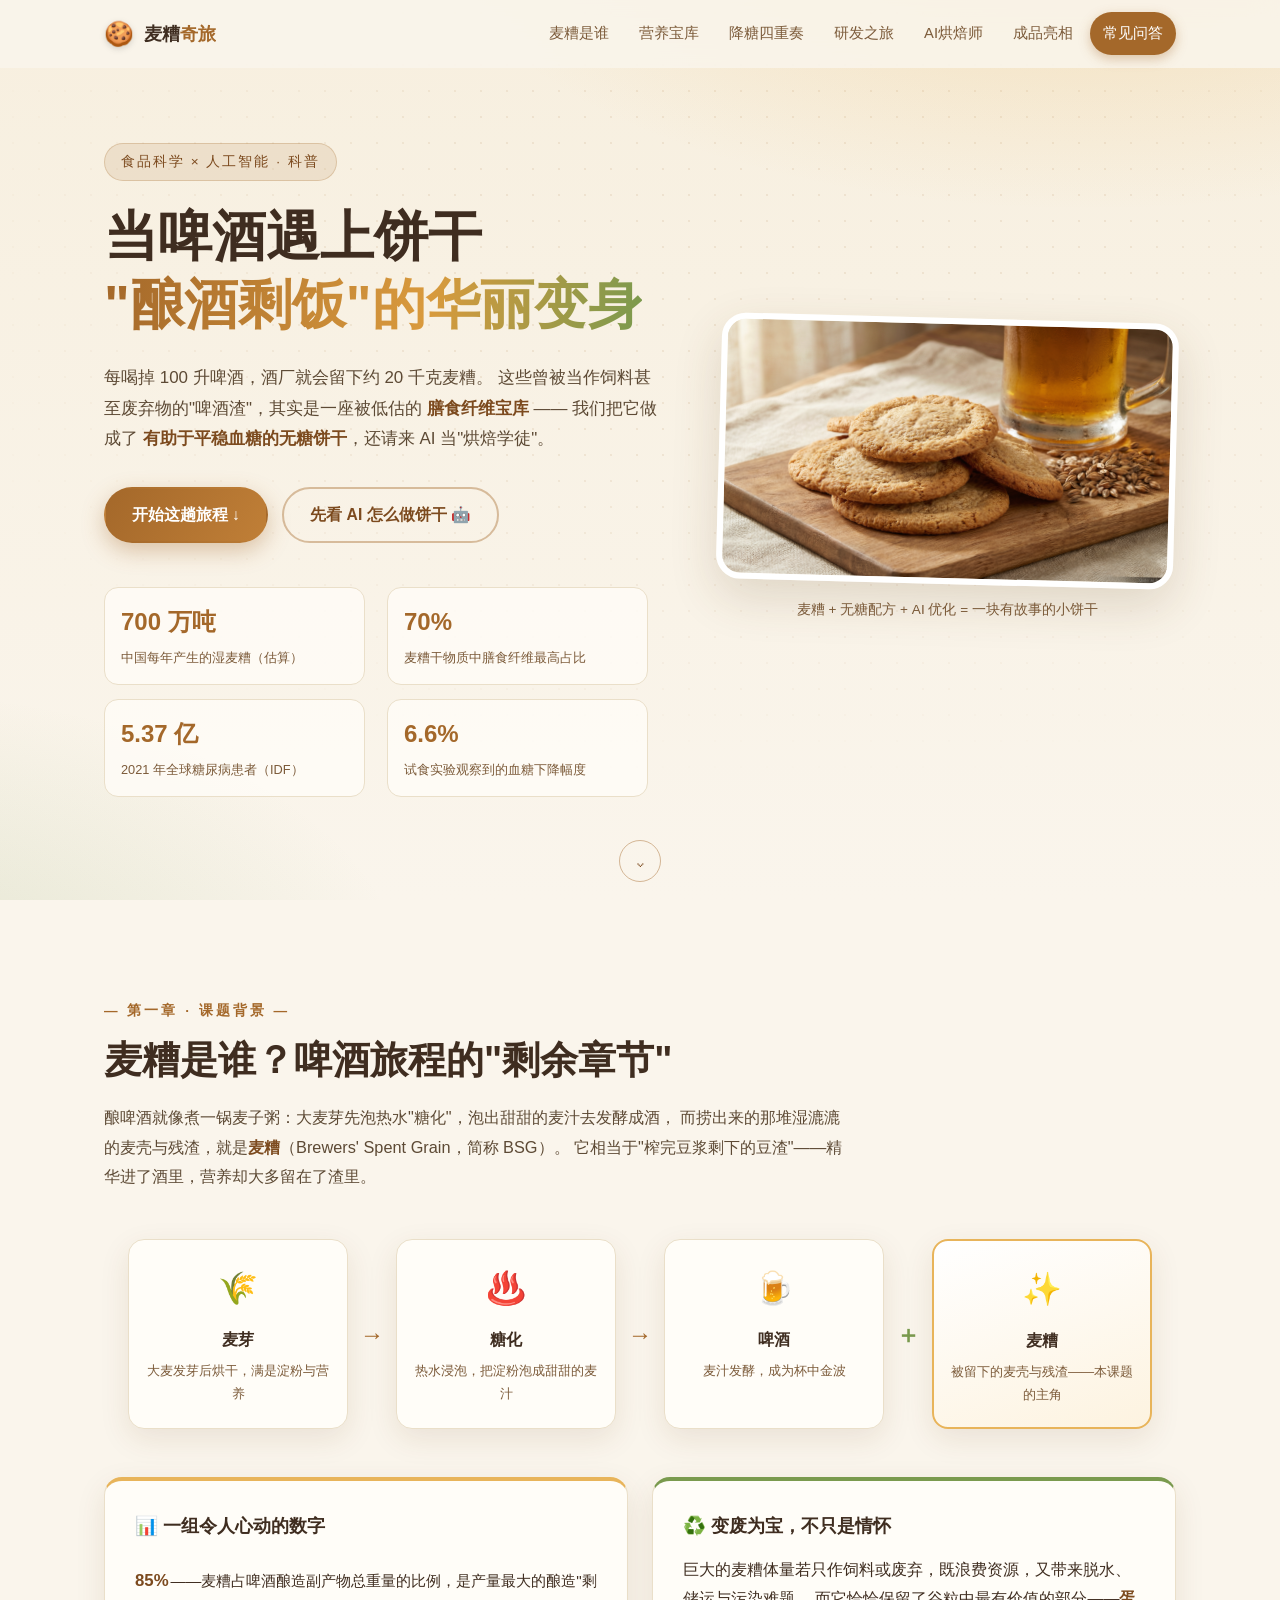
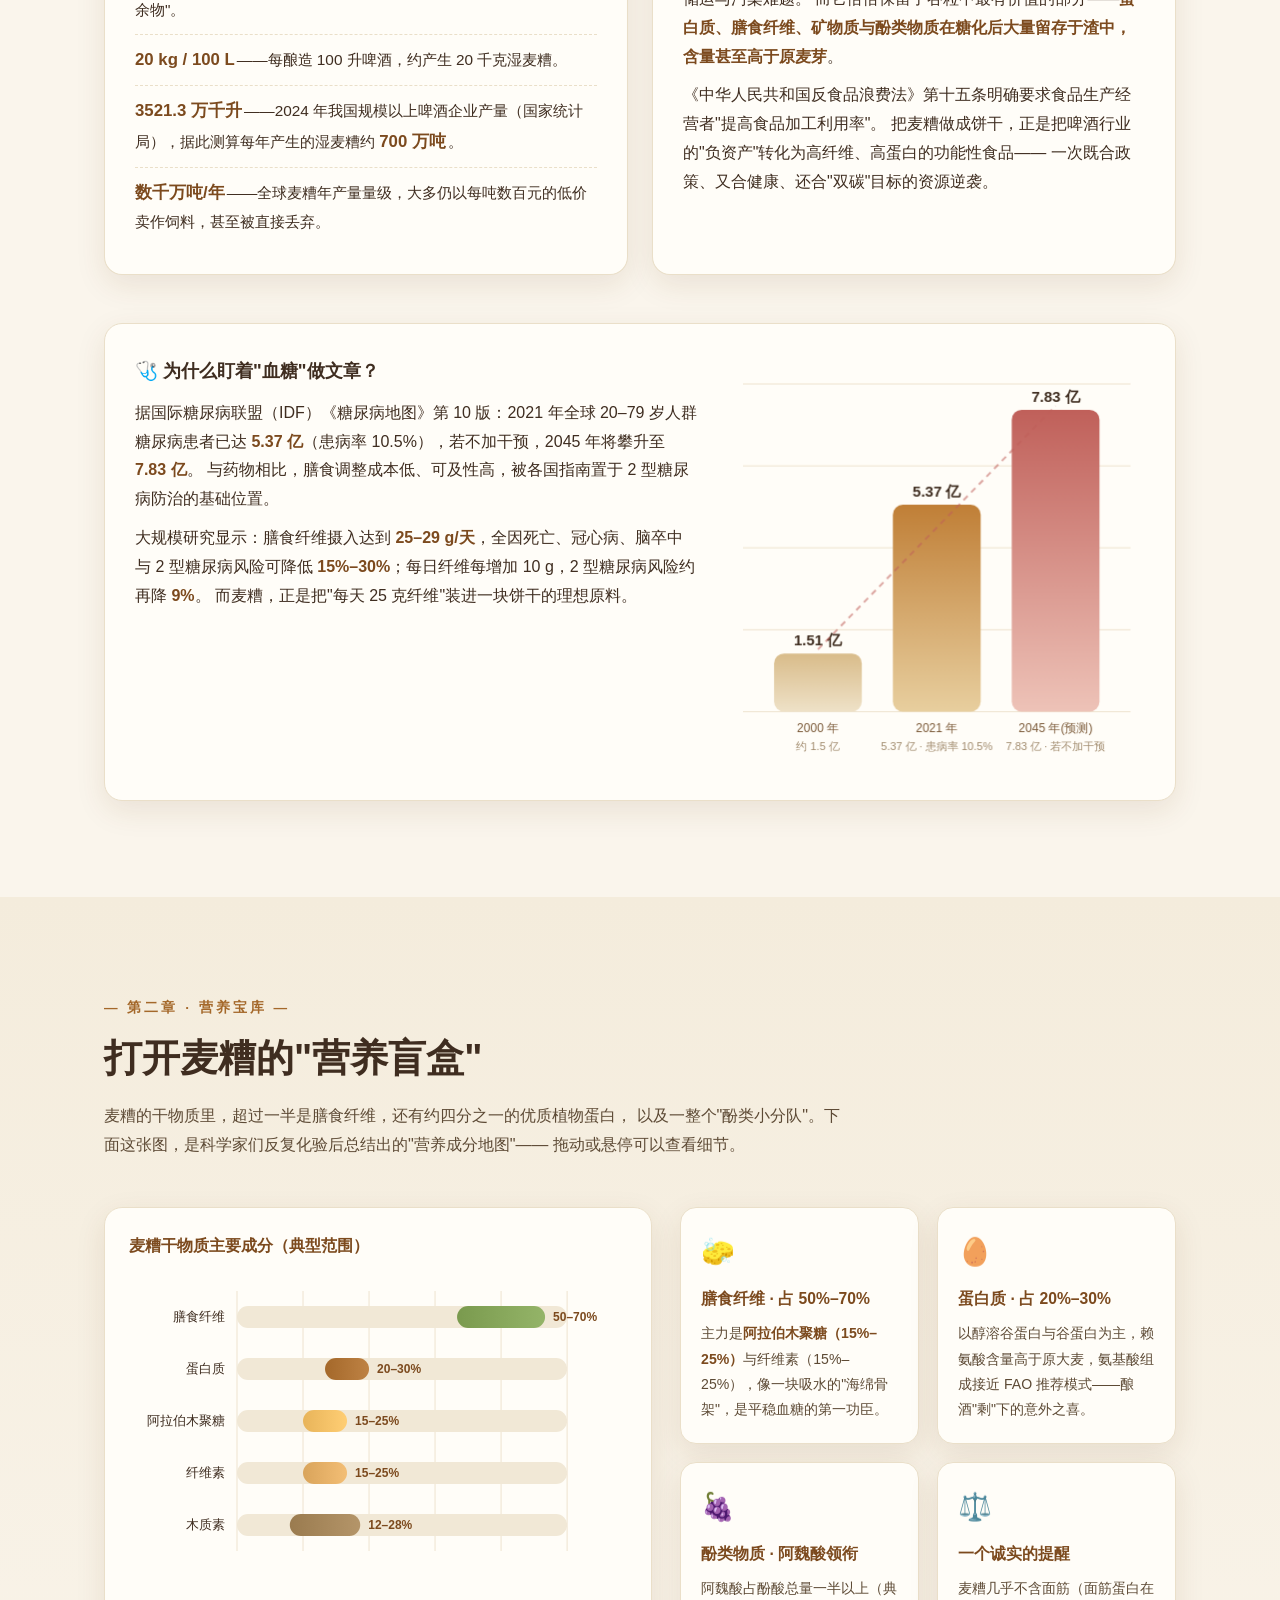
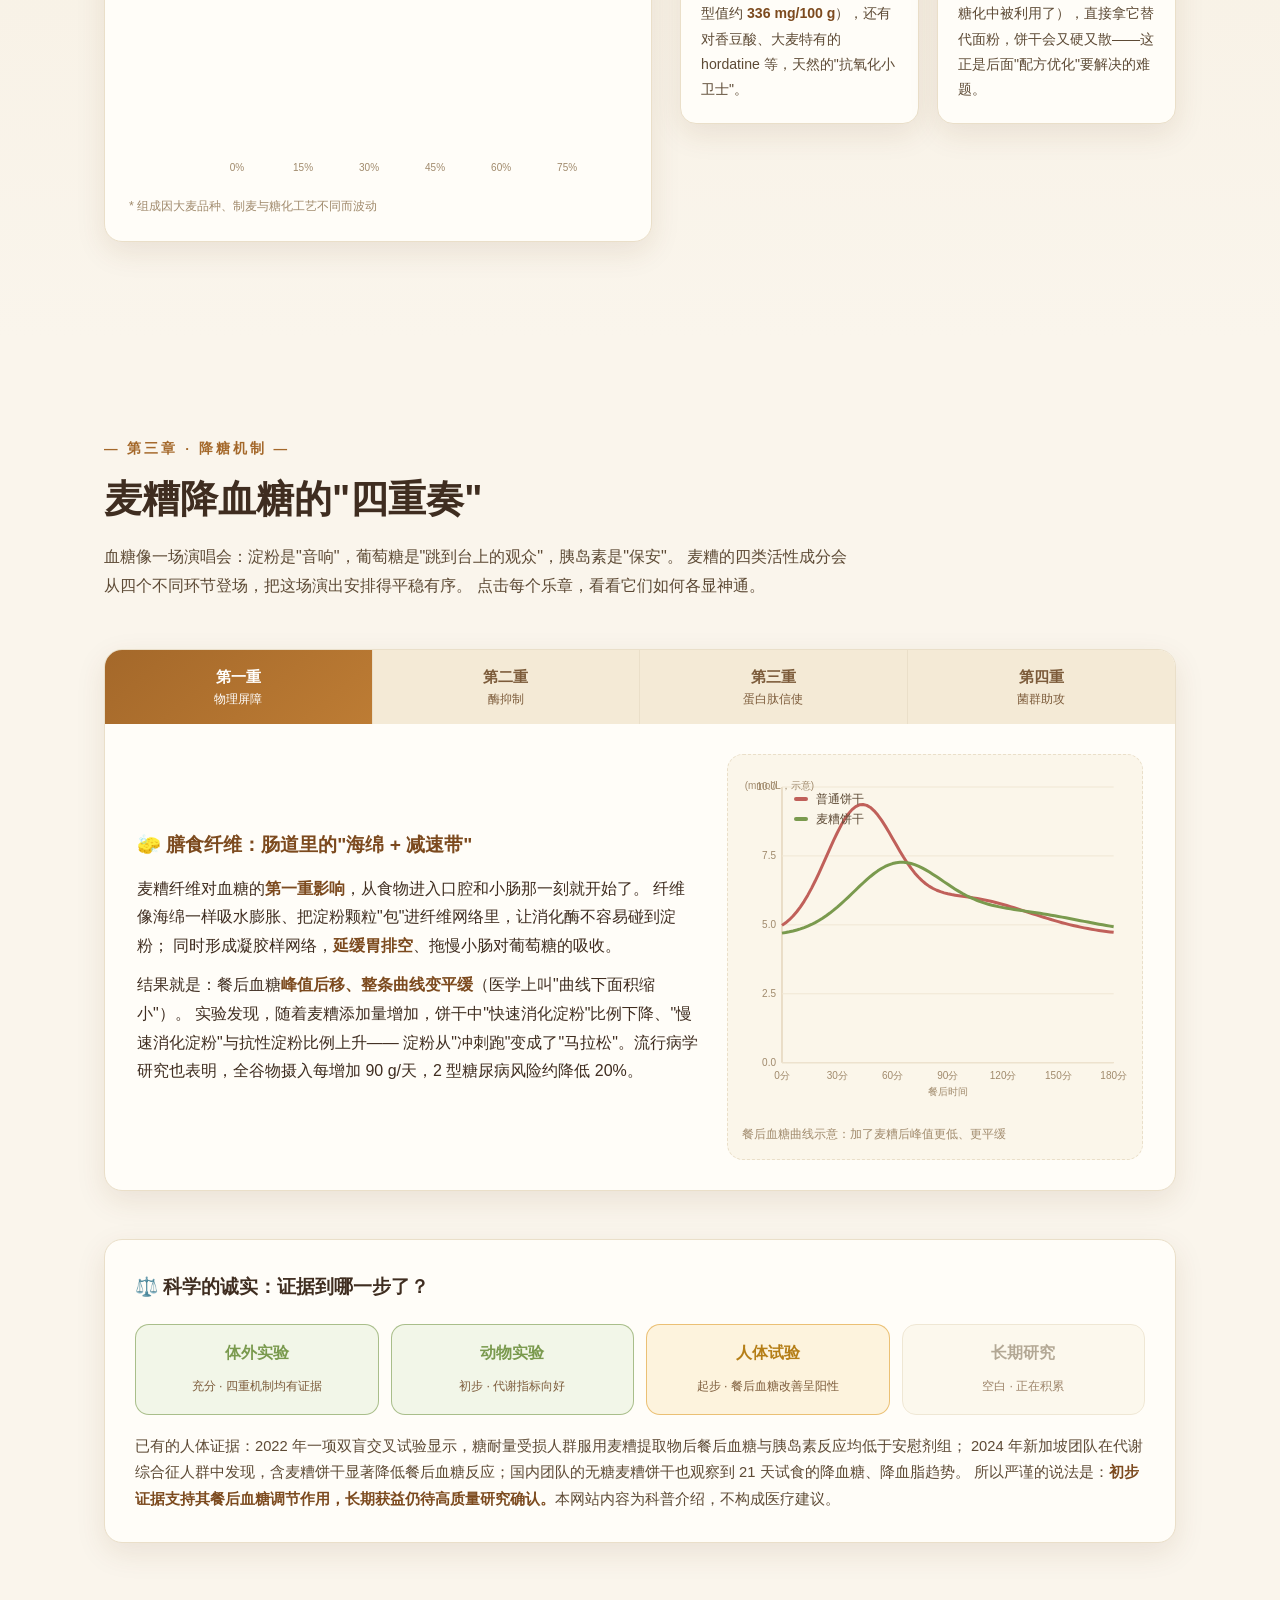
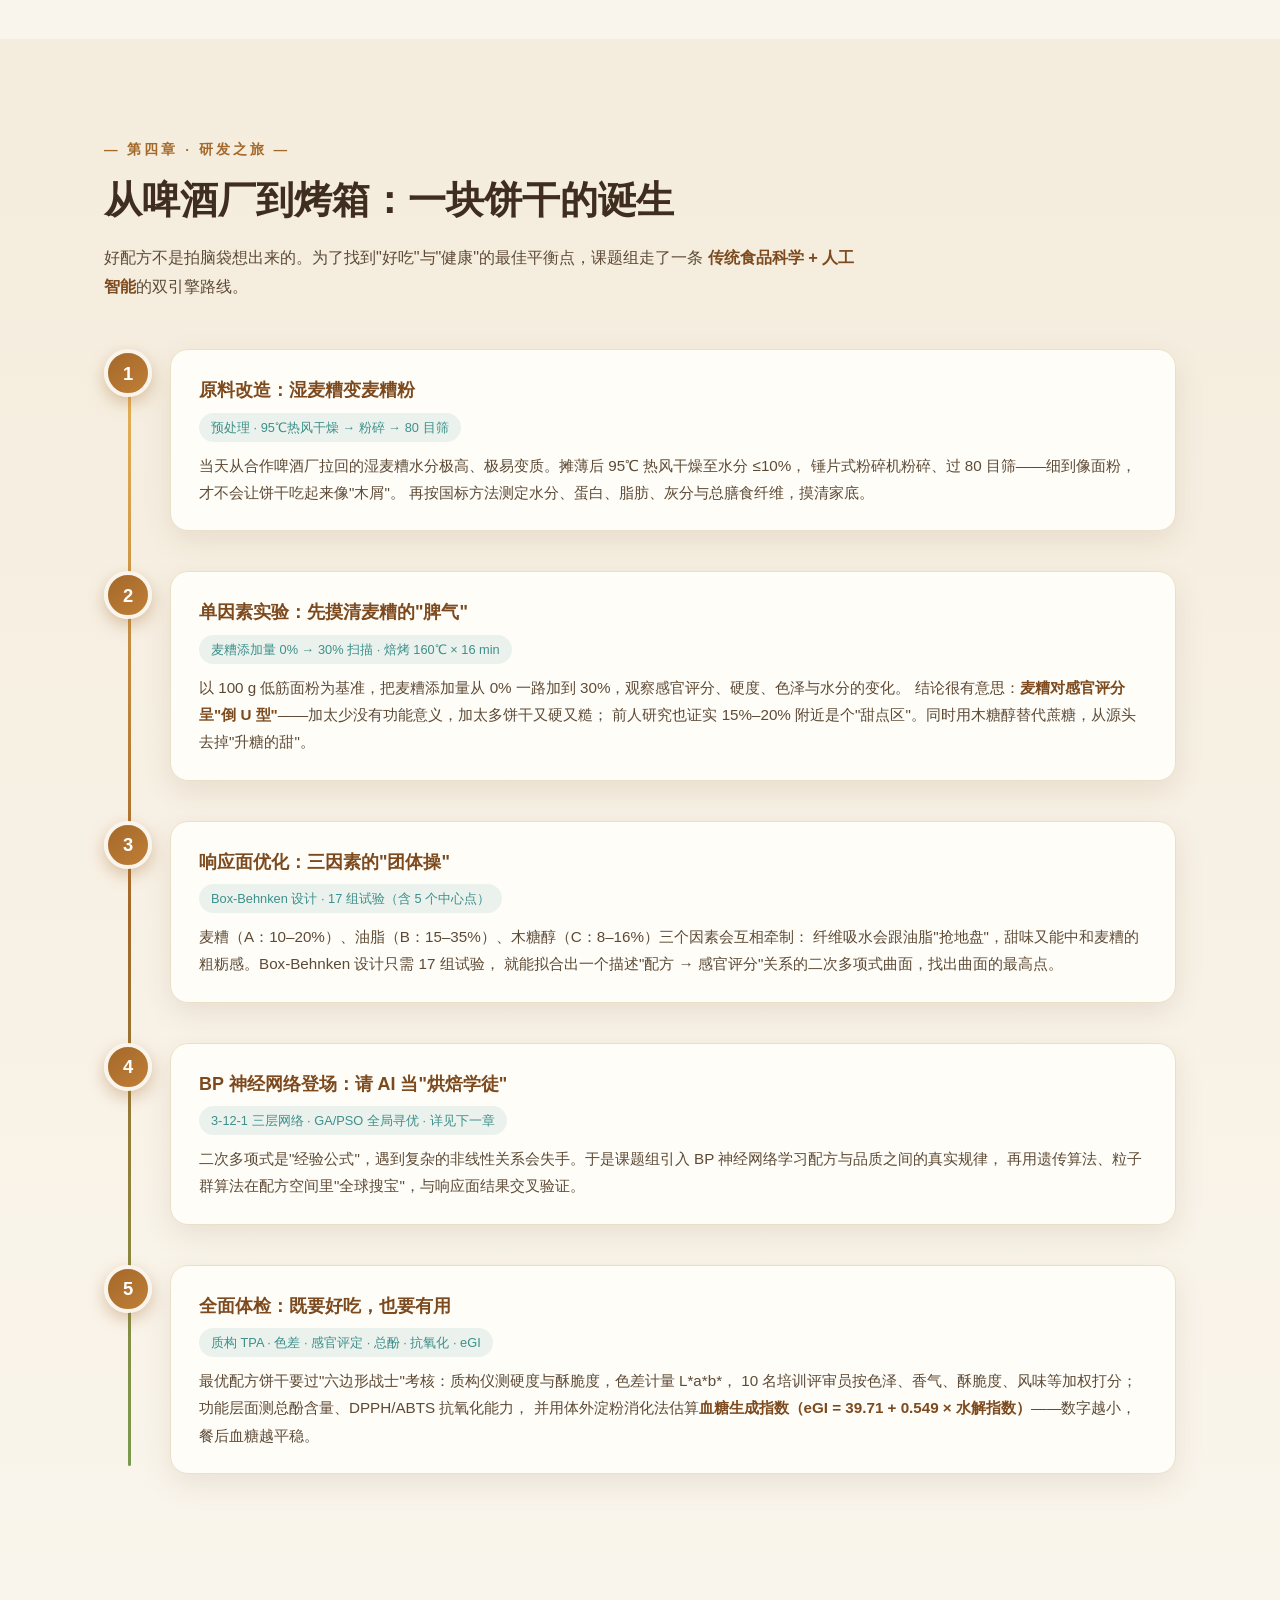
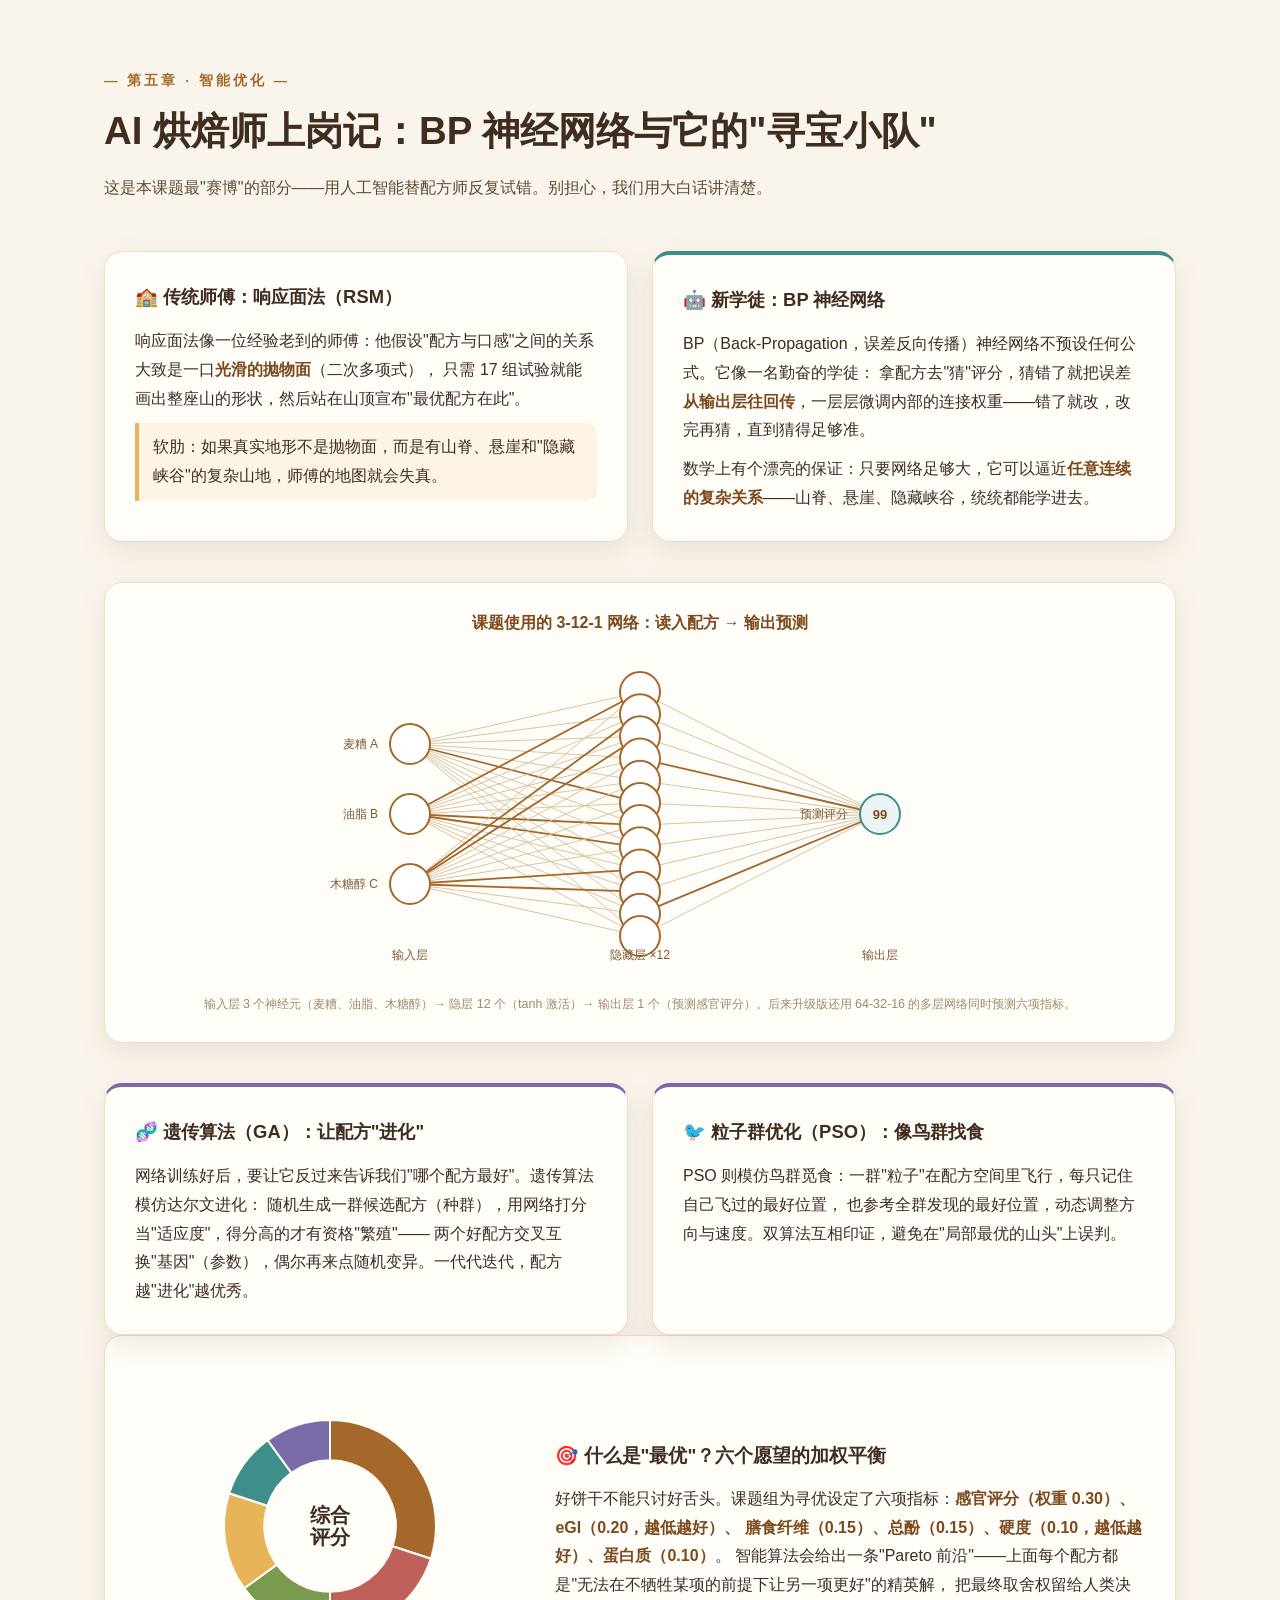
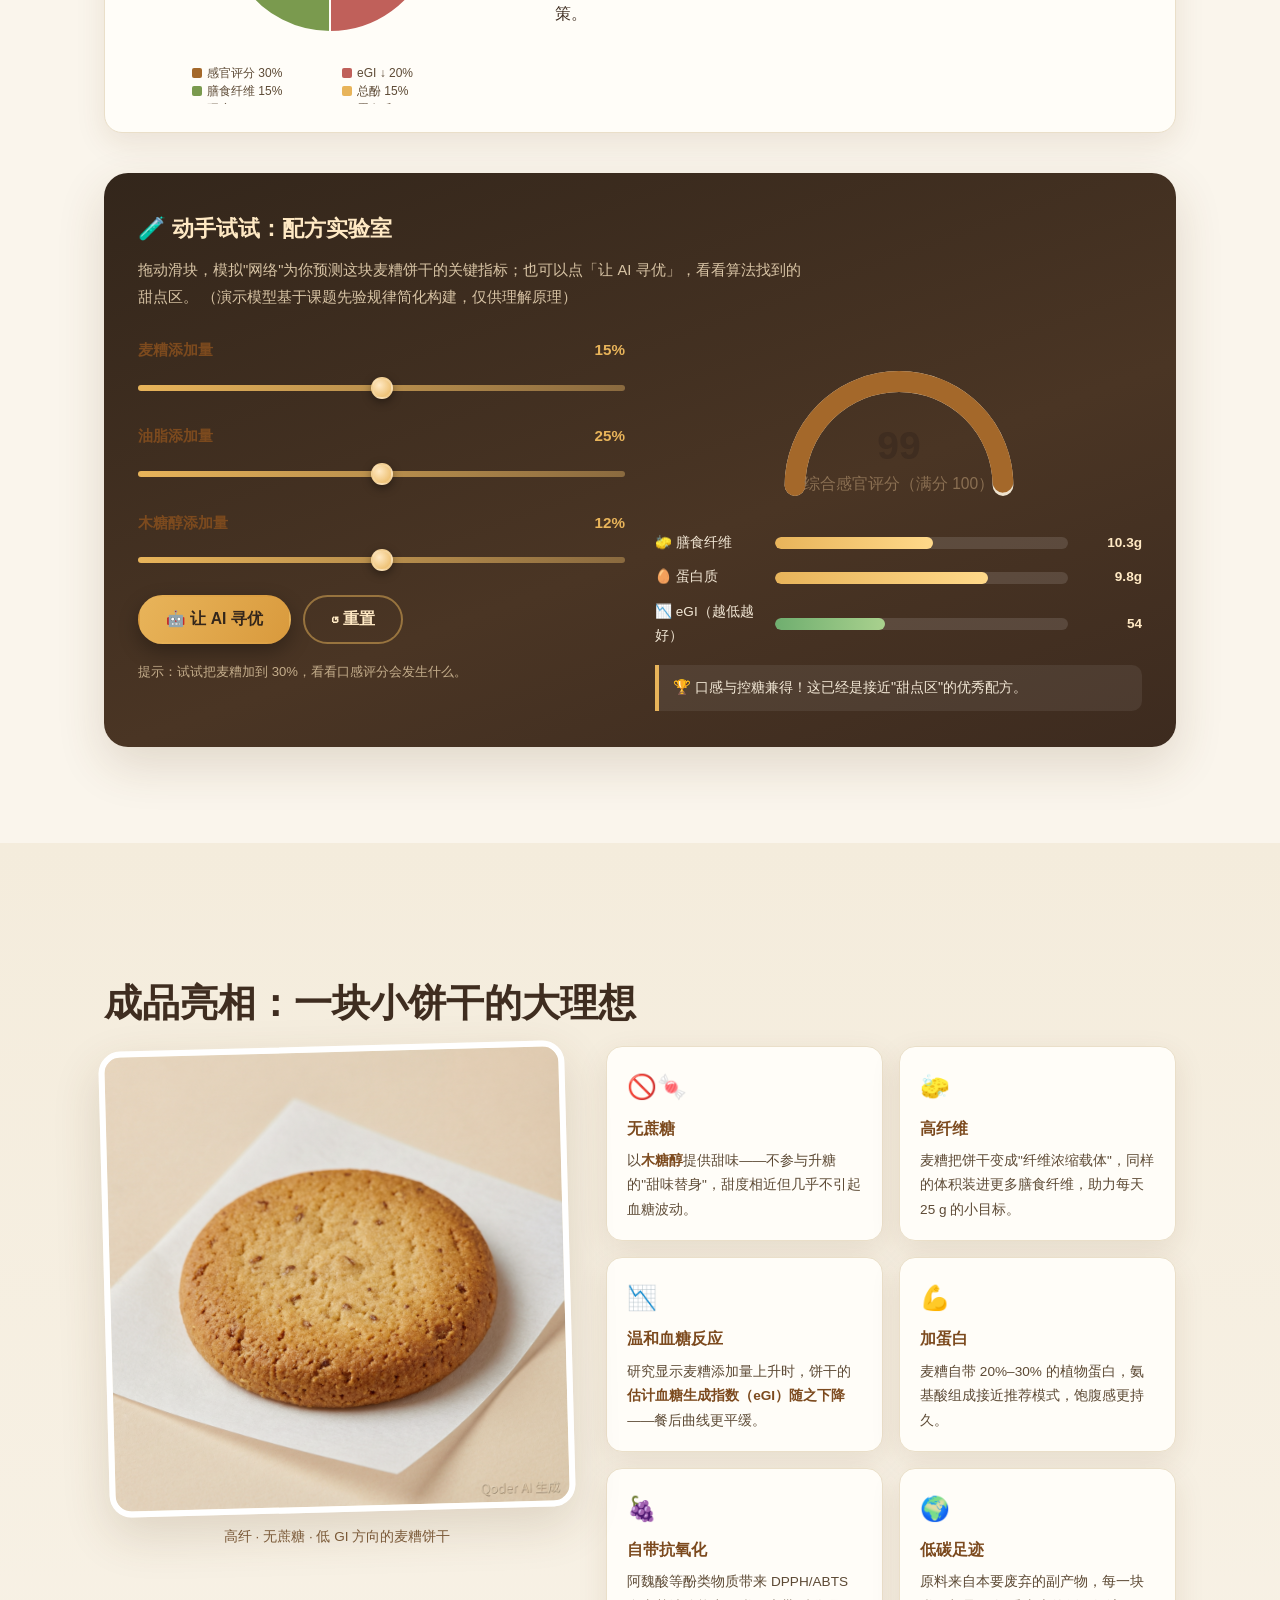
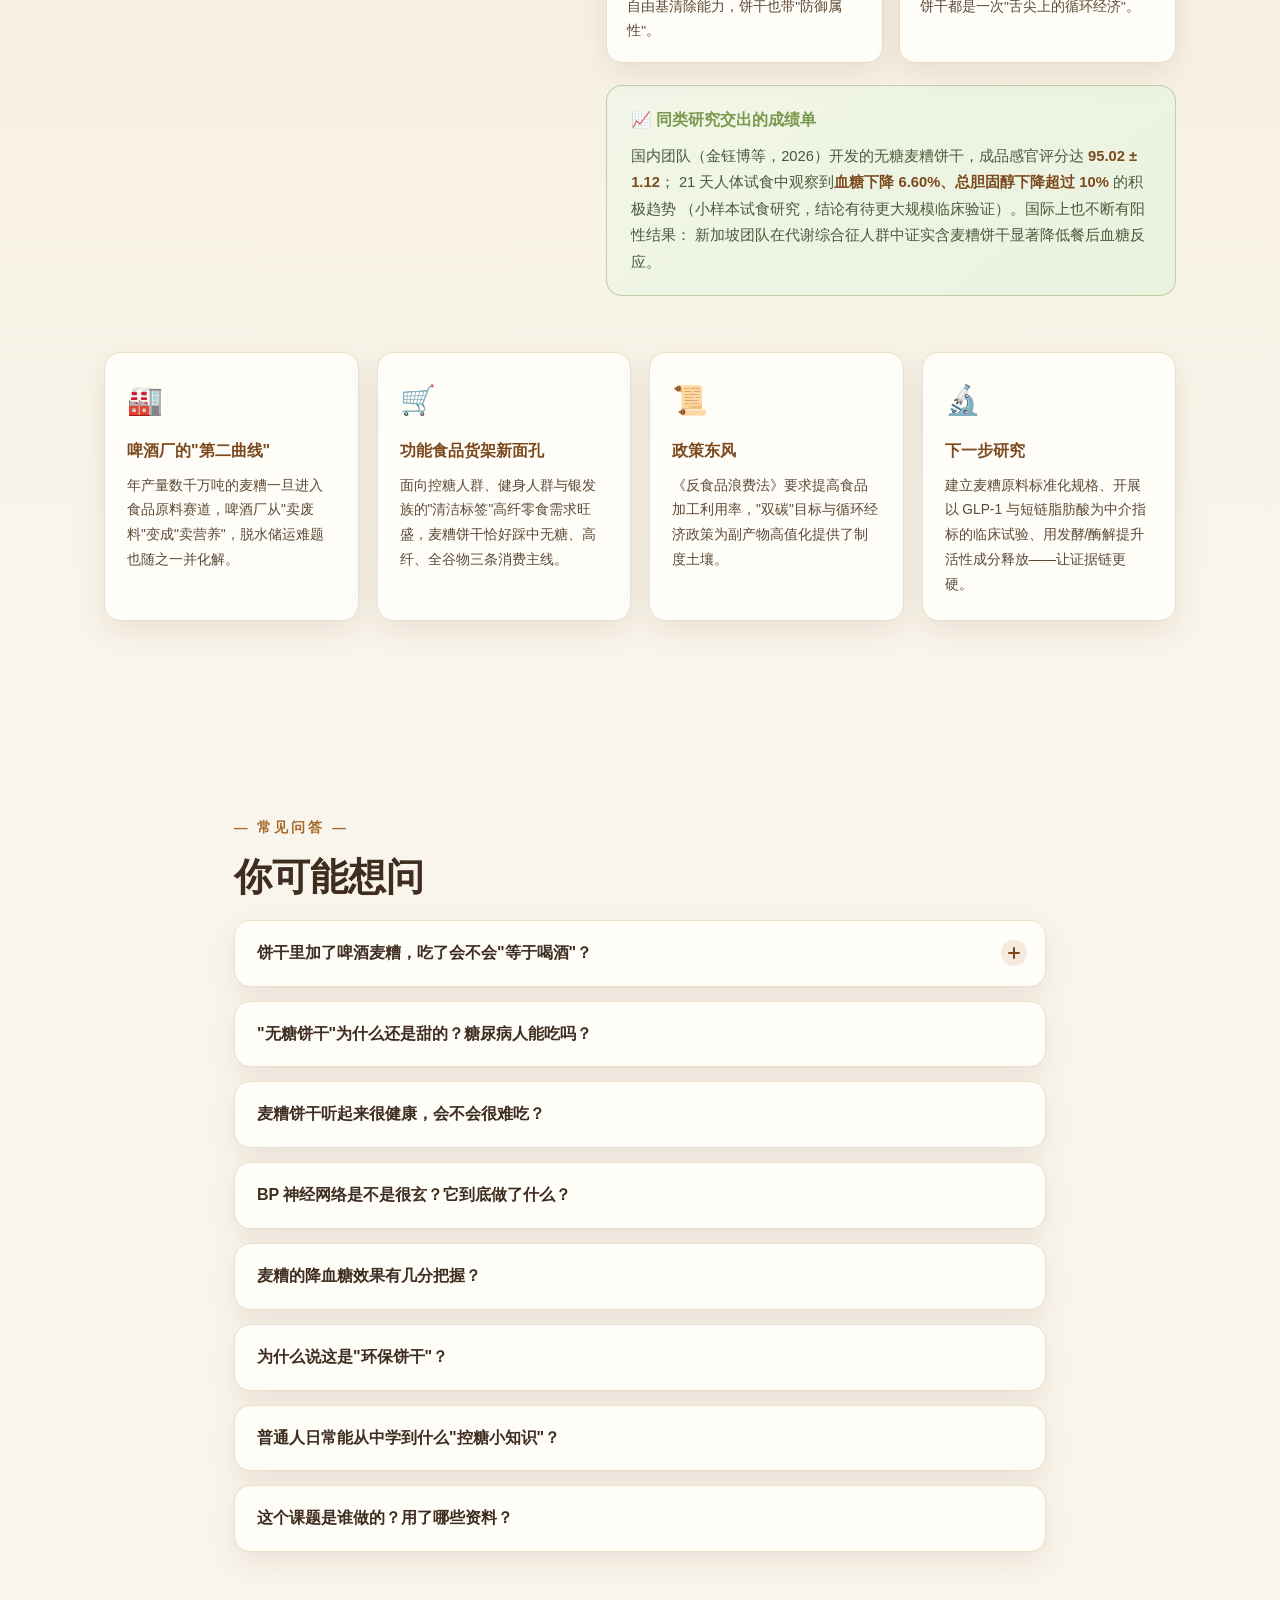
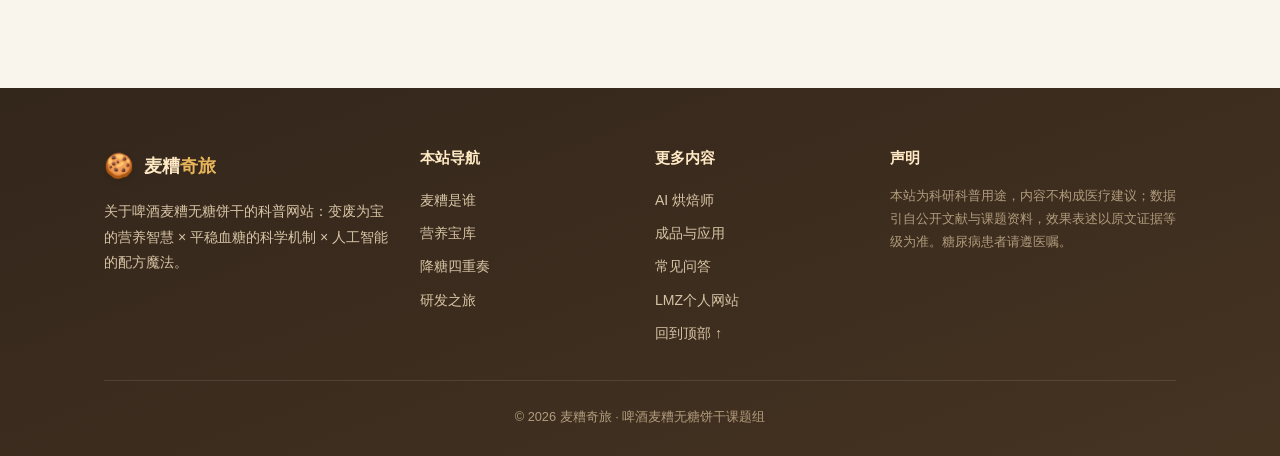
==== index.html @ 5a31febf "putup" ====
<!DOCTYPE html>
<html lang="zh-CN">
<head>
<meta charset="UTF-8">
<meta name="viewport" content="width=device-width, initial-scale=1.0, viewport-fit=cover">
<meta name="theme-color" content="#faf5ec">
<meta name="color-scheme" content="light">
<meta name="format-detection" content="telephone=no">
<title>麦糟奇旅 · 啤酒麦糟无糖饼干科普 | 变废为宝的健康密码</title>
<meta name="description" content="当啤酒遇上饼干：一部关于麦糟的科普故事。了解啤酒麦糟的营养价值、降血糖机制，以及人工智能如何帮我们烘焙出更健康的无糖饼干。">
<link rel="icon" href="data:image/svg+xml,<svg xmlns='http://www.w3.org/2000/svg' viewBox='0 0 100 100'><text y='.9em' font-size='90'>🍪</text></svg>">
<link rel="stylesheet" href="css/style.css">
</head>
<body>

<!-- ================= 顶部导航 ================= -->
<header class="navbar" id="navbar">
  <div class="nav-inner">
    <a class="brand" href="#hero">
      <span class="brand-icon" aria-hidden="true">🍪</span>
      <span class="brand-text">麦糟<em>奇旅</em></span>
    </a>
    <nav class="nav-links" id="navLinks" aria-label="主导航">
      <a href="#background" data-nav="background">麦糟是谁</a>
      <a href="#nutrition" data-nav="nutrition">营养宝库</a>
      <a href="#mechanism" data-nav="mechanism">降糖四重奏</a>
      <a href="#journey" data-nav="journey">研发之旅</a>
      <a href="#ai" data-nav="ai">AI烘焙师</a>
      <a href="#product" data-nav="product">成品亮相</a>
      <a href="#faq" data-nav="faq">常见问答</a>
    </nav>
    <button class="nav-toggle" id="navToggle" aria-label="打开菜单" aria-expanded="false">
      <span></span><span></span><span></span>
    </button>
  </div>
</header>

<!-- ================= 首屏 ================= -->
<section class="hero" id="hero">
  <div class="hero-bg" aria-hidden="true"></div>
  <div class="hero-inner">
    <div class="hero-copy">
      <p class="hero-eyebrow">食品科学 × 人工智能 · 科普</p>
      <h1 class="hero-title">
        当啤酒遇上饼干<br>
        <span class="hero-accent">"酿酒剩饭"的华丽变身</span>
      </h1>
      <p class="hero-sub">
        每喝掉 100 升啤酒，酒厂就会留下约 20 千克麦糟。
        这些曾被当作饲料甚至废弃物的"啤酒渣"，其实是一座被低估的
        <strong>膳食纤维宝库</strong> —— 我们把它做成了
        <strong>有助于平稳血糖的无糖饼干</strong>，还请来 AI 当"烘焙学徒"。
      </p>
      <div class="hero-actions">
        <a class="btn btn-primary" href="#background">开始这趟旅程 ↓</a>
        <a class="btn btn-ghost" href="#ai">先看 AI 怎么做饼干 🤖</a>
      </div>
      <ul class="hero-stats">
        <li><b data-count="700" data-suffix=" 万吨">0</b><span>中国每年产生的湿麦糟（估算）</span></li>
        <li><b data-count="70" data-suffix="%">0</b><span>麦糟干物质中膳食纤维最高占比</span></li>
        <li><b data-count="5.37" data-decimal="2" data-suffix=" 亿">0</b><span>2021 年全球糖尿病患者（IDF）</span></li>
        <li><b data-count="6.6" data-decimal="1" data-suffix="%">0</b><span>试食实验观察到的血糖下降幅度</span></li>
      </ul>
    </div>
    <figure class="hero-figure" data-reveal>
      <img src="assets/images/hero-biscuit.png" alt="木板上金黄的麦糟无糖饼干、啤酒与麦芽" loading="eager">
      <figcaption>麦糟 + 无糖配方 + AI 优化 = 一块有故事的小饼干</figcaption>
    </figure>
  </div>
  <a class="scroll-hint" href="#background" aria-label="向下滚动">⌄</a>
</section>

<main>
<!-- ================= 第一章：麦糟是谁 ================= -->
<section class="section" id="background">
  <div class="container">
    <p class="section-tag" data-reveal>第一章 · 课题背景</p>
    <h2 class="section-title" data-reveal>麦糟是谁？啤酒旅程的"剩余章节"</h2>
    <p class="section-lead" data-reveal>
      酿啤酒就像煮一锅麦子粥：大麦芽先泡热水"糖化"，泡出甜甜的麦汁去发酵成酒，
      而捞出来的那堆湿漉漉的麦壳与残渣，就是<b>麦糟</b>（Brewers' Spent Grain，简称 BSG）。
      它相当于"榨完豆浆剩下的豆渣"——精华进了酒里，营养却大多留在了渣里。
    </p>

    <!-- 啤酒酿造流程 -->
    <div class="brew-flow" data-reveal>
      <div class="flow-step">
        <span class="flow-emoji">🌾</span>
        <h4>麦芽</h4>
        <p>大麦发芽后烘干，满是淀粉与营养</p>
      </div>
      <div class="flow-arrow">→</div>
      <div class="flow-step">
        <span class="flow-emoji">♨️</span>
        <h4>糖化</h4>
        <p>热水浸泡，把淀粉泡成甜甜的麦汁</p>
      </div>
      <div class="flow-arrow">→</div>
      <div class="flow-step flow-step-yes">
        <span class="flow-emoji">🍺</span>
        <h4>啤酒</h4>
        <p>麦汁发酵，成为杯中金波</p>
      </div>
      <div class="flow-arrow flow-arrow-split">＋</div>
      <div class="flow-step flow-step-star">
        <span class="flow-emoji">✨</span>
        <h4>麦糟</h4>
        <p>被留下的麦壳与残渣——本课题的主角</p>
      </div>
    </div>

    <div class="grid-2">
      <!-- 数据卡片 -->
      <div class="card card-warm" data-reveal>
        <h3 class="card-title">📊 一组令人心动的数字</h3>
        <ul class="fact-list">
          <li><b>85%</b>——麦糟占啤酒酿造副产物总重量的比例，是产量最大的酿造"剩余物"。</li>
          <li><b>20 kg / 100 L</b>——每酿造 100 升啤酒，约产生 20 千克湿麦糟。</li>
          <li><b>3521.3 万千升</b>——2024 年我国规模以上啤酒企业产量（国家统计局），据此测算每年产生的湿麦糟约 <b>700 万吨</b>。</li>
          <li><b>数千万吨/年</b>——全球麦糟年产量量级，大多仍以每吨数百元的低价卖作饲料，甚至被直接丢弃。</li>
        </ul>
      </div>
      <!-- 变废为宝 -->
      <div class="card card-green" data-reveal>
        <h3 class="card-title">♻️ 变废为宝，不只是情怀</h3>
        <p>
          巨大的麦糟体量若只作饲料或废弃，既浪费资源，又带来脱水、储运与污染难题。
          而它恰恰保留了谷粒中最有价值的部分——<b>蛋白质、膳食纤维、矿物质与酚类物质在糖化后大量留存于渣中，含量甚至高于原麦芽</b>。
        </p>
        <p>
          《中华人民共和国反食品浪费法》第十五条明确要求食品生产经营者"提高食品加工利用率"。
          把麦糟做成饼干，正是把啤酒行业的"负资产"转化为高纤维、高蛋白的功能性食品——
          一次既合政策、又合健康、还合"双碳"目标的资源逆袭。
        </p>
      </div>
    </div>

    <!-- 糖尿病背景 -->
    <div class="split-band" data-reveal>
      <div class="split-band-text">
        <h3>🩺 为什么盯着"血糖"做文章？</h3>
        <p>
          据国际糖尿病联盟（IDF）《糖尿病地图》第 10 版：2021 年全球 20–79 岁人群糖尿病患者已达
          <b>5.37 亿</b>（患病率 10.5%），若不加干预，2045 年将攀升至 <b>7.83 亿</b>。
          与药物相比，膳食调整成本低、可及性高，被各国指南置于 2 型糖尿病防治的基础位置。
        </p>
        <p>
          大规模研究显示：膳食纤维摄入达到 <b>25–29 g/天</b>，全因死亡、冠心病、脑卒中与 2 型糖尿病风险可降低
          <b>15%–30%</b>；每日纤维每增加 10 g，2 型糖尿病风险约再降 <b>9%</b>。
          而麦糟，正是把"每天 25 克纤维"装进一块饼干的理想原料。
        </p>
      </div>
      <div class="split-band-chart">
        <canvas id="diabetesChart" aria-label="全球糖尿病患者人数增长趋势图" role="img"></canvas>
      </div>
    </div>
  </div>
</section>

<!-- ================= 第二章：营养宝库 ================= -->
<section class="section section-alt" id="nutrition">
  <div class="container">
    <p class="section-tag" data-reveal>第二章 · 营养宝库</p>
    <h2 class="section-title" data-reveal>打开麦糟的"营养盲盒"</h2>
    <p class="section-lead" data-reveal>
      麦糟的干物质里，超过一半是膳食纤维，还有约四分之一的优质植物蛋白，
      以及一整个"酚类小分队"。下面这张图，是科学家们反复化验后总结出的"营养成分地图"——
      拖动或悬停可以查看细节。
    </p>

    <div class="nutrition-layout">
      <div class="chart-box" data-reveal>
        <h4 class="chart-title">麦糟干物质主要成分（典型范围）</h4>
        <canvas id="nutritionChart" aria-label="麦糟成分条形图" role="img"></canvas>
        <p class="chart-note">* 组成因大麦品种、制麦与糖化工艺不同而波动</p>
      </div>
      <div class="nutrition-cards">
        <article class="mini-card" data-reveal>
          <span class="mini-emoji">🧽</span>
          <h4>膳食纤维 · 占 50%–70%</h4>
          <p>主力是<b>阿拉伯木聚糖（15%–25%）</b>与纤维素（15%–25%），像一块吸水的"海绵骨架"，是平稳血糖的第一功臣。</p>
        </article>
        <article class="mini-card" data-reveal>
          <span class="mini-emoji">🥚</span>
          <h4>蛋白质 · 占 20%–30%</h4>
          <p>以醇溶谷蛋白与谷蛋白为主，赖氨酸含量高于原大麦，氨基酸组成接近 FAO 推荐模式——酿酒"剩"下的意外之喜。</p>
        </article>
        <article class="mini-card" data-reveal>
          <span class="mini-emoji">🍇</span>
          <h4>酚类物质 · 阿魏酸领衔</h4>
          <p>阿魏酸占酚酸总量一半以上（典型值约 <b>336 mg/100 g</b>），还有对香豆酸、大麦特有的 hordatine 等，天然的"抗氧化小卫士"。</p>
        </article>
        <article class="mini-card" data-reveal>
          <span class="mini-emoji">⚖️</span>
          <h4>一个诚实的提醒</h4>
          <p>麦糟几乎不含面筋（面筋蛋白在糖化中被利用了），直接拿它替代面粉，饼干会又硬又散——这正是后面"配方优化"要解决的难题。</p>
        </article>
      </div>
    </div>
  </div>
</section>

<!-- ================= 第三章：降糖机制 ================= -->
<section class="section" id="mechanism">
  <div class="container">
    <p class="section-tag" data-reveal>第三章 · 降糖机制</p>
    <h2 class="section-title" data-reveal>麦糟降血糖的"四重奏"</h2>
    <p class="section-lead" data-reveal>
      血糖像一场演唱会：淀粉是"音响"，葡萄糖是"跳到台上的观众"，胰岛素是"保安"。
      麦糟的四类活性成分会从四个不同环节登场，把这场演出安排得平稳有序。
      点击每个乐章，看看它们如何各显神通。
    </p>

    <div class="mech-tabs" data-reveal>
      <div class="mech-tab-list" role="tablist" aria-label="降糖机制四重奏">
        <button class="mech-tab is-active" role="tab" aria-selected="true" data-mech="1">第一重<br><small>物理屏障</small></button>
        <button class="mech-tab" role="tab" aria-selected="false" data-mech="2">第二重<br><small>酶抑制</small></button>
        <button class="mech-tab" role="tab" aria-selected="false" data-mech="3">第三重<br><small>蛋白肽信使</small></button>
        <button class="mech-tab" role="tab" aria-selected="false" data-mech="4">第四重<br><small>菌群助攻</small></button>
      </div>

      <div class="mech-panel is-active" data-mech-panel="1" role="tabpanel">
        <div class="mech-panel-grid">
          <div>
            <h3>🧽 膳食纤维：肠道里的"海绵 + 减速带"</h3>
            <p>
              麦糟纤维对血糖的<b>第一重影响</b>，从食物进入口腔和小肠那一刻就开始了。
              纤维像海绵一样吸水膨胀、把淀粉颗粒"包"进纤维网络里，让消化酶不容易碰到淀粉；
              同时形成凝胶样网络，<b>延缓胃排空</b>、拖慢小肠对葡萄糖的吸收。
            </p>
            <p>
              结果就是：餐后血糖<b>峰值后移、整条曲线变平缓</b>（医学上叫"曲线下面积缩小"）。
              实验发现，随着麦糟添加量增加，饼干中"快速消化淀粉"比例下降、"慢速消化淀粉"与抗性淀粉比例上升——
              淀粉从"冲刺跑"变成了"马拉松"。流行病学研究也表明，全谷物摄入每增加 90 g/天，2 型糖尿病风险约降低 20%。
            </p>
          </div>
          <div class="mech-visual">
            <canvas id="mechChart1" aria-label="普通饼干与麦糟饼干餐后血糖曲线对比示意" role="img"></canvas>
            <p class="chart-note">餐后血糖曲线示意：加了麦糟后峰值更低、更平缓</p>
          </div>
        </div>
      </div>

      <div class="mech-panel" data-mech-panel="2" role="tabpanel" hidden>
        <div class="mech-panel-grid">
          <div>
            <h3>🛑 酚类物质：给消化酶"踩刹车"</h3>
            <p>
              淀粉变成葡萄糖，需要"剪刀手"酶来剪：α-淀粉酶先把大淀粉剪成小段，α-葡萄糖苷酶再把小段剪成葡萄糖。
              一些降糖药（如阿卡波糖）的原理，正是抢在酶前面"占住剪刀"。
            </p>
            <p>
              麦糟中的酚类物质——<b>阿魏酸、对香豆酸，以及大麦特有的 hordatine</b>——天然就有"占剪刀"的本事：
              研究显示总酚含量越高的麦糟提取物，对两种消化酶的抑制越强；hordatine 还能抑制肝脏里负责"放糖入库"的糖原磷酸化酶，
              相当于同时管住了"肠道进糖"和"肝脏出糖"两道闸门。
            </p>
          </div>
          <div class="mech-visual mech-visual-svg">
            <svg viewBox="0 0 320 220" role="img" aria-label="酚类物质抑制消化酶示意图">
              <rect x="20" y="80" width="80" height="46" rx="10" fill="#e8b45a"/>
              <text x="60" y="108" text-anchor="middle" font-size="15">淀粉 🍞</text>
              <path d="M105 103 h40" stroke="#8a5a24" stroke-width="4" stroke-dasharray="6 5"/>
              <rect x="150" y="80" width="90" height="46" rx="23" fill="#c0605a"/>
              <text x="195" y="108" text-anchor="middle" font-size="13" fill="#fff">消化酶 ✂️</text>
              <path d="M195 60 q0 -26 40 -18" stroke="#7a9a4e" stroke-width="3" fill="none"/>
              <circle cx="240" cy="40" r="16" fill="#7a9a4e"/>
              <text x="240" y="45" text-anchor="middle" font-size="14">🛑</text>
              <text x="240" y="20" text-anchor="middle" font-size="11" fill="#5b7439">阿魏酸等酚类</text>
              <path d="M105 130 h40" stroke="#bbb" stroke-width="3"/>
              <text x="195" y="135" text-anchor="middle" font-size="11" fill="#a4682a">葡萄糖释放 ⇒ 变慢</text>
              <text x="160" y="180" text-anchor="middle" font-size="12" fill="#7c5b3a">剪刀被"占住"，淀粉变成葡萄糖的速度放缓</text>
              <text x="160" y="200" text-anchor="middle" font-size="12" fill="#7c5b3a">餐后血糖不再一飞冲天</text>
            </svg>
          </div>
        </div>
      </div>

      <div class="mech-panel" data-mech-panel="3" role="tabpanel" hidden>
        <div class="mech-panel-grid">
          <div>
            <h3>📮 蛋白肽：穿越肠道送信的"小信使"</h3>
            <p>
              麦糟蛋白被酶解后会产生一些小片段——<b>生物活性肽</b>。它们有两手绝活：
            </p>
            <p>
              其一，抑制 <b>DPP-IV</b> 酶。我们肠子里有种天然降糖激素 GLP-1（"饱腹信号兵"），可惜刚出场就会被 DPP-IV 降解；
              抑制 DPP-IV 就能让 GLP-1 多工作一会儿，帮身体分泌胰岛素——这正是很多降糖药的思路。
            </p>
            <p>
              其二，2025 年的研究在肠道模型里证实，麦糟蛋白水解物中的 <b>IPVP、LPIA 两个肽段</b>能穿过肠上皮屏障，
              直接刺激胰岛 β 细胞分泌胰岛素。相当于从肠道到胰腺发了一封"请分泌胰岛素"的加急信。
            </p>
          </div>
          <div class="mech-visual mech-visual-svg">
            <svg viewBox="0 0 320 220" role="img" aria-label="麦糟肽段跨肠上皮刺激胰岛素分泌示意图">
              <rect x="15" y="60" width="70" height="40" rx="10" fill="#e8b45a"/>
              <text x="50" y="85" text-anchor="middle" font-size="13">麦糟肽</text>
              <path d="M88 80 h30" stroke="#8a5a24" stroke-width="4" stroke-dasharray="5 4"/>
              <rect x="120" y="35" width="60" height="110" rx="8" fill="#f3e2c0" stroke="#d9bc8a"/>
              <text x="150" y="70" text-anchor="middle" font-size="12">肠道</text>
              <text x="150" y="90" text-anchor="middle" font-size="12">屏障</text>
              <path d="M182 80 h30" stroke="#8a5a24" stroke-width="4" stroke-dasharray="5 4"/>
              <circle cx="245" cy="80" r="26" fill="#c0605a"/>
              <text x="245" y="76" text-anchor="middle" font-size="11" fill="#fff">胰岛 β</text>
              <text x="245" y="92" text-anchor="middle" font-size="11" fill="#fff">细胞</text>
              <path d="M245 54 q0 -18 0 -26" stroke="#c0605a" stroke-width="3" marker-end="url(#arrowR)"/>
              <text x="245" y="22" text-anchor="middle" font-size="12" fill="#c0605a">胰岛素 ↑</text>
              <text x="160" y="185" text-anchor="middle" font-size="12" fill="#7c5b3a">小肽穿过肠道、直达胰岛，"点名"分泌胰岛素</text>
            </svg>
          </div>
        </div>
      </div>

      <div class="mech-panel" data-mech-panel="4" role="tabpanel" hidden>
        <div class="mech-panel-grid">
          <div>
            <h3>🌱 肠道菌群：住在结肠里的"助攻军团"</h3>
            <p>
              小肠没消化的麦糟纤维来到结肠，被这里的数万亿细菌"开饭"。有益菌（如双歧杆菌）吃完纤维，
              会生产<b>短链脂肪酸（SCFA）</b>——这是它们的"代谢礼物"。
            </p>
            <p>
              SCFA 能激活肠道 L 细胞上的感受器，促进 <b>GLP-1</b> 分泌，进而改善胰岛素敏感性、延缓胃排空、带来饱腹感。
              标志性的临床研究显示：高纤维饮食干预后糖尿病患者的糖化血红蛋白显著下降，且改善程度与产 SCFA 菌群的丰度正相关——
              把菌群移植给无菌小鼠，健康收益也能跟着"打包转让"。
            </p>
            <p>
              更妙的是，麦糟中结合在细胞壁上的酚酸，也会在发酵中被菌群逐步"解锁"释放。
              这种<b>"纤维 + 酚类"双重释放</b>的特性，让麦糟区别于普通纤维补充剂。
            </p>
          </div>
          <div class="mech-visual mech-visual-svg">
            <svg viewBox="0 0 320 220" role="img" aria-label="麦糟纤维经菌群发酵产生短链脂肪酸促进GLP-1分泌示意图">
              <rect x="18" y="70" width="90" height="44" rx="10" fill="#e8b45a"/>
              <text x="63" y="97" text-anchor="middle" font-size="13">麦糟纤维 🧵</text>
              <path d="M112 92 h26" stroke="#8a5a24" stroke-width="4" stroke-dasharray="5 4"/>
              <circle cx="185" cy="92" r="34" fill="#7a9a4e" opacity="0.92"/>
              <text x="185" y="88" text-anchor="middle" font-size="12" fill="#fff">肠道菌群</text>
              <text x="185" y="104" text-anchor="middle" font-size="11" fill="#fff">🦠🦠🦠</text>
              <path d="M221 92 h24" stroke="#5b7439" stroke-width="4" stroke-dasharray="5 4"/>
              <rect x="246" y="72" width="60" height="40" rx="8" fill="#3e8f8a"/>
              <text x="276" y="97" text-anchor="middle" font-size="11" fill="#fff">SCFA</text>
              <text x="160" y="40" text-anchor="middle" font-size="12" fill="#3e8f8a">↓ 促进 GLP-1 分泌 → 胰岛素敏感性 ↑</text>
              <text x="160" y="165" text-anchor="middle" font-size="12" fill="#7c5b3a">纤维喂饱好菌，好菌产出 SCFA，</text>
              <text x="160" y="185" text-anchor="middle" font-size="12" fill="#7c5b3a">SCFA 再替你跟身体"谈血糖"</text>
            </svg>
          </div>
        </div>
      </div>
    </div>

    <!-- 证据天平 -->
    <div class="evidence-band" data-reveal>
      <h3>⚖️ 科学的诚实：证据到哪一步了？</h3>
      <div class="evidence-track">
        <div class="evidence-step done"><b>体外实验</b><span>充分 · 四重机制均有证据</span></div>
        <div class="evidence-step done"><b>动物实验</b><span>初步 · 代谢指标向好</span></div>
        <div class="evidence-step doing"><b>人体试验</b><span>起步 · 餐后血糖改善呈阳性</span></div>
        <div class="evidence-step todo"><b>长期研究</b><span>空白 · 正在积累</span></div>
      </div>
      <p class="evidence-note">
        已有的人体证据：2022 年一项双盲交叉试验显示，糖耐量受损人群服用麦糟提取物后餐后血糖与胰岛素反应均低于安慰剂组；
        2024 年新加坡团队在代谢综合征人群中发现，含麦糟饼干显著降低餐后血糖反应；国内团队的无糖麦糟饼干也观察到 21 天试食的降血糖、降血脂趋势。
        所以严谨的说法是：<b>初步证据支持其餐后血糖调节作用，长期获益仍待高质量研究确认。</b>本网站内容为科普介绍，不构成医疗建议。
      </p>
    </div>
  </div>
</section>

<!-- ================= 第四章：研发之旅 ================= -->
<section class="section section-alt" id="journey">
  <div class="container">
    <p class="section-tag" data-reveal>第四章 · 研发之旅</p>
    <h2 class="section-title" data-reveal>从啤酒厂到烤箱：一块饼干的诞生</h2>
    <p class="section-lead" data-reveal>
      好配方不是拍脑袋想出来的。为了找到"好吃"与"健康"的最佳平衡点，课题组走了一条
      <b>传统食品科学 + 人工智能</b>的双引擎路线。
    </p>

    <ol class="timeline">
      <li class="tl-item" data-reveal>
        <div class="tl-marker">1</div>
        <div class="tl-body">
          <h3>原料改造：湿麦糟变麦糟粉</h3>
          <span class="tl-meta">预处理 · 95℃热风干燥 → 粉碎 → 80 目筛</span>
          <p>
            当天从合作啤酒厂拉回的湿麦糟水分极高、极易变质。摊薄后 95℃ 热风干燥至水分 ≤10%，
            锤片式粉碎机粉碎、过 80 目筛——细到像面粉，才不会让饼干吃起来像"木屑"。
            再按国标方法测定水分、蛋白、脂肪、灰分与总膳食纤维，摸清家底。
          </p>
        </div>
      </li>
      <li class="tl-item" data-reveal>
        <div class="tl-marker">2</div>
        <div class="tl-body">
          <h3>单因素实验：先摸清麦糟的"脾气"</h3>
          <span class="tl-meta">麦糟添加量 0% → 30% 扫描 · 焙烤 160℃ × 16 min</span>
          <p>
            以 100 g 低筋面粉为基准，把麦糟添加量从 0% 一路加到 30%，观察感官评分、硬度、色泽与水分的变化。
            结论很有意思：<b>麦糟对感官评分呈"倒 U 型"</b>——加太少没有功能意义，加太多饼干又硬又糙；
            前人研究也证实 15%–20% 附近是个"甜点区"。同时用木糖醇替代蔗糖，从源头去掉"升糖的甜"。
          </p>
        </div>
      </li>
      <li class="tl-item" data-reveal>
        <div class="tl-marker">3</div>
        <div class="tl-body">
          <h3>响应面优化：三因素的"团体操"</h3>
          <span class="tl-meta">Box-Behnken 设计 · 17 组试验（含 5 个中心点）</span>
          <p>
            麦糟（A：10–20%）、油脂（B：15–35%）、木糖醇（C：8–16%）三个因素会互相牵制：
            纤维吸水会跟油脂"抢地盘"，甜味又能中和麦糟的粗粝感。Box-Behnken 设计只需 17 组试验，
            就能拟合出一个描述"配方 → 感官评分"关系的二次多项式曲面，找出曲面的最高点。
          </p>
        </div>
      </li>
      <li class="tl-item" data-reveal>
        <div class="tl-marker">4</div>
        <div class="tl-body">
          <h3>BP 神经网络登场：请 AI 当"烘焙学徒"</h3>
          <span class="tl-meta">3-12-1 三层网络 · GA/PSO 全局寻优 · 详见下一章</span>
          <p>
            二次多项式是"经验公式"，遇到复杂的非线性关系会失手。于是课题组引入 BP 神经网络学习配方与品质之间的真实规律，
            再用遗传算法、粒子群算法在配方空间里"全球搜宝"，与响应面结果交叉验证。
          </p>
        </div>
      </li>
      <li class="tl-item" data-reveal>
        <div class="tl-marker">5</div>
        <div class="tl-body">
          <h3>全面体检：既要好吃，也要有用</h3>
          <span class="tl-meta">质构 TPA · 色差 · 感官评定 · 总酚 · 抗氧化 · eGI</span>
          <p>
            最优配方饼干要过"六边形战士"考核：质构仪测硬度与酥脆度，色差计量 L*a*b*，
            10 名培训评审员按色泽、香气、酥脆度、风味等加权打分；功能层面测总酚含量、DPPH/ABTS 抗氧化能力，
            并用体外淀粉消化法估算<b>血糖生成指数（eGI = 39.71 + 0.549 × 水解指数）</b>——数字越小，餐后血糖越平稳。
          </p>
        </div>
      </li>
    </ol>
  </div>
</section>

<!-- ================= 第五章：AI 烘焙师 ================= -->
<section class="section" id="ai">
  <div class="container">
    <p class="section-tag" data-reveal>第五章 · 智能优化</p>
    <h2 class="section-title" data-reveal>AI 烘焙师上岗记：BP 神经网络与它的"寻宝小队"</h2>
    <p class="section-lead" data-reveal>
      这是本课题最"赛博"的部分——用人工智能替配方师反复试错。别担心，我们用大白话讲清楚。
    </p>

    <div class="grid-2">
      <div class="card" data-reveal>
        <h3 class="card-title">🏫 传统师傅：响应面法（RSM）</h3>
        <p>
          响应面法像一位经验老到的师傅：他假设"配方与口感"之间的关系大致是一口<b>光滑的抛物面</b>（二次多项式），
          只需 17 组试验就能画出整座山的形状，然后站在山顶宣布"最优配方在此"。
        </p>
        <p class="card-punch">软肋：如果真实地形不是抛物面，而是有山脊、悬崖和"隐藏峡谷"的复杂山地，师傅的地图就会失真。</p>
      </div>
      <div class="card card-teal" data-reveal>
        <h3 class="card-title">🤖 新学徒：BP 神经网络</h3>
        <p>
          BP（Back-Propagation，误差反向传播）神经网络不预设任何公式。它像一名勤奋的学徒：
          拿配方去"猜"评分，猜错了就把误差<b>从输出层往回传</b>，一层层微调内部的连接权重——错了就改，改完再猜，直到猜得足够准。
        </p>
        <p>
          数学上有个漂亮的保证：只要网络足够大，它可以逼近<b>任意连续的复杂关系</b>——山脊、悬崖、隐藏峡谷，统统都能学进去。
        </p>
      </div>
    </div>

    <!-- 网络结构可视化 -->
    <div class="ai-net-wrap" data-reveal>
      <h4 class="chart-title">课题使用的 3-12-1 网络：读入配方 → 输出预测</h4>
      <svg id="bpNetSvg" viewBox="0 0 640 320" role="img" aria-label="BP神经网络结构示意图：输入层3个神经元，隐藏层12个神经元，输出层1个神经元">
        <g id="bpNetEdges"></g>
        <g id="bpNetNodes"></g>
      </svg>
      <p class="chart-note">输入层 3 个神经元（麦糟、油脂、木糖醇）→ 隐层 12 个（tanh 激活）→ 输出层 1 个（预测感官评分）。后来升级版还用 64-32-16 的多层网络同时预测六项指标。</p>
    </div>

    <!-- GA / PSO -->
    <div class="grid-2">
      <div class="card card-purple" data-reveal>
        <h3 class="card-title">🧬 遗传算法（GA）：让配方"进化"</h3>
        <p>
          网络训练好后，要让它反过来告诉我们"哪个配方最好"。遗传算法模仿达尔文进化：
          随机生成一群候选配方（种群），用网络打分当"适应度"，得分高的才有资格"繁殖"——
          两个好配方交叉互换"基因"（参数），偶尔再来点随机变异。一代代迭代，配方越"进化"越优秀。
        </p>
      </div>
      <div class="card card-purple" data-reveal>
        <h3 class="card-title">🐦 粒子群优化（PSO）：像鸟群找食</h3>
        <p>
          PSO 则模仿鸟群觅食：一群"粒子"在配方空间里飞行，每只记住自己飞过的最好位置，
          也参考全群发现的最好位置，动态调整方向与速度。双算法互相印证，避免在"局部最优的山头"上误判。
        </p>
      </div>
    </div>

    <!-- 六指标权重 -->
    <div class="score-band" data-reveal>
      <div class="score-band-chart">
        <canvas id="weightChart" aria-label="六项指标综合评分权重环形图" role="img"></canvas>
      </div>
      <div class="score-band-text">
        <h3>🎯 什么是"最优"？六个愿望的加权平衡</h3>
        <p>
          好饼干不能只讨好舌头。课题组为寻优设定了六项指标：<b>感官评分（权重 0.30）、eGI（0.20，越低越好）、
          膳食纤维（0.15）、总酚（0.15）、硬度（0.10，越低越好）、蛋白质（0.10）</b>。
          智能算法会给出一条"Pareto 前沿"——上面每个配方都是"无法在不牺牲某项的前提下让另一项更好"的精英解，
          把最终取舍权留给人类决策。
        </p>
      </div>
    </div>

    <!-- 交互式配方实验室 -->
    <div class="lab" id="lab" data-reveal>
      <h3 class="lab-title">🧪 动手试试：配方实验室</h3>
      <p class="lab-sub">
        拖动滑块，模拟"网络"为你预测这块麦糟饼干的关键指标；也可以点「让 AI 寻优」，看看算法找到的甜点区。
        （演示模型基于课题先验规律简化构建，仅供理解原理）
      </p>
      <div class="lab-grid">
        <div class="lab-controls">
          <label class="lab-slider">
            <span class="lab-slider-head"><b>麦糟添加量</b><output id="labAOut">15%</output></span>
            <input type="range" id="labA" min="0" max="30" step="1" value="15">
          </label>
          <label class="lab-slider">
            <span class="lab-slider-head"><b>油脂添加量</b><output id="labBOut">25%</output></span>
            <input type="range" id="labB" min="15" max="35" step="1" value="25">
          </label>
          <label class="lab-slider">
            <span class="lab-slider-head"><b>木糖醇添加量</b><output id="labCOut">12%</output></span>
            <input type="range" id="labC" min="8" max="16" step="0.5" value="12">
          </label>
          <div class="lab-buttons">
            <button class="btn btn-primary" id="labOptimize">🤖 让 AI 寻优</button>
            <button class="btn btn-ghost" id="labReset">↺ 重置</button>
          </div>
          <p class="lab-hint" id="labHint">提示：试试把麦糟加到 30%，看看口感评分会发生什么。</p>
        </div>
        <div class="lab-results">
          <div class="lab-gauge">
            <svg viewBox="0 0 200 130" role="img" aria-label="综合感官评分仪表盘">
              <path d="M20 115 A 80 80 0 0 1 180 115" fill="none" stroke="#eee3cf" stroke-width="16" stroke-linecap="round"/>
              <path id="gaugeArc" d="M20 115 A 80 80 0 0 1 180 115" fill="none" stroke="#a4682a" stroke-width="16" stroke-linecap="round" stroke-dasharray="251" stroke-dashoffset="251"/>
              <text id="gaugeNum" x="100" y="95" text-anchor="middle" font-size="30" font-weight="700" fill="#3f2d20">0</text>
              <text class="gauge-caption" x="100" y="118" text-anchor="middle" font-size="12" fill="#8a6f52">综合感官评分（满分 100）</text>
            </svg>
          </div>
          <div class="lab-bars">
            <div class="lab-bar-row">
              <span>🧽 膳食纤维</span>
              <div class="lab-bar"><i id="barFiber"></i></div>
              <output id="outFiber">–</output>
            </div>
            <div class="lab-bar-row">
              <span>🥚 蛋白质</span>
              <div class="lab-bar"><i id="barProtein"></i></div>
              <output id="outProtein">–</output>
            </div>
            <div class="lab-bar-row lab-bar-rev">
              <span>📉 eGI（越低越好）</span>
              <div class="lab-bar"><i id="barEgi"></i></div>
              <output id="outEgi">–</output>
            </div>
          </div>
          <p class="lab-verdict" id="labVerdict"></p>
        </div>
      </div>
    </div>
  </div>
</section>

<!-- ================= 第六章：成品亮相 ================= -->
<section class="section section-alt" id="product">
  <div class="container">
    <p class="section-tag" data-reveal>第六章 · 产品与应用</p>
    <h2 class="section-title" data-reveal>成品亮相：一块小饼干的大理想</h2>

    <div class="product-layout">
      <figure class="product-figure" data-reveal>
        <img src="assets/images/product-biscuit.png" alt="一块金黄酥脆的麦糟无糖饼干特写" loading="lazy">
        <figcaption>高纤 · 无蔗糖 · 低 GI 方向的麦糟饼干</figcaption>
      </figure>
      <div class="product-info">
        <div class="feature-grid">
          <div class="feature" data-reveal><span>🚫🍬</span><h4>无蔗糖</h4><p>以<b>木糖醇</b>提供甜味——不参与升糖的"甜味替身"，甜度相近但几乎不引起血糖波动。</p></div>
          <div class="feature" data-reveal><span>🧽</span><h4>高纤维</h4><p>麦糟把饼干变成"纤维浓缩载体"，同样的体积装进更多膳食纤维，助力每天 25 g 的小目标。</p></div>
          <div class="feature" data-reveal><span>📉</span><h4>温和血糖反应</h4><p>研究显示麦糟添加量上升时，饼干的<b>估计血糖生成指数（eGI）随之下降</b>——餐后曲线更平缓。</p></div>
          <div class="feature" data-reveal><span>💪</span><h4>加蛋白</h4><p>麦糟自带 20%–30% 的植物蛋白，氨基酸组成接近推荐模式，饱腹感更持久。</p></div>
          <div class="feature" data-reveal><span>🍇</span><h4>自带抗氧化</h4><p>阿魏酸等酚类物质带来 DPPH/ABTS 自由基清除能力，饼干也带"防御属性"。</p></div>
          <div class="feature" data-reveal><span>🌍</span><h4>低碳足迹</h4><p>原料来自本要废弃的副产物，每一块饼干都是一次"舌尖上的循环经济"。</p></div>
        </div>
        <div class="result-band" data-reveal>
          <h4>📈 同类研究交出的成绩单</h4>
          <p>
            国内团队（金钰博等，2026）开发的无糖麦糟饼干，成品感官评分达 <b>95.02 ± 1.12</b>；
            21 天人体试食中观察到<b>血糖下降 6.60%、总胆固醇下降超过 10%</b> 的积极趋势
            （小样本试食研究，结论有待更大规模临床验证）。国际上也不断有阳性结果：
            新加坡团队在代谢综合征人群中证实含麦糟饼干显著降低餐后血糖反应。
          </p>
        </div>
      </div>
    </div>

    <!-- 前景 -->
    <div class="future-grid">
      <article class="future-card" data-reveal>
        <span class="future-emoji">🏭</span>
        <h4>啤酒厂的"第二曲线"</h4>
        <p>年产量数千万吨的麦糟一旦进入食品原料赛道，啤酒厂从"卖废料"变成"卖营养"，脱水储运难题也随之一并化解。</p>
      </article>
      <article class="future-card" data-reveal>
        <span class="future-emoji">🛒</span>
        <h4>功能食品货架新面孔</h4>
        <p>面向控糖人群、健身人群与银发族的"清洁标签"高纤零食需求旺盛，麦糟饼干恰好踩中无糖、高纤、全谷物三条消费主线。</p>
      </article>
      <article class="future-card" data-reveal>
        <span class="future-emoji">📜</span>
        <h4>政策东风</h4>
        <p>《反食品浪费法》要求提高食品加工利用率，"双碳"目标与循环经济政策为副产物高值化提供了制度土壤。</p>
      </article>
      <article class="future-card" data-reveal>
        <span class="future-emoji">🔬</span>
        <h4>下一步研究</h4>
        <p>建立麦糟原料标准化规格、开展以 GLP-1 与短链脂肪酸为中介指标的临床试验、用发酵/酶解提升活性成分释放——让证据链更硬。</p>
      </article>
    </div>
  </div>
</section>

<!-- ================= FAQ ================= -->
<section class="section" id="faq">
  <div class="container container-narrow">
    <p class="section-tag" data-reveal>常见问答</p>
    <h2 class="section-title" data-reveal>你可能想问</h2>

    <div class="faq-list" data-reveal>
      <details class="faq-item">
        <summary>饼干里加了啤酒麦糟，吃了会不会"等于喝酒"？<span class="faq-plus" aria-hidden="true"></span></summary>
        <div class="faq-body"><p>完全不会。麦糟是糖化过滤后剩下的<b>固体残渣</b>，酒精早已随麦汁走完发酵旅程，麦糟本身不含酒精。它更接近"煮麦子剩下的渣"，而不是"液体酒"。</p></div>
      </details>
      <details class="faq-item">
        <summary>"无糖饼干"为什么还是甜的？糖尿病人能吃吗？</summary>
        <div class="faq-body"><p>本产品的甜味来自<b>木糖醇</b>——一种几乎不升高血糖的甜味剂。需要强调：麦糟饼干属于<b>有助于平稳餐后血糖的功能性食品研究方向</b>，不能替代药物治疗；糖尿病患者食用任何食品前都建议咨询医生或营养师。</p></div>
      </details>
      <details class="faq-item">
        <summary>麦糟饼干听起来很健康，会不会很难吃？</summary>
        <div class="faq-body"><p>这正是课题花大力气做"配方优化"的原因。麦糟加太多确实又硬又糙，所以课题组用单因素实验 + 响应面 + BP 神经网络寻找平衡点：同类研究中成品感官评分可达 95 分以上，麦香浓郁、微甜酥脆，甚至比普通饼干多一层"谷物焦香"。</p></div>
      </details>
      <details class="faq-item">
        <summary>BP 神经网络是不是很玄？它到底做了什么？</summary>
        <div class="faq-body"><p>可以把它理解成一个<b>"猜评分—对答案—改参数"循环学习的学徒</b>：输入配方，输出对口感和健康指标的预测；预测错了就把误差往回传、微调内部权重。学会之后，再让遗传算法/粒子群算法拿着这个"电子舌头"在海量配方组合里快速筛选，代替人工成百上千次试烤。</p></div>
      </details>
      <details class="faq-item">
        <summary>麦糟的降血糖效果有几分把握？</summary>
        <div class="faq-body"><p>目前的证据格局是"体外充分、动物初步、临床起步"：四重机制在实验室层面证据扎实，已有多项人体试验显示餐后血糖改善；但长期、大样本的临床研究仍在积累。科学的表述是——<b>初步证据支持，长期获益待验证</b>。</p></div>
      </details>
      <details class="faq-item">
        <summary>为什么说这是"环保饼干"？</summary>
        <div class="faq-body"><p>每 100 L 啤酒产生约 20 kg 湿麦糟，中国一年约 700 万吨。把它们从"低价饲料/废弃物"升级为食品原料，既减少资源浪费和污染压力，也契合《反食品浪费法》与"双碳"目标——每吃一块，都是一次微型循环经济。</p></div>
      </details>
      <details class="faq-item">
        <summary>普通人日常能从中学到什么"控糖小知识"？</summary>
        <div class="faq-body"><p>三句话：① 膳食纤维是天然的"血糖稳定器"，全谷物、豆类、蔬果都值得多吃；② WHO 建议每天膳食纤维不低于 25 g，而多数人摄入不足；③ 关注食品的血糖生成指数（GI），低 GI 主食与零食有助于平缓餐后血糖。</p></div>
      </details>
      <details class="faq-item">
        <summary>这个课题是谁做的？用了哪些资料？</summary>
        <div class="faq-body"><p>本网站内容改编自本科生创新科研训练计划课题《啤酒麦糟饼干的工艺优化及其品质特性与体外功能评价——基于响应面与 BP 神经网络的协同优化》及其配套的《麦糟饼干配方 BP 神经网络优化实验验证方案》，并系统参考了麦糟降血糖作用机制的国内外研究综述。文中部分数据为课题模拟数据或文献报告值，仅供科普。</p></div>
      </details>
    </div>
  </div>
</section>
</main>

<!-- ================= 页脚 ================= -->
<footer class="footer">
  <div class="container">
    <div class="footer-grid">
      <div class="footer-brand">
        <div class="brand"><span class="brand-icon">🍪</span><span class="brand-text">麦糟<em>奇旅</em></span></div>
        <p>关于啤酒麦糟无糖饼干的科普网站：变废为宝的营养智慧 × 平稳血糖的科学机制 × 人工智能的配方魔法。</p>
      </div>
      <div class="footer-col">
        <h5>本站导航</h5>
        <a href="#background">麦糟是谁</a>
        <a href="#nutrition">营养宝库</a>
        <a href="#mechanism">降糖四重奏</a>
        <a href="#journey">研发之旅</a>
      </div>
      <div class="footer-col">
        <h5>更多内容</h5>
        <a href="#ai">AI 烘焙师</a>
        <a href="#product">成品与应用</a>
        <a href="#faq">常见问答</a>
		<a href="https://bio2025.site">LMZ个人网站</a>
        <a href="#hero">回到顶部 ↑</a>
      </div>
      <div class="footer-col footer-disclaimer">
        <h5>声明</h5>
        <p>本站为科研科普用途，内容不构成医疗建议；数据引自公开文献与课题资料，效果表述以原文证据等级为准。糖尿病患者请遵医嘱。</p>
      </div>
    </div>
    <p class="footer-copy">© 2026 麦糟奇旅 · 啤酒麦糟无糖饼干课题组</p>
  </div>
</footer>

<button class="back-top" id="backTop" aria-label="返回顶部">↑</button>

<script src="js/main.js"></script>
</body>
</html>
---- css/style.css ----
/* ============================================================
   麦糟奇旅 · 啤酒麦糟无糖饼干科普网站
   主题：健康烘焙 · 琥珀焦糖暖色调
   ============================================================ */

:root {
  --primary: #a4682a;        /* 焦糖棕 */
  --primary-dark: #7c4a1e;
  --primary-light: #e8b45a;  /* 麦芽金 */
  --brown: #3f2d20;          /* 深棕文字 */
  --brown-soft: #7c5b3a;
  --cream: #faf5ec;          /* 米色背景 */
  --card: #fffdf8;
  --line: #eadfc9;
  --green: #7a9a4e;          /* 健康绿 */
  --teal: #3e8f8a;           /* 科学青 */
  --purple: #7a6ba8;         /* AI 紫 */
  --red: #c0605a;
  --radius: 18px;
  --shadow: 0 10px 30px rgba(94, 63, 22, 0.10);
  --shadow-lg: 0 18px 48px rgba(94, 63, 22, 0.16);
  --maxw: 1120px;
  --ease: cubic-bezier(.22, .8, .35, 1);
}

* { margin: 0; padding: 0; box-sizing: border-box; }

html { scroll-behavior: smooth; scroll-padding-top: 84px; }

body {
  /* 跨平台字体栈：macOS/iOS、Windows、Android、Linux 各得其所 */
  font-family: -apple-system, BlinkMacSystemFont, "Segoe UI", Roboto,
    "PingFang SC", "Hiragino Sans GB", "Microsoft YaHei", "Source Han Sans SC",
    "Noto Sans SC", "Helvetica Neue", Arial, sans-serif;
  background: var(--cream);
  color: var(--brown);
  line-height: 1.8;
  overflow-x: hidden;
  overflow-wrap: break-word;
  -webkit-text-size-adjust: 100%;
  text-size-adjust: 100%;
  -webkit-tap-highlight-color: transparent;
  -webkit-font-smoothing: antialiased;
  -moz-osx-font-smoothing: grayscale;
}

img { max-width: 100%; height: auto; display: block; }
a { color: var(--primary); text-decoration: none; }
strong, b { color: var(--primary-dark); }

.container { max-width: var(--maxw); margin: 0 auto; padding: 0 24px; }
.container-narrow { max-width: 860px; }

/* ================= 滚动浮现动画 ================= */
[data-reveal] {
  opacity: 0;
  transform: translateY(28px);
  transition: opacity .7s var(--ease), transform .7s var(--ease);
}
[data-reveal].revealed { opacity: 1; transform: none; }
@media (prefers-reduced-motion: reduce) {
  html { scroll-behavior: auto; }
  [data-reveal] { opacity: 1; transform: none; transition: none; }
}

/* ================= 导航 ================= */
.navbar {
  position: fixed;
  top: 0; left: 0; right: 0;
  z-index: 100;
  background: rgba(250, 245, 236, 0.86);
  backdrop-filter: blur(14px);
  -webkit-backdrop-filter: blur(14px);
  border-bottom: 1px solid transparent;
  transition: box-shadow .3s, border-color .3s, background .3s;
}
.navbar.scrolled { border-color: var(--line); box-shadow: 0 6px 24px rgba(94, 63, 22, .08); }

/* 不支持 backdrop-filter 的浏览器（老版 Firefox/IE 等）：改用高不透明度背景 */
@supports not ((backdrop-filter: blur(1px)) or (-webkit-backdrop-filter: blur(1px))) {
  .navbar { background: rgba(250, 245, 236, 0.97); }
  .nav-links { background: rgba(250, 245, 236, 0.99); }
}
.nav-inner {
  max-width: var(--maxw); margin: 0 auto; padding: 12px 24px;
  padding-left: calc(24px + env(safe-area-inset-left, 0px));
  padding-right: calc(24px + env(safe-area-inset-right, 0px));
  display: flex; align-items: center; justify-content: space-between; gap: 16px;
}
.brand { display: flex; align-items: center; gap: 10px; font-weight: 700; font-size: 1.15rem; color: var(--brown); min-width: 0; }
.brand-icon { font-size: 1.5rem; filter: drop-shadow(0 2px 3px rgba(0,0,0,.15)); flex-shrink: 0; }
.brand-text { overflow: hidden; text-overflow: ellipsis; white-space: nowrap; }
.brand-text em { font-style: normal; color: var(--primary); }
.nav-links { display: flex; gap: 4px; flex-wrap: wrap; }
.nav-links a {
  padding: 8px 13px; border-radius: 999px; font-size: .92rem; color: var(--brown-soft);
  transition: color .25s, background .25s;
}
.nav-links a:hover { color: var(--primary-dark); background: rgba(164, 104, 42, .09); }
.nav-links a.active { color: #fff; background: var(--primary); box-shadow: 0 4px 12px rgba(164, 104, 42, .35); }

.nav-toggle {
  display: none; flex-direction: column; gap: 5px; flex-shrink: 0;
  background: none; border: 0; cursor: pointer; padding: 8px;
}
.nav-toggle span {
  width: 24px; height: 2.5px; background: var(--brown); border-radius: 2px;
  transition: transform .3s var(--ease), opacity .3s;
}
.nav-toggle.open span:nth-child(1) { transform: translateY(7.5px) rotate(45deg); }
.nav-toggle.open span:nth-child(2) { opacity: 0; }
.nav-toggle.open span:nth-child(3) { transform: translateY(-7.5px) rotate(-45deg); }

/* ================= 首屏 ================= */
.hero {
  position: relative;
  min-height: 100vh;
  display: flex; align-items: center;
  padding: 120px 0 80px;
  background:
    radial-gradient(1100px 500px at 85% -10%, rgba(232, 180, 90, .30), transparent 60%),
    radial-gradient(900px 500px at -10% 110%, rgba(122, 154, 78, .18), transparent 60%),
    linear-gradient(180deg, #f7efdf 0%, var(--cream) 100%);
  overflow: hidden;
}
/* iOS Safari 地址栏收起后 100vh 偏大，用 svh 修正 */
@supports (min-height: 100svh) {
  .hero { min-height: 100svh; }
}
.hero-bg {
  position: absolute; inset: 0; pointer-events: none;
  background-image:
    radial-gradient(rgba(164, 104, 42, .10) 1.5px, transparent 1.5px);
  background-size: 26px 26px;
  mask-image: radial-gradient(1200px 700px at 60% 30%, #000 30%, transparent 75%);
  -webkit-mask-image: radial-gradient(1200px 700px at 60% 30%, #000 30%, transparent 75%);
}
.hero-inner {
  position: relative; max-width: var(--maxw); margin: 0 auto; padding: 0 24px;
  display: grid; grid-template-columns: 1.1fr .9fr; gap: 56px; align-items: center;
}
.hero-eyebrow {
  display: inline-block; padding: 6px 16px; margin-bottom: 22px;
  background: rgba(164, 104, 42, .12); color: var(--primary-dark);
  border: 1px solid rgba(164, 104, 42, .25);
  border-radius: 999px; font-size: .85rem; letter-spacing: 2px;
}
.hero-title { font-size: clamp(2.1rem, 4.6vw, 3.4rem); line-height: 1.25; font-weight: 800; }
.hero-accent {
  background: linear-gradient(100deg, var(--primary), #d99a3d 60%, var(--green));
  -webkit-background-clip: text; background-clip: text; color: transparent;
}
.hero-sub { margin: 24px 0 32px; font-size: 1.06rem; color: #5d4a35; max-width: 34em; }
.hero-actions { display: flex; gap: 14px; flex-wrap: wrap; }

.btn {
  display: inline-block; padding: 12px 26px; border-radius: 999px;
  font-size: .98rem; font-weight: 600; cursor: pointer; border: 2px solid transparent;
  transition: transform .25s var(--ease), box-shadow .25s, background .25s, color .25s;
}
.btn-primary {
  background: linear-gradient(120deg, var(--primary), #c07f37);
  color: #fff; box-shadow: 0 8px 22px rgba(164, 104, 42, .35);
}
.btn-primary:hover { transform: translateY(-3px); box-shadow: 0 14px 30px rgba(164, 104, 42, .42); color: #fff; }
.btn-ghost { border-color: rgba(164, 104, 42, .4); color: var(--primary-dark); background: transparent; }
.btn-ghost:hover { background: rgba(164, 104, 42, .08); transform: translateY(-3px); }

.hero-stats {
  list-style: none; display: grid; grid-template-columns: repeat(2, 1fr);
  gap: 14px 22px; margin-top: 44px; max-width: 34em;
}
.hero-stats li {
  background: rgba(255, 253, 248, .8); border: 1px solid var(--line);
  border-radius: 14px; padding: 12px 16px;
}
.hero-stats b { display: block; font-size: 1.5rem; color: var(--primary); font-variant-numeric: tabular-nums; }
.hero-stats span { font-size: .8rem; color: var(--brown-soft); }

.hero-figure { position: relative; }
.hero-figure img {
  border-radius: 24px; box-shadow: var(--shadow-lg);
  border: 6px solid #fff; transform: rotate(1.5deg);
  transition: transform .5s var(--ease);
}
.hero-figure:hover img { transform: rotate(0deg) scale(1.015); }
.hero-figure figcaption {
  margin-top: 14px; text-align: center; font-size: .85rem; color: var(--brown-soft);
}

.scroll-hint {
  position: absolute; left: 50%; bottom: 18px; transform: translateX(-50%);
  width: 42px; height: 42px; border-radius: 50%;
  display: flex; align-items: center; justify-content: center;
  border: 1.5px solid rgba(164, 104, 42, .45); color: var(--primary-dark);
  font-size: 1.2rem; animation: bob 2s infinite;
}
@keyframes bob { 0%,100% { transform: translate(-50%, 0); } 50% { transform: translate(-50%, 8px); } }

/* ================= 章节通用 ================= */
.section { padding: 96px 0; }
.section-alt { background: linear-gradient(180deg, #f4ecdc, var(--cream)); }
.section-tag {
  display: inline-block; margin-bottom: 12px;
  color: var(--primary); font-weight: 700; letter-spacing: 3px; font-size: .85rem;
}
.section-tag::before { content: "— "; }
.section-tag::after { content: " —"; }
.section-title { font-size: clamp(1.7rem, 3.4vw, 2.4rem); font-weight: 800; line-height: 1.3; margin-bottom: 18px; }
.section-lead { max-width: 46em; font-size: 1.02rem; color: #5d4a35; margin-bottom: 48px; }

/* ================= 卡片 ================= */
.grid-2 { display: grid; grid-template-columns: 1fr 1fr; gap: 24px; }
.card {
  background: var(--card); border: 1px solid var(--line); border-radius: var(--radius);
  padding: 28px 30px; box-shadow: var(--shadow);
}
.card-title { font-size: 1.15rem; margin-bottom: 14px; }
.card p + p { margin-top: 10px; }
.card-punch {
  padding: 10px 14px; border-left: 4px solid var(--primary-light);
  background: rgba(232, 180, 90, .12); border-radius: 0 10px 10px 0;
}
.card-warm { border-top: 4px solid var(--primary-light); }
.card-green { border-top: 4px solid var(--green); }
.card-teal { border-top: 4px solid var(--teal); }
.card-purple { border-top: 4px solid var(--purple); }

.fact-list { list-style: none; }
.fact-list li { padding: 10px 0; border-bottom: 1px dashed var(--line); font-size: .96rem; }
.fact-list li:last-child { border-bottom: 0; }
.fact-list b { color: var(--primary-dark); font-size: 1.05rem; margin-right: 2px; }

/* ================= 酿造流程 ================= */
.brew-flow {
  display: flex; align-items: stretch; justify-content: center; gap: 10px;
  margin: 48px 0; flex-wrap: wrap;
}
.flow-step {
  flex: 1 1 150px; max-width: 220px; text-align: center;
  background: var(--card); border: 1px solid var(--line); border-radius: 16px;
  padding: 20px 14px; box-shadow: var(--shadow);
}
.flow-emoji { font-size: 2rem; display: block; margin-bottom: 8px; }
.flow-step h4 { font-size: 1rem; margin-bottom: 4px; }
.flow-step p { font-size: .82rem; color: var(--brown-soft); }
.flow-step-star {
  border: 2px solid var(--primary-light);
  background: linear-gradient(160deg, #fff, #fdf3e0);
  animation: glow 2.6s infinite;
}
@keyframes glow {
  0%,100% { box-shadow: 0 0 0 rgba(232, 180, 90, 0); }
  50% { box-shadow: 0 0 26px rgba(232, 180, 90, .55); }
}
.flow-arrow {
  align-self: center; font-size: 1.5rem; color: var(--primary);
  font-weight: 700; padding: 0 2px;
}
.flow-arrow-split { color: var(--green); }

/* ================= 双栏横带 ================= */
.split-band {
  display: grid; grid-template-columns: 1.15fr .85fr; gap: 30px;
  margin-top: 48px; background: var(--card); border: 1px solid var(--line);
  border-radius: var(--radius); padding: 30px; box-shadow: var(--shadow);
}
.split-band-text h3 { margin-bottom: 12px; font-size: 1.15rem; }
.split-band-text p + p { margin-top: 10px; }
.split-band-chart { display: flex; align-items: center; justify-content: center; min-height: 260px; }
.split-band-chart canvas { width: 100%; max-width: 420px; }

/* ================= 营养宝库 ================= */
.nutrition-layout { display: grid; grid-template-columns: 1.05fr .95fr; gap: 28px; align-items: start; }
.chart-box {
  background: var(--card); border: 1px solid var(--line); border-radius: var(--radius);
  padding: 24px; box-shadow: var(--shadow); position: sticky; top: 96px;
}
.chart-title { font-size: 1rem; margin-bottom: 16px; color: var(--primary-dark); }
.chart-note { font-size: .78rem; color: #a08a6c; margin-top: 10px; }
#nutritionChart { width: 100%; }
.nutrition-cards { display: grid; grid-template-columns: 1fr 1fr; gap: 18px; }
.mini-card {
  background: var(--card); border: 1px solid var(--line); border-radius: 16px;
  padding: 20px; box-shadow: var(--shadow); transition: transform .3s var(--ease), box-shadow .3s;
}
.mini-card:hover { transform: translateY(-5px); box-shadow: var(--shadow-lg); }
.mini-emoji { font-size: 1.7rem; display: inline-block; margin-bottom: 8px; }
.mini-card h4 { font-size: .98rem; margin-bottom: 8px; color: var(--primary-dark); }
.mini-card p { font-size: .88rem; color: #5d4a35; }

/* ================= 机制四重奏 ================= */
.mech-tabs { background: var(--card); border: 1px solid var(--line); border-radius: var(--radius); box-shadow: var(--shadow); overflow: hidden; }
.mech-tab-list { display: grid; grid-template-columns: repeat(4, 1fr); }
.mech-tab {
  padding: 16px 8px; background: #f4ead6; border: none; border-right: 1px solid var(--line);
  font-size: .95rem; font-weight: 700; color: var(--brown-soft); cursor: pointer;
  transition: background .25s, color .25s; line-height: 1.4;
}
.mech-tab:last-child { border-right: none; }
.mech-tab small { font-weight: 500; font-size: .8em; }
.mech-tab:hover { background: #efdfc2; }
.mech-tab.is-active { background: linear-gradient(140deg, var(--primary), #bd7c34); color: #fff; }
.mech-panel { display: none; padding: 30px 32px; animation: fadeIn .45s var(--ease); }
.mech-panel.is-active { display: block; }
@keyframes fadeIn { from { opacity: 0; transform: translateY(10px); } to { opacity: 1; transform: none; } }
.mech-panel-grid { display: grid; grid-template-columns: 1.15fr .85fr; gap: 28px; align-items: center; }
.mech-panel h3 { font-size: 1.2rem; margin-bottom: 12px; color: var(--primary-dark); }
.mech-panel p + p { margin-top: 10px; }
.mech-visual { background: #fbf6ea; border: 1px dashed var(--line); border-radius: 16px; padding: 14px; }
.mech-visual canvas { width: 100%; }
.mech-visual-svg svg { width: 100%; height: auto; }

/* 证据带 */
.evidence-band { margin-top: 48px; background: var(--card); border: 1px solid var(--line); border-radius: var(--radius); padding: 30px; box-shadow: var(--shadow); }
.evidence-band h3 { margin-bottom: 20px; }
.evidence-track { display: grid; grid-template-columns: repeat(4, 1fr); gap: 12px; margin-bottom: 18px; }
.evidence-step {
  border-radius: 14px; padding: 14px; text-align: center; border: 1.5px solid var(--line); background: #fbf6ea;
}
.evidence-step b { display: block; font-size: .98rem; margin-bottom: 4px; }
.evidence-step span { font-size: .78rem; color: var(--brown-soft); }
.evidence-step.done { border-color: rgba(122, 154, 78, .6); background: #f2f6e8; }
.evidence-step.done b { color: var(--green); }
.evidence-step.doing { border-color: rgba(232, 180, 90, .8); background: #fdf3dd; }
.evidence-step.doing b { color: #b57e17; }
.evidence-step.todo { opacity: .75; }
.evidence-step.todo b { color: #9a8b74; }
.evidence-note { font-size: .92rem; color: #5d4a35; }

/* ================= 时间线 ================= */
.timeline { list-style: none; position: relative; padding-left: 66px; }
.timeline::before {
  content: ""; position: absolute; left: 24px; top: 8px; bottom: 8px; width: 3px;
  background: linear-gradient(180deg, var(--primary-light), var(--primary), var(--green));
  border-radius: 3px;
}
.tl-item { position: relative; margin-bottom: 40px; }
.tl-item:last-child { margin-bottom: 0; }
.tl-marker {
  position: absolute; left: -66px; top: 0;
  width: 48px; height: 48px; border-radius: 50%;
  background: linear-gradient(140deg, var(--primary), #c07f37); color: #fff;
  display: flex; align-items: center; justify-content: center;
  font-weight: 800; font-size: 1.15rem;
  box-shadow: 0 6px 16px rgba(164, 104, 42, .35); border: 4px solid var(--cream);
}
.tl-body {
  background: var(--card); border: 1px solid var(--line); border-radius: var(--radius);
  padding: 24px 28px; box-shadow: var(--shadow);
  transition: transform .3s var(--ease);
}
.tl-body:hover { transform: translateX(6px); }
.tl-body h3 { font-size: 1.12rem; color: var(--primary-dark); margin-bottom: 6px; }
.tl-meta { display: inline-block; font-size: .8rem; color: var(--teal); background: rgba(62, 143, 138, .1); border-radius: 999px; padding: 3px 12px; margin-bottom: 10px; }
.tl-body p { font-size: .95rem; color: #5d4a35; }

/* ================= AI 章节 ================= */
.ai-net-wrap {
  margin: 40px 0; background: var(--card); border: 1px solid var(--line);
  border-radius: var(--radius); padding: 26px; box-shadow: var(--shadow);
  text-align: center;
}
#bpNetSvg { width: 100%; max-width: 640px; height: auto; }
#bpNetSvg .bp-edge { stroke: #d9c5a5; stroke-width: 1; }
#bpNetSvg .bp-edge.pulse { stroke: var(--primary); stroke-width: 1.8; animation: edgeGlow 1.4s infinite; }
@keyframes edgeGlow { 0%,100% { opacity: .35; } 50% { opacity: 1; } }
#bpNetSvg .bp-node { fill: #fff; stroke: var(--primary); stroke-width: 2; }
#bpNetSvg .bp-node-out { stroke: var(--teal); fill: #e9f4f3; }
#bpNetSvg .bp-label { font-size: 12px; fill: var(--brown-soft); }
#bpNetSvg .bp-val { font-size: 13px; font-weight: 700; fill: var(--primary-dark); }

.score-band {
  display: grid; grid-template-columns: .8fr 1.2fr; gap: 28px; align-items: center;
  background: var(--card); border: 1px solid var(--line); border-radius: var(--radius);
  padding: 28px; box-shadow: var(--shadow); margin-bottom: 40px;
}
.score-band-chart { display: flex; justify-content: center; }
.score-band-chart canvas { width: 100%; max-width: 300px; }
.score-band-text h3 { margin-bottom: 12px; }

/* ================= 配方实验室 ================= */
.lab {
  background: linear-gradient(160deg, #33261b, #4a3524 60%, #3d2b1f);
  border-radius: 24px; padding: 36px 34px; color: #f2e7d5;
  box-shadow: var(--shadow-lg);
}
.lab-title { font-size: 1.4rem; margin-bottom: 8px; color: #ffe9c4; }
.lab-sub { font-size: .92rem; color: #d8c4a5; margin-bottom: 26px; max-width: 46em; }
.lab-grid { display: grid; grid-template-columns: 1fr 1fr; gap: 30px; }
.lab-slider { display: block; margin-bottom: 22px; }
.lab-slider-head { display: flex; justify-content: space-between; margin-bottom: 8px; font-size: .95rem; }
.lab-slider-head output { color: var(--primary-light); font-weight: 700; font-variant-numeric: tabular-nums; }
.lab-slider input[type="range"] {
  width: 100%; height: 6px; appearance: none; -webkit-appearance: none;
  background: linear-gradient(90deg, var(--primary-light), #8a6a3f);
  border-radius: 6px; outline: none; cursor: pointer;
}
.lab-slider input[type="range"]::-webkit-slider-thumb {
  appearance: none; -webkit-appearance: none;
  width: 22px; height: 22px; border-radius: 50%;
  background: radial-gradient(circle at 35% 35%, #ffe9c4, var(--primary-light));
  border: 2px solid #fff3; box-shadow: 0 3px 10px rgba(0, 0, 0, .4);
  transition: transform .2s;
}
.lab-slider input[type="range"]::-webkit-slider-thumb:hover { transform: scale(1.15); }
.lab-slider input[type="range"]::-moz-range-thumb {
  width: 20px; height: 20px; border-radius: 50%;
  background: var(--primary-light); border: 2px solid #fff3; cursor: pointer;
}
.lab-buttons { display: flex; gap: 12px; flex-wrap: wrap; margin-top: 6px; }
.lab .btn-primary { background: linear-gradient(120deg, var(--primary-light), #d99a3d); color: #33261b; box-shadow: 0 8px 20px rgba(0, 0, 0, .3); }
.lab .btn-primary:hover { color: #33261b; }
.lab .btn-ghost { border-color: rgba(232, 180, 90, .5); color: #ffe9c4; }
.lab .btn-ghost:hover { background: rgba(232, 180, 90, .12); color: #ffe9c4; }
.lab-hint { margin-top: 16px; font-size: .82rem; color: #c4ad8b; }

.lab-results { display: flex; flex-direction: column; gap: 16px; }
.lab-gauge { align-self: center; width: 100%; max-width: 260px; }
.lab-gauge svg { width: 100%; height: auto; }
.lab-bars { display: flex; flex-direction: column; gap: 10px; }
.lab-bar-row {
  display: grid; grid-template-columns: 110px 1fr 64px; align-items: center; gap: 10px;
  font-size: .85rem;
}
.lab-bar { height: 12px; background: rgba(255, 255, 255, .12); border-radius: 8px; overflow: hidden; }
.lab-bar i {
  display: block; height: 100%; width: 0;
  background: linear-gradient(90deg, var(--primary-light), #ffd98a);
  border-radius: 8px; transition: width .5s var(--ease);
}
.lab-bar-rev .lab-bar i { background: linear-gradient(90deg, #6fae6f, #a9d18e); }
.lab-bar-row output { text-align: right; font-variant-numeric: tabular-nums; color: #ffe9c4; font-weight: 700; }
.lab-verdict {
  font-size: .9rem; color: #f2e7d5; background: rgba(255, 255, 255, .07);
  border-left: 4px solid var(--primary-light); border-radius: 0 10px 10px 0; padding: 10px 14px;
  min-height: 3.2em;
}

/* ================= 产品 ================= */
.product-layout { display: grid; grid-template-columns: .9fr 1.1fr; gap: 36px; align-items: start; margin-bottom: 56px; }
.product-figure { position: sticky; top: 96px; }
.product-figure img {
  border-radius: 22px; border: 6px solid #fff; box-shadow: var(--shadow-lg);
  transform: rotate(-1.5deg); transition: transform .5s var(--ease);
}
.product-figure:hover img { transform: rotate(0); }
.product-figure figcaption { margin-top: 12px; text-align: center; font-size: .85rem; color: var(--brown-soft); }
.feature-grid { display: grid; grid-template-columns: 1fr 1fr; gap: 16px; }
.feature {
  background: var(--card); border: 1px solid var(--line); border-radius: 16px;
  padding: 18px 20px; box-shadow: var(--shadow); transition: transform .3s var(--ease);
}
.feature:hover { transform: translateY(-4px); }
.feature span { font-size: 1.5rem; }
.feature h4 { font-size: .98rem; margin: 6px 0; color: var(--primary-dark); }
.feature p { font-size: .85rem; color: #5d4a35; }
.result-band {
  margin-top: 22px; background: linear-gradient(140deg, #f2f6e8, #eaf2df);
  border: 1px solid rgba(122, 154, 78, .4); border-radius: 16px; padding: 20px 24px;
}
.result-band h4 { color: var(--green); margin-bottom: 8px; }
.result-band p { font-size: .92rem; color: #4a5a3a; }

.future-grid { display: grid; grid-template-columns: repeat(4, 1fr); gap: 18px; }
.future-card {
  background: var(--card); border: 1px solid var(--line); border-radius: 16px;
  padding: 22px; box-shadow: var(--shadow); transition: transform .3s var(--ease);
}
.future-card:hover { transform: translateY(-6px); box-shadow: var(--shadow-lg); }
.future-emoji { font-size: 1.8rem; display: inline-block; margin-bottom: 10px; }
.future-card h4 { font-size: 1rem; margin-bottom: 8px; color: var(--primary-dark); }
.future-card p { font-size: .86rem; color: #5d4a35; }

/* ================= FAQ ================= */
.faq-list { display: flex; flex-direction: column; gap: 14px; }
.faq-item {
  background: var(--card); border: 1px solid var(--line); border-radius: 16px;
  box-shadow: var(--shadow); overflow: hidden; transition: border-color .3s;
}
.faq-item[open] { border-color: rgba(164, 104, 42, .45); }
.faq-item summary {
  list-style: none; cursor: pointer; padding: 18px 56px 18px 22px;
  font-weight: 700; font-size: 1rem; position: relative; user-select: none;
}
.faq-item summary::-webkit-details-marker { display: none; }
.faq-plus {
  position: absolute; right: 18px; top: 50%; transform: translateY(-50%);
  width: 26px; height: 26px; border-radius: 50%;
  background: rgba(164, 104, 42, .12); transition: transform .35s var(--ease), background .35s;
}
.faq-plus::before, .faq-plus::after {
  content: ""; position: absolute; left: 50%; top: 50%;
  width: 12px; height: 2px; background: var(--primary-dark);
  transform: translate(-50%, -50%); border-radius: 2px; transition: transform .35s var(--ease);
}
.faq-plus::after { transform: translate(-50%, -50%) rotate(90deg); }
.faq-item[open] .faq-plus { background: var(--primary); }
.faq-item[open] .faq-plus::before,
.faq-item[open] .faq-plus::after { background: #fff; }
.faq-item[open] .faq-plus::after { transform: translate(-50%, -50%) rotate(0deg); }
.faq-body { padding: 0 22px 20px; animation: fadeIn .4s var(--ease); }
.faq-body p { font-size: .94rem; color: #5d4a35; }

/* ================= 页脚 ================= */
.footer {
  background: linear-gradient(160deg, #33261b, #453322);
  color: #d8c4a5; padding: 56px 0 28px; margin-top: 40px;
}
.footer-grid { display: grid; grid-template-columns: 1.4fr 1fr 1fr 1.4fr; gap: 30px; padding-bottom: 30px; border-bottom: 1px solid rgba(255, 255, 255, .1); }
.footer .brand { color: #ffe9c4; margin-bottom: 12px; }
.footer .brand-text em { color: var(--primary-light); }
.footer-brand p { font-size: .88rem; }
.footer-col h5 { color: #ffe9c4; margin-bottom: 12px; font-size: .95rem; }
.footer-col a { display: block; color: #d8c4a5; font-size: .88rem; padding: 4px 0; transition: color .25s, transform .25s; }
.footer-col a:hover { color: #ffd98a; transform: translateX(4px); }
.footer-disclaimer p { font-size: .8rem; color: #b09b7c; }
.footer-copy { text-align: center; font-size: .8rem; color: #b09b7c; padding-top: 24px; }

/* ================= 返回顶部 ================= */
.back-top {
  position: fixed; right: 26px; bottom: 30px; z-index: 90;
  right: calc(26px + env(safe-area-inset-right, 0px));
  bottom: calc(30px + env(safe-area-inset-bottom, 0px));
  width: 46px; height: 46px; border-radius: 50%; border: none;
  background: linear-gradient(140deg, var(--primary), #c07f37); color: #fff;
  font-size: 1.2rem; cursor: pointer; box-shadow: 0 8px 22px rgba(164, 104, 42, .4);
  opacity: 0; visibility: hidden; transform: translateY(16px);
  transition: opacity .35s, transform .35s, visibility .35s;
}
.back-top.show { opacity: 1; visibility: visible; transform: none; }
.back-top:hover { transform: translateY(-4px); }

/* ================= 响应式 ================= */
@media (max-width: 980px) {
  .hero-inner { grid-template-columns: 1fr; gap: 40px; }
  .hero-figure { max-width: 560px; }
  .hero { padding-top: 110px; }
  .grid-2, .nutrition-layout, .mech-panel-grid, .split-band,
  .score-band, .lab-grid, .product-layout { grid-template-columns: 1fr; }
  .chart-box { position: static; }
  .product-figure { position: static; max-width: 480px; margin: 0 auto; }
  .future-grid { grid-template-columns: 1fr 1fr; }
  .footer-grid { grid-template-columns: 1fr 1fr; }
  .evidence-track { grid-template-columns: 1fr 1fr; }
}

@media (max-width: 760px) {
  .nav-toggle { display: flex; }
  .nav-links {
    position: fixed; top: 62px; left: 0; right: 0;
    flex-direction: column; gap: 0;
    background: rgba(250, 245, 236, .98); backdrop-filter: blur(10px);
    border-bottom: 1px solid var(--line);
    max-height: 0; overflow: hidden; transition: max-height .4s var(--ease);
  }
  .nav-links.open { max-height: 480px; box-shadow: 0 20px 40px rgba(94, 63, 22, .15); }
  .nav-links a { padding: 14px 24px; border-radius: 0; border-bottom: 1px solid rgba(234, 223, 201, .6); }
  .mech-tab-list { grid-template-columns: 1fr 1fr; }
  .mech-tab { border-bottom: 1px solid var(--line); }
  .mech-panel { padding: 22px 18px; }
  .nutrition-cards { grid-template-columns: 1fr; }
  .feature-grid { grid-template-columns: 1fr; }
  .timeline { padding-left: 54px; }
  .timeline::before { left: 18px; }
  .tl-marker { left: -54px; width: 40px; height: 40px; font-size: 1rem; }
  .section { padding: 64px 0; }
  .hero-stats { grid-template-columns: 1fr 1fr; gap: 10px 12px; }
  .lab { padding: 24px 18px; }
  .lab-bar-row { grid-template-columns: 96px 1fr 58px; }
  .split-band, .card, .evidence-band, .score-band { padding: 22px 18px; }
  .flow-step { flex: 1 1 130px; }
}

@media (max-width: 480px) {
  .future-grid, .evidence-track, .footer-grid { grid-template-columns: 1fr; }
  .hero-stats { grid-template-columns: 1fr; }
  .hero-actions .btn { width: 100%; text-align: center; }
}

/* ================= 仪表盘标注自适应 ================= */
@media (max-width: 520px) {
  .gauge-caption { font-size: 10px; }
}

/* ================= 超宽屏与大桌面 ================= */
@media (min-width: 1600px) { :root { --maxw: 1240px; } }
@media (min-width: 2000px) { :root { --maxw: 1400px; } }

/* ================= 平板竖屏（761–1024px） ================= */
@media (min-width: 761px) and (max-width: 1024px) {
  .section { padding: 80px 0; }
  .nutrition-layout { grid-template-columns: 1fr; }
  .nutrition-cards { grid-template-columns: 1fr 1fr; }
  .future-grid { grid-template-columns: 1fr 1fr; }
  .product-layout { grid-template-columns: 1fr; }
  .product-figure { position: static; max-width: 520px; margin: 0 auto; }
}

/* ================= 手机横屏 / 矮窗口 ================= */
@media (max-width: 1024px) and (max-height: 560px) and (orientation: landscape) {
  .hero { min-height: auto; padding: 96px 0 48px; }
  .hero-inner { grid-template-columns: 1.1fr .9fr; gap: 32px; }
  .hero-stats { grid-template-columns: repeat(4, 1fr); margin-top: 26px; max-width: none; }
  .hero-stats b { font-size: 1.15rem; }
  .hero-stats span { font-size: .72rem; }
  .scroll-hint { display: none; }
  .section { padding: 56px 0; }
  .section-lead { margin-bottom: 32px; }
}

/* ================= 触屏设备（无悬停） ================= */
@media (hover: none) {
  .btn { min-height: 48px; display: inline-flex; align-items: center; justify-content: center; }
  .nav-links a { padding: 12px 14px; }
  .mech-tab { min-height: 56px; }
  .faq-item summary { min-height: 56px; display: flex; align-items: center; padding-right: 58px; }
  .faq-plus { right: 16px; }
  .mini-card:hover, .feature:hover, .future-card:hover,
  .tl-body:hover, .hero-figure:hover img, .product-figure:hover img { transform: none; }
  .back-top { width: 52px; height: 52px; }
  .lab-slider input[type="range"] { height: 10px; }
  .lab-slider input[type="range"]::-webkit-slider-thumb { width: 28px; height: 28px; }
  .lab-slider input[type="range"]::-moz-range-thumb { width: 26px; height: 26px; }
}

/* ================= 小屏手机（≤400px，iPhone SE / 安卓小屏） ================= */
@media (max-width: 400px) {
  .container { padding: 0 16px; }
  .nav-inner { padding-top: 10px; padding-bottom: 10px; }
  .brand-text { font-size: 1.05rem; }
  .hero { padding: 92px 0 60px; }
  .hero-title { font-size: 1.75rem; }
  .hero-stats b { font-size: 1.25rem; }
  .section { padding: 56px 0; }
  .section-title { font-size: 1.5rem; }
  .section-lead { font-size: .95rem; margin-bottom: 32px; }
  .card { padding: 20px 18px; }
  .split-band, .evidence-band, .score-band { padding: 20px 16px; }
  .mech-panel { padding: 20px 16px; }
  .mech-panel-grid { gap: 18px; }
  .mech-tab { font-size: .84rem; }
  .tl-body { padding: 18px 16px; }
  .lab { padding: 20px 14px; border-radius: 18px; }
  .lab-bar-row { grid-template-columns: 84px 1fr 52px; font-size: .78rem; }
  .lab-slider-head { font-size: .88rem; }
  .footer-grid { gap: 22px; }
  .flow-arrow { display: none; }
  .flow-step { flex: 1 1 100%; max-width: none; }
}

/* ================= 打印友好 ================= */
@media print {
  .navbar, .back-top, .scroll-hint, .lab { display: none; }
  body { background: #fff; }
}
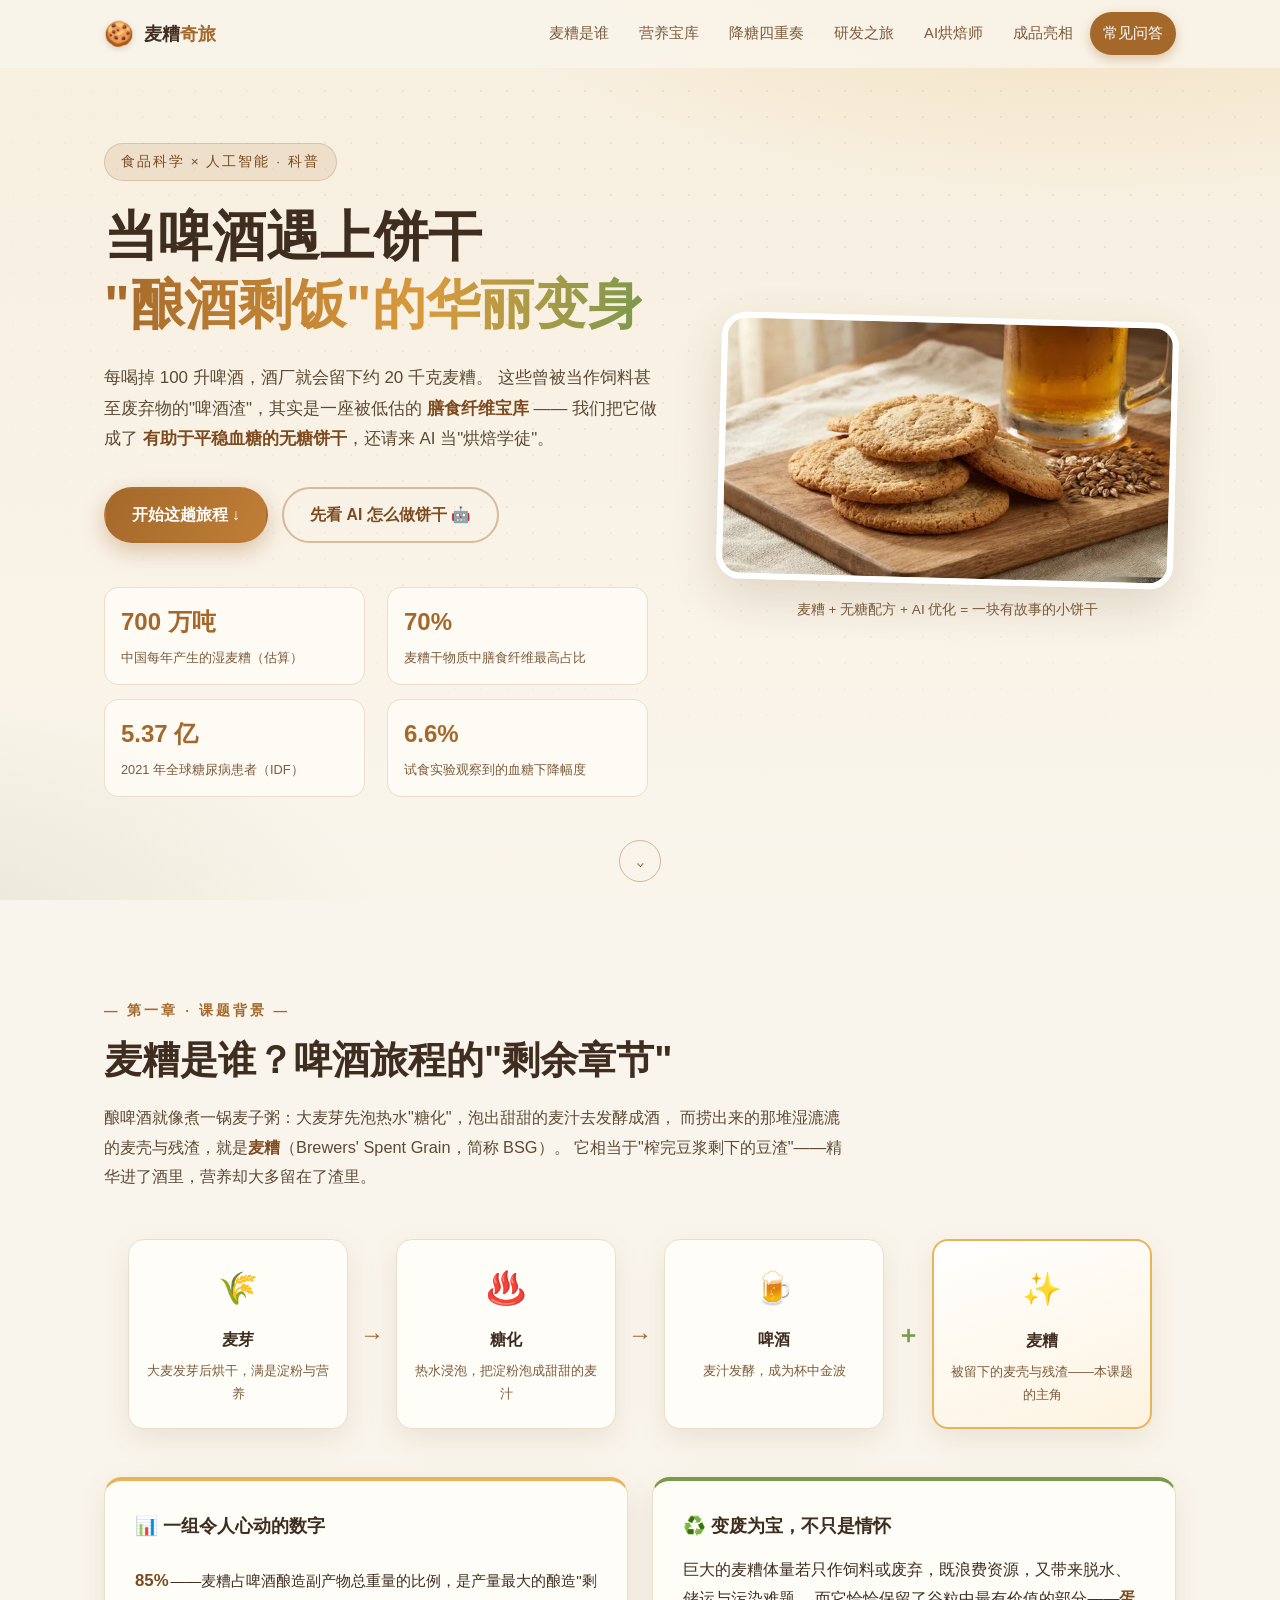
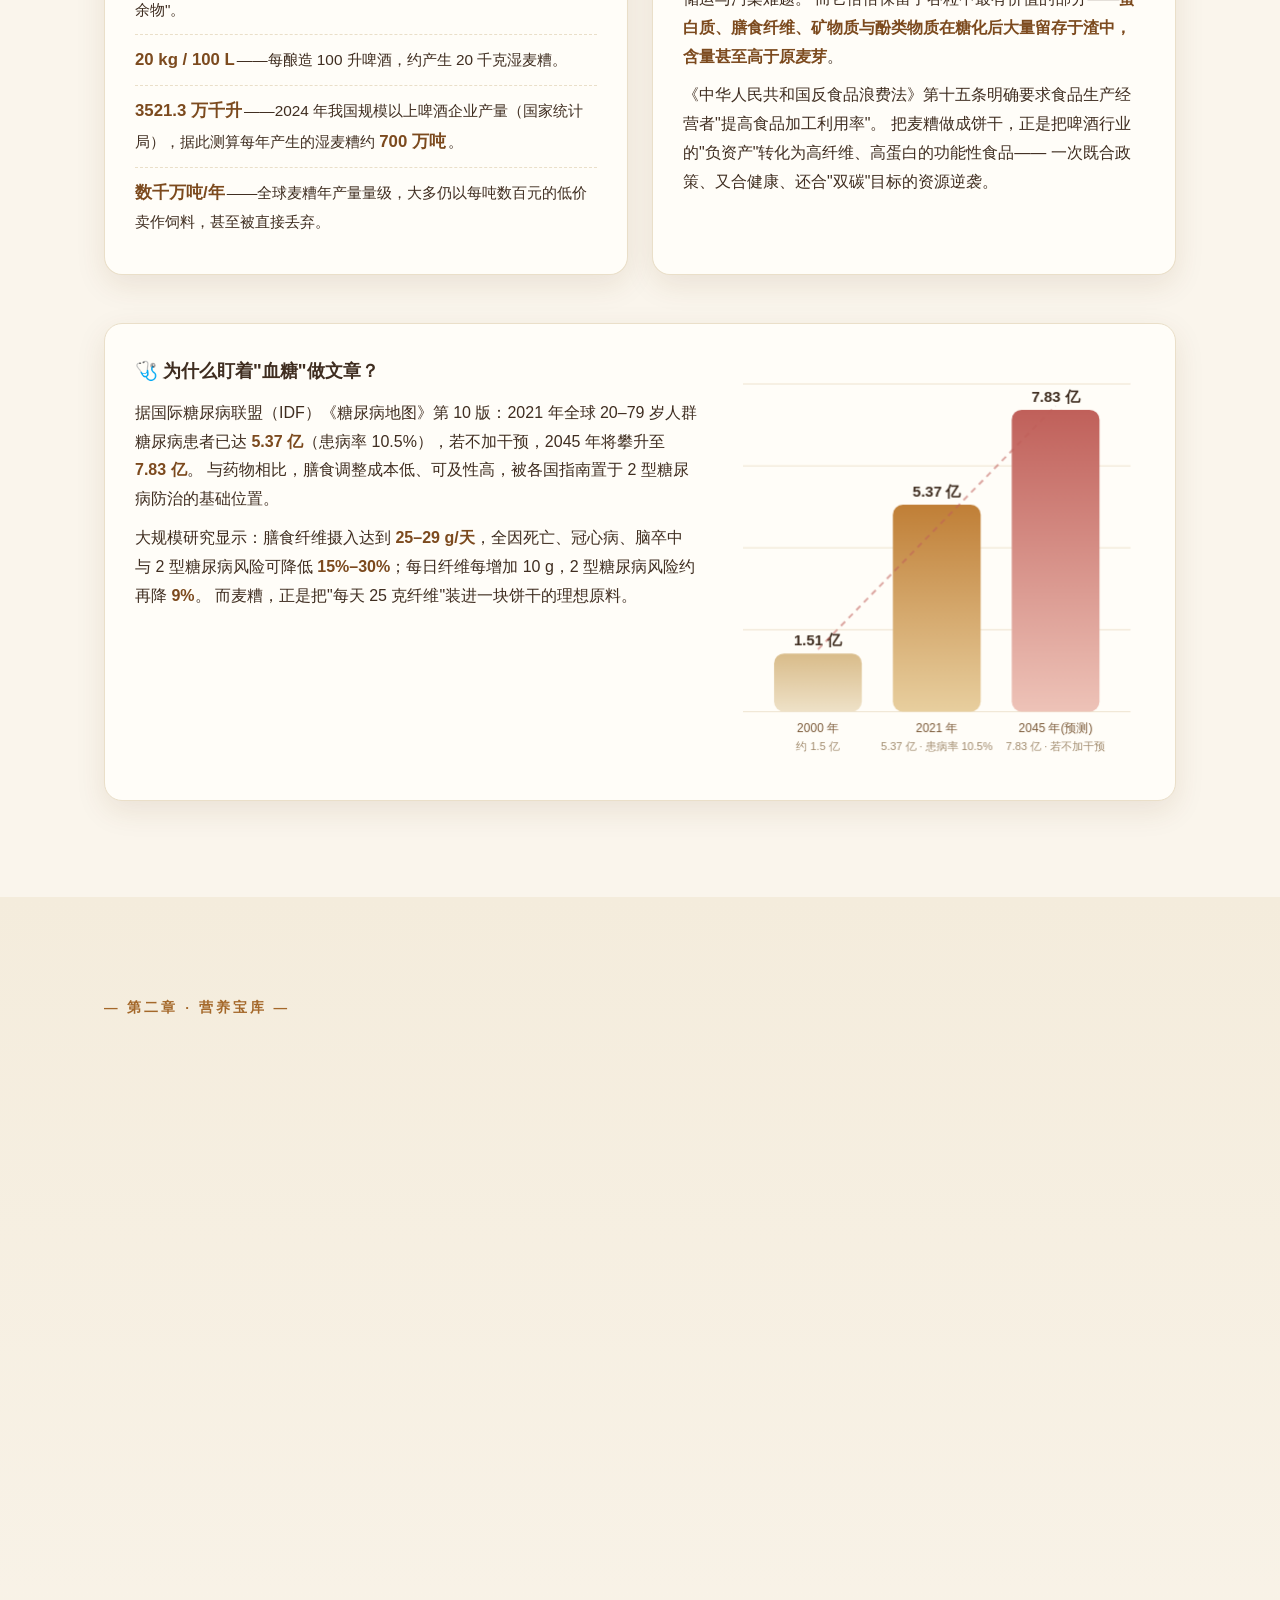
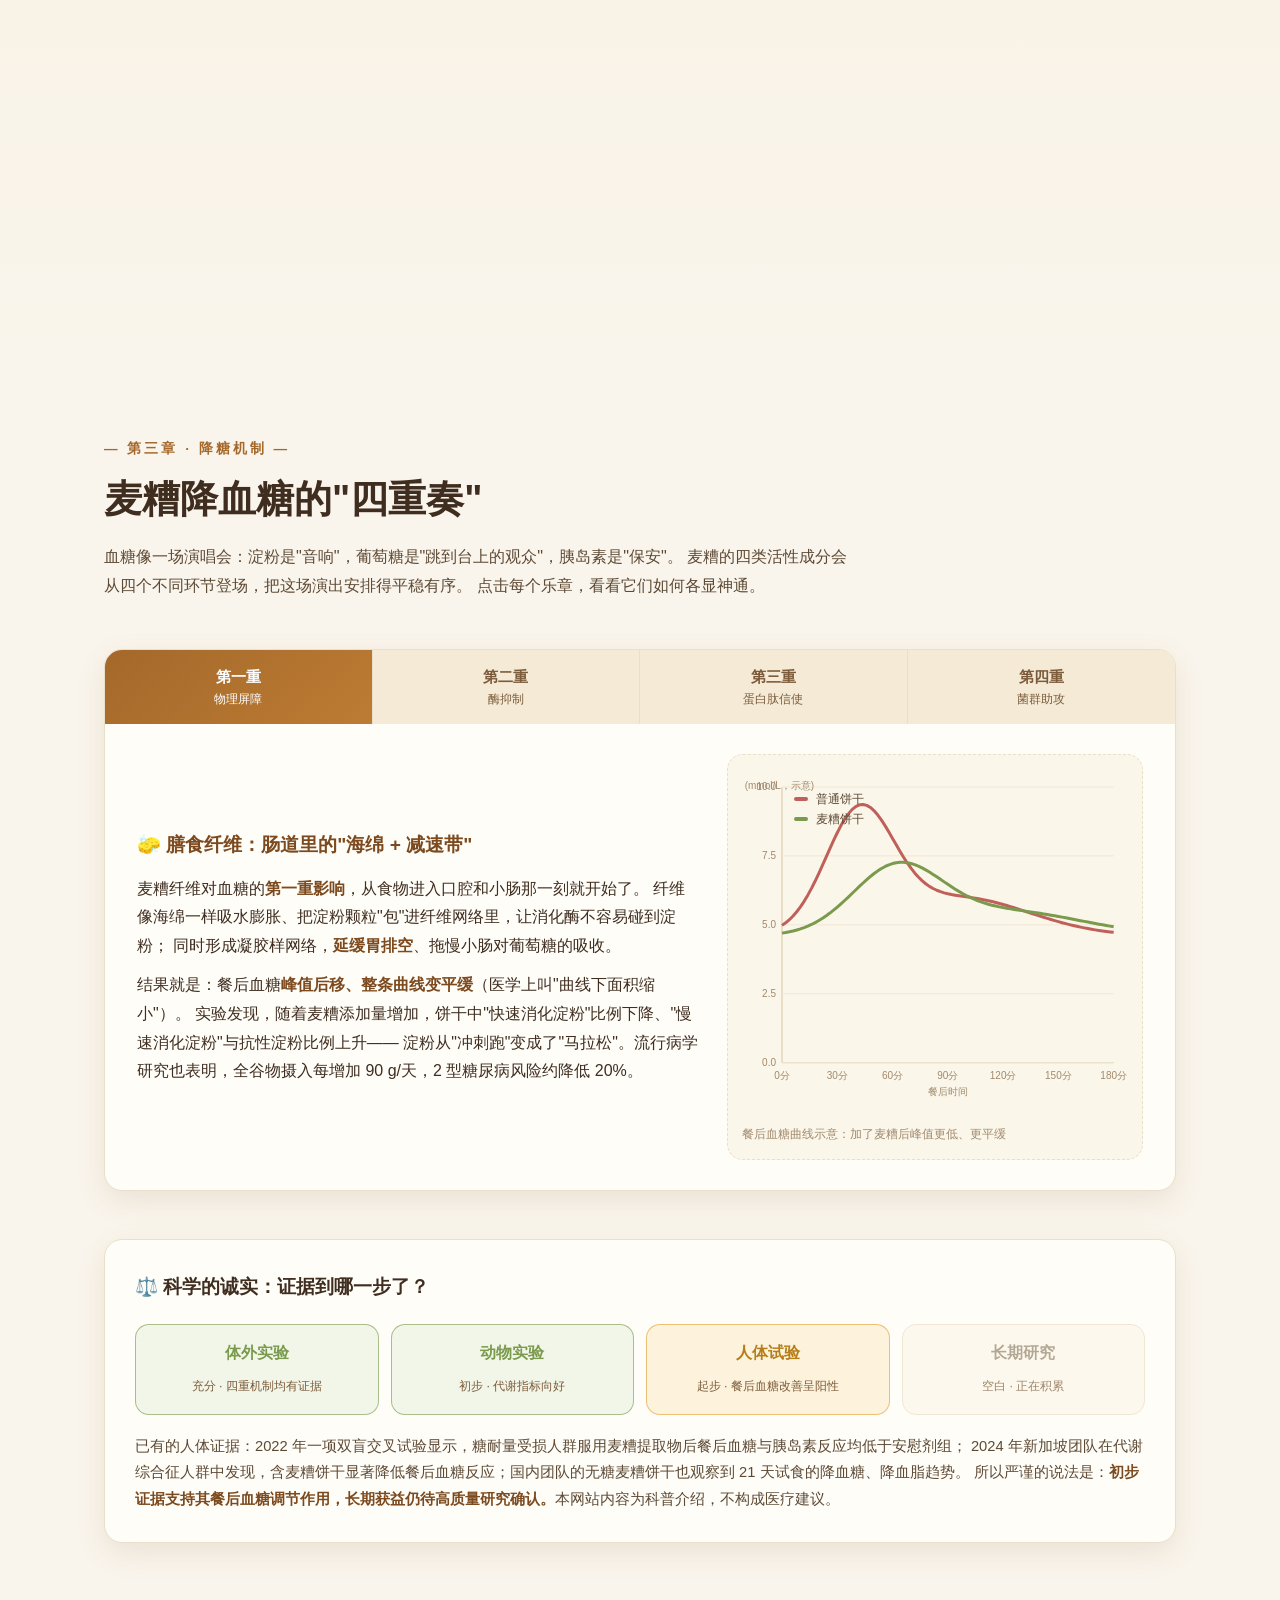
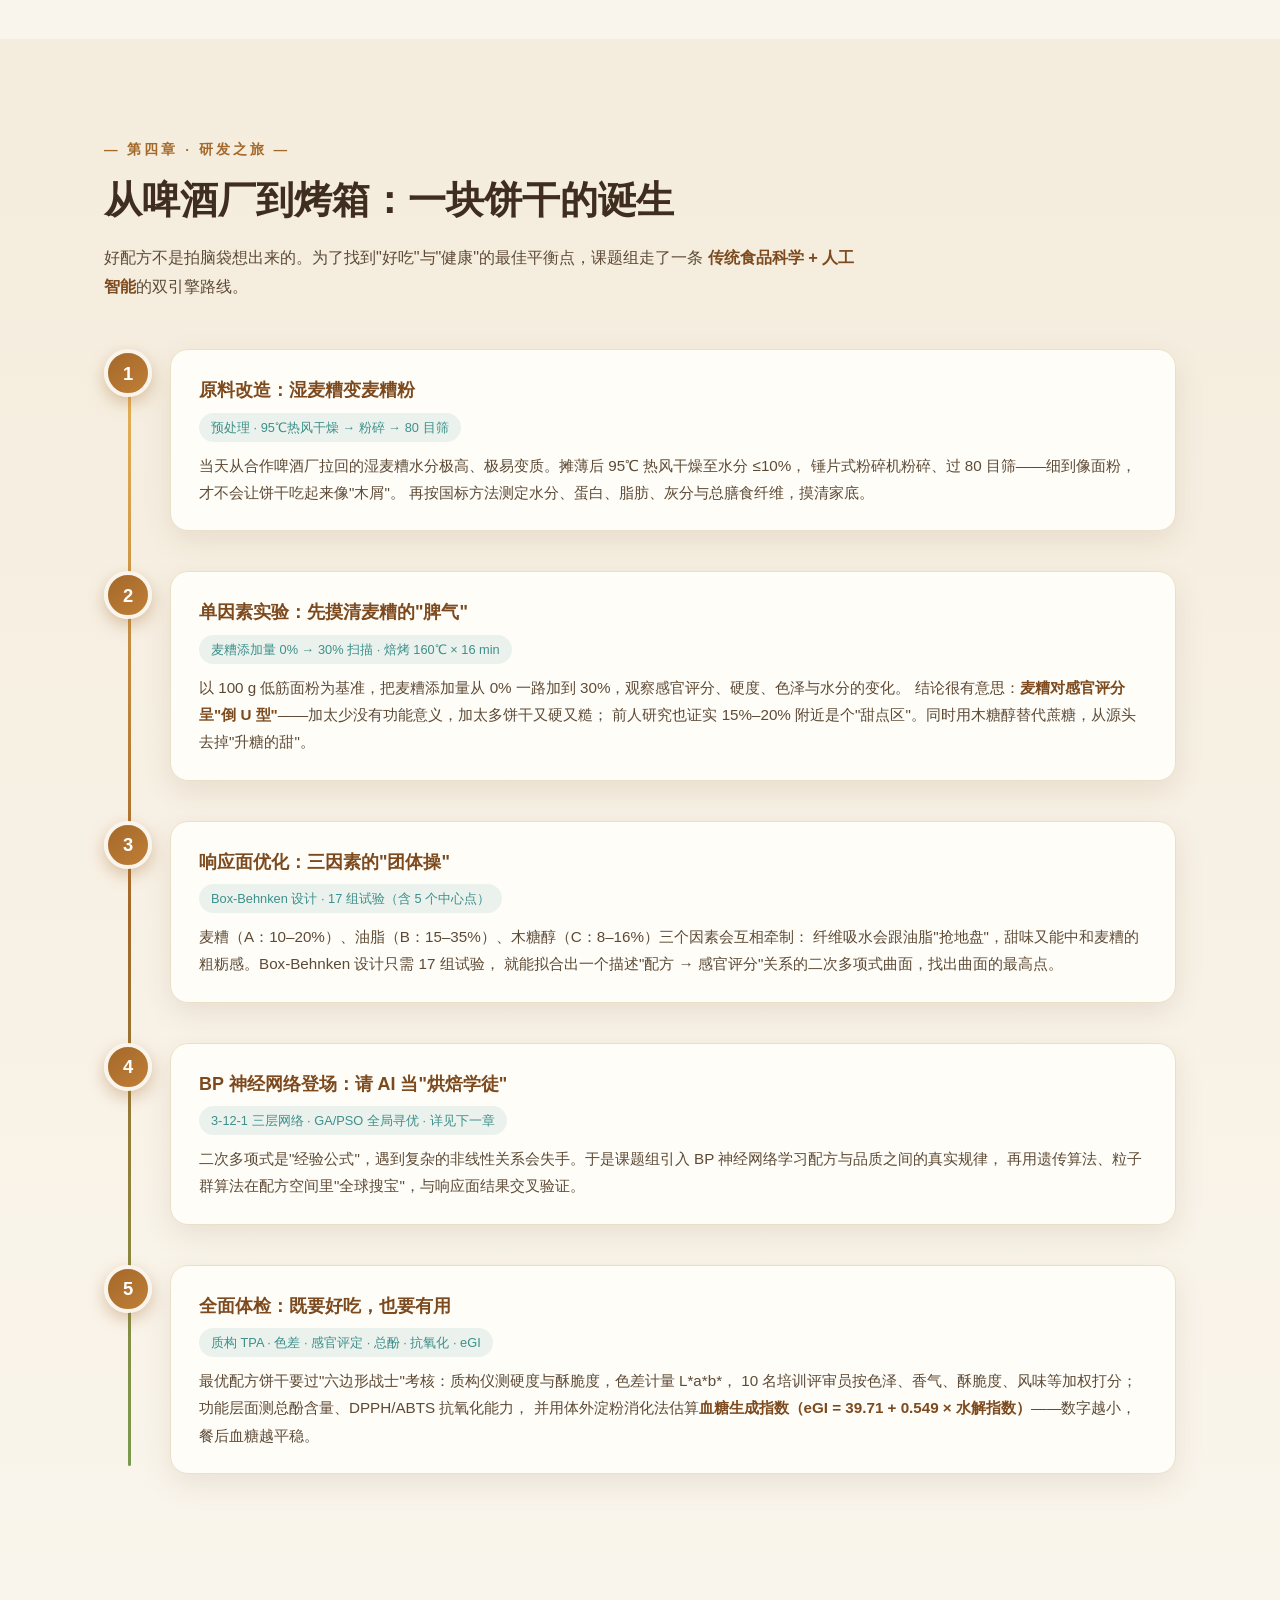
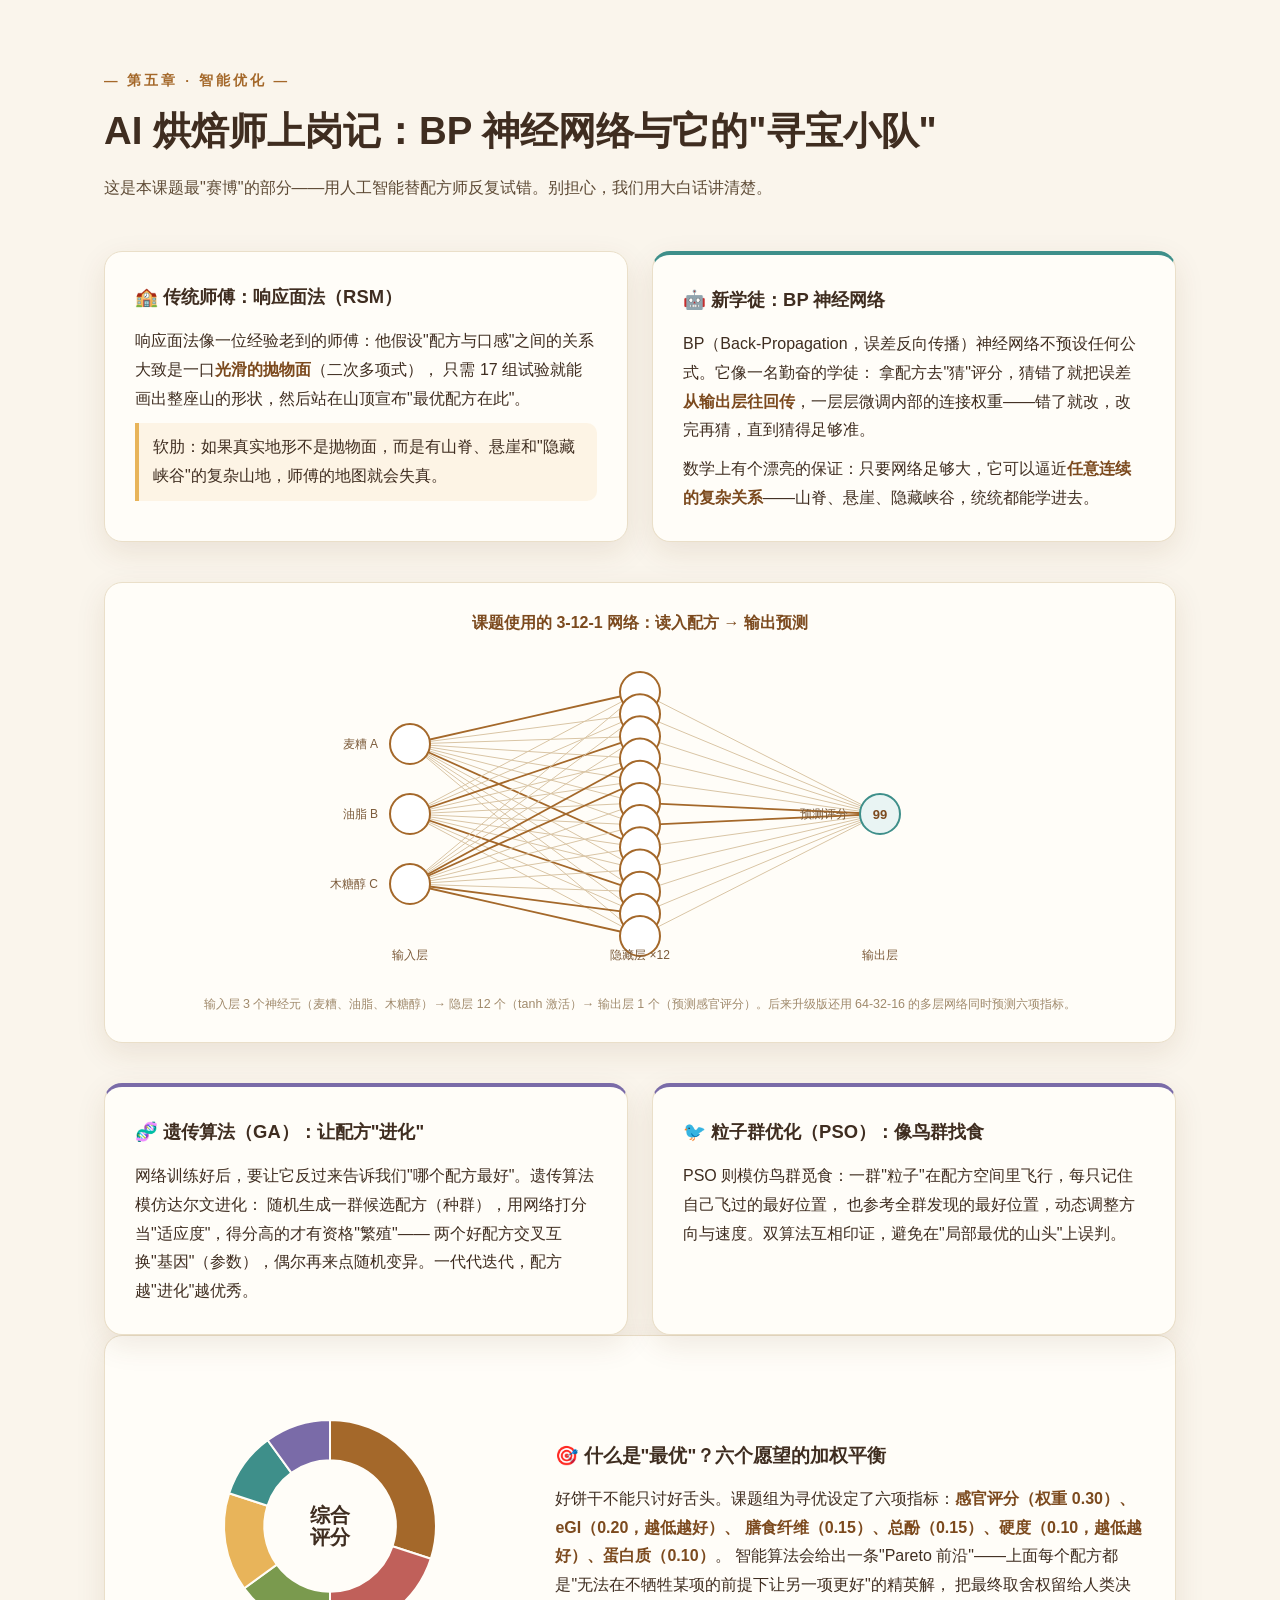
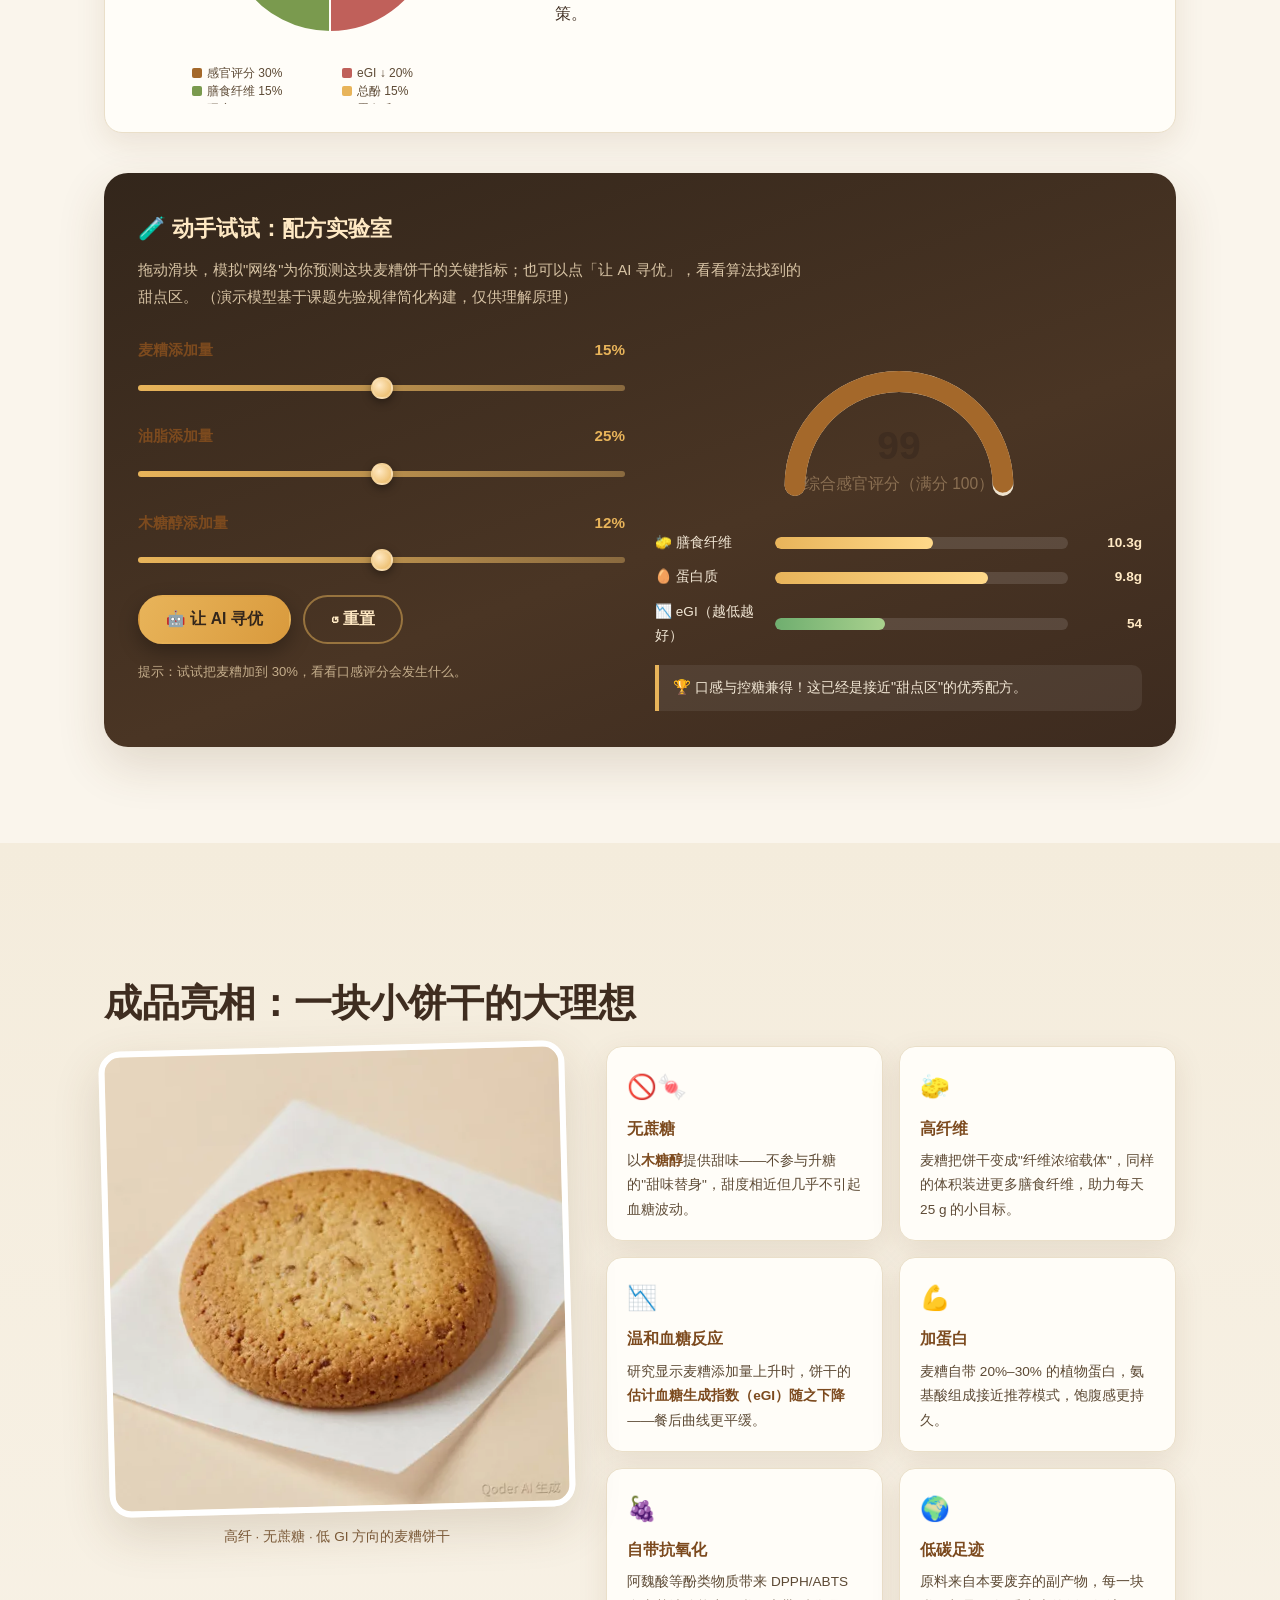
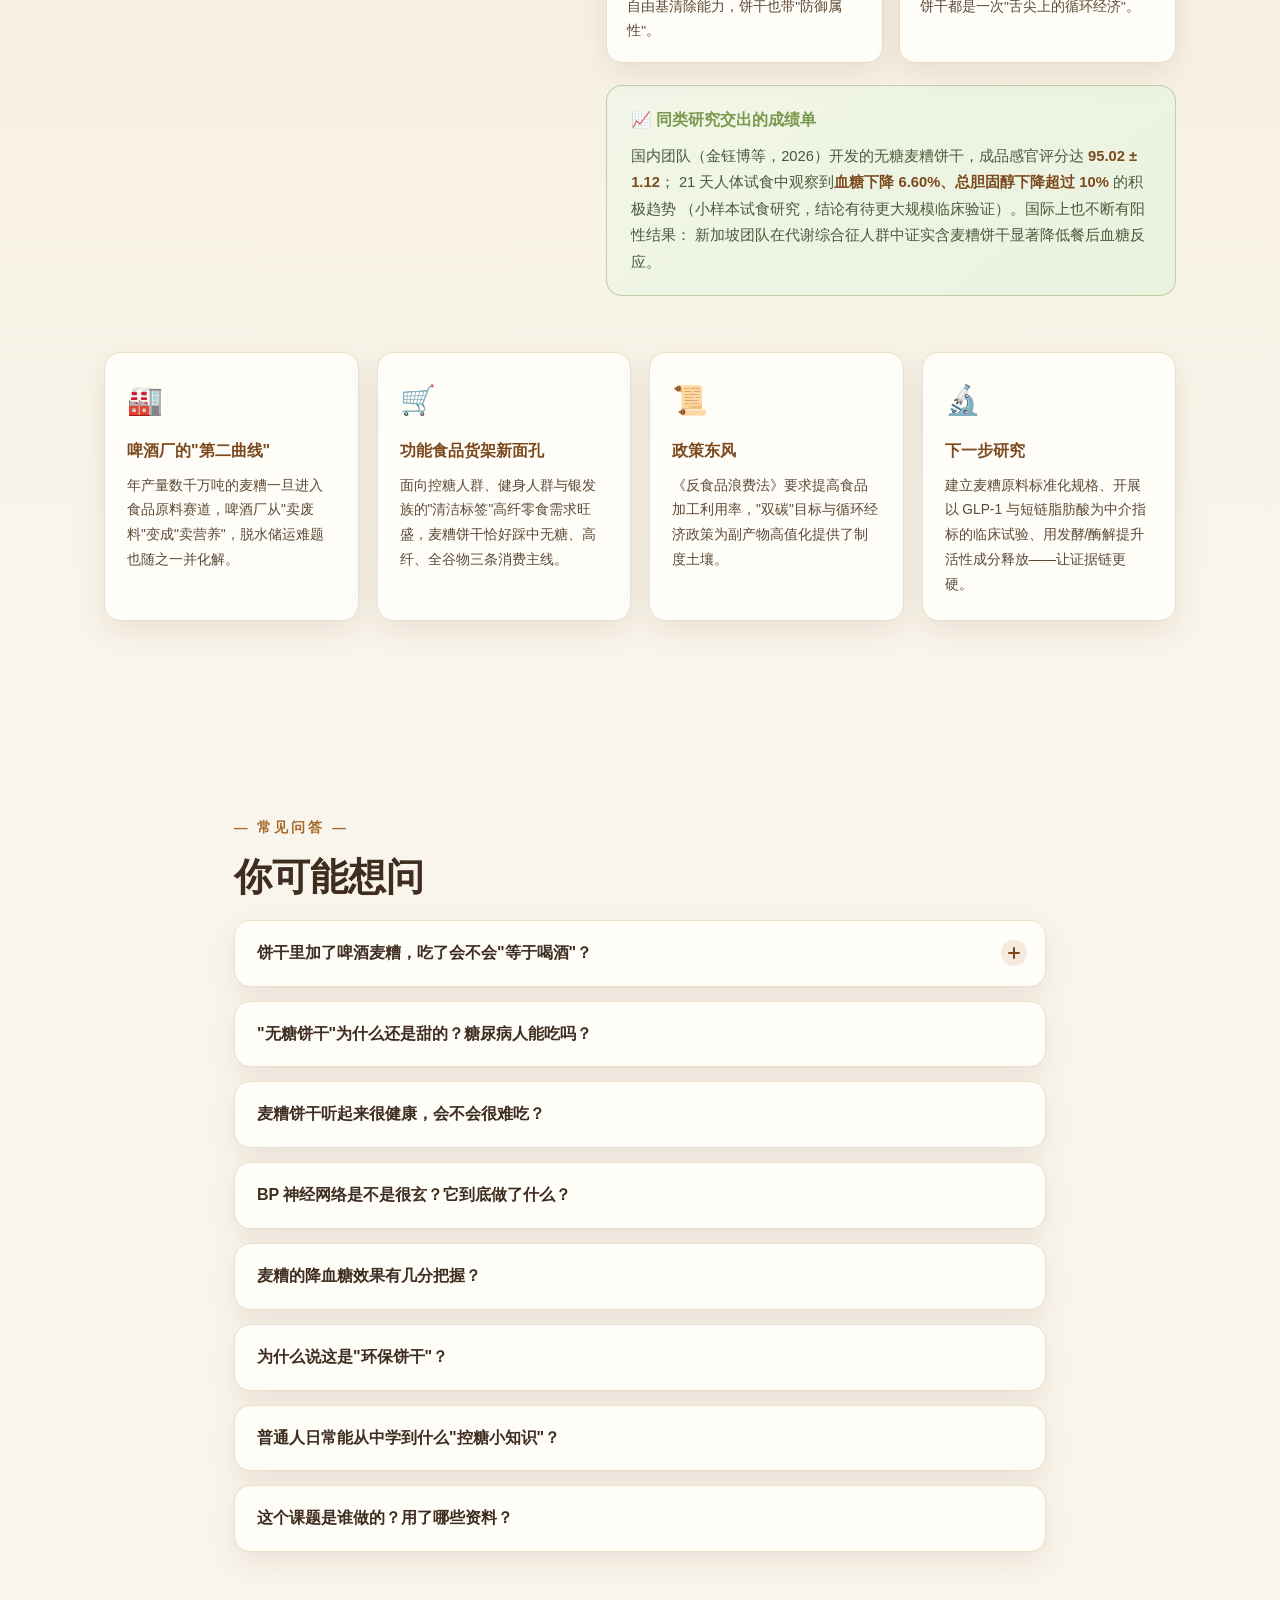
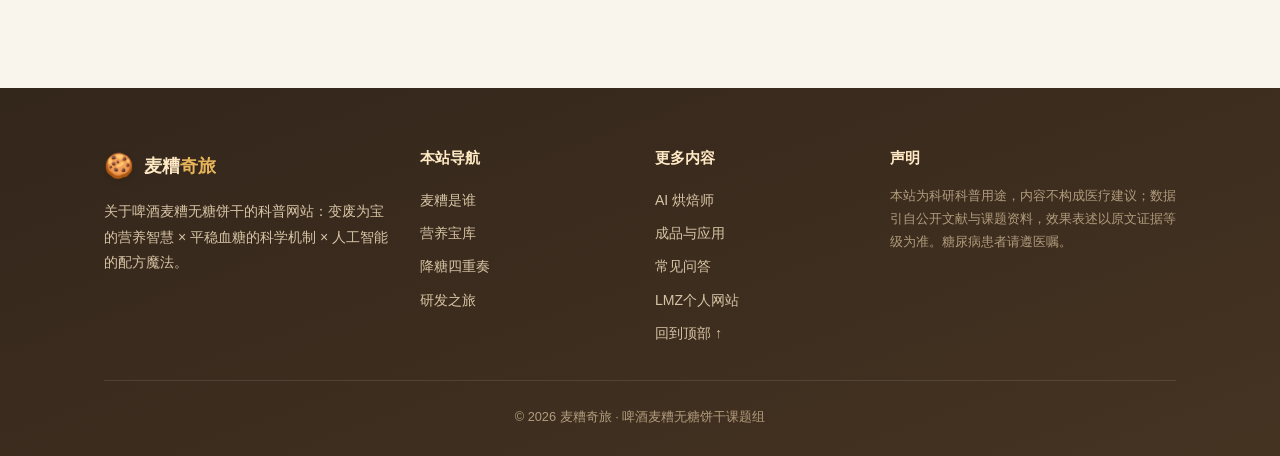
==== commit 74a45163: "fix picture bug" ====
--- a/index.html
+++ b/index.html
@@ -9,6 +9,7 @@
 <title>麦糟奇旅 · 啤酒麦糟无糖饼干科普 | 变废为宝的健康密码</title>
 <meta name="description" content="当啤酒遇上饼干：一部关于麦糟的科普故事。了解啤酒麦糟的营养价值、降血糖机制，以及人工智能如何帮我们烘焙出更健康的无糖饼干。">
 <link rel="icon" href="data:image/svg+xml,<svg xmlns='http://www.w3.org/2000/svg' viewBox='0 0 100 100'><text y='.9em' font-size='90'>🍪</text></svg>">
+<link rel="preload" as="image" imagesrcset="assets/images/hero-640.webp 640w, assets/images/hero-1024.webp 1024w, assets/images/hero-1440.webp 1440w" imagesizes="(max-width: 980px) 100vw, 530px" href="assets/images/hero-640.webp">
 <link rel="stylesheet" href="css/style.css">
 </head>
 <body>
@@ -63,7 +64,10 @@
       </ul>
     </div>
     <figure class="hero-figure" data-reveal>
-      <img src="assets/images/hero-biscuit.png" alt="木板上金黄的麦糟无糖饼干、啤酒与麦芽" loading="eager">
+      <picture>
+        <source type="image/webp" srcset="assets/images/hero-640.webp 640w, assets/images/hero-1024.webp 1024w, assets/images/hero-1440.webp 1440w" sizes="(max-width: 980px) 100vw, 530px">
+        <img src="assets/images/hero-1024.jpg" alt="木板上金黄的麦糟无糖饼干、啤酒与麦芽" width="1792" height="1024" loading="eager" fetchpriority="high" decoding="async">
+      </picture>
       <figcaption>麦糟 + 无糖配方 + AI 优化 = 一块有故事的小饼干</figcaption>
     </figure>
   </div>
@@ -584,7 +588,10 @@
 
     <div class="product-layout">
       <figure class="product-figure" data-reveal>
-        <img src="assets/images/product-biscuit.png" alt="一块金黄酥脆的麦糟无糖饼干特写" loading="lazy">
+        <picture>
+          <source type="image/webp" srcset="assets/images/product-480.webp 480w, assets/images/product-800.webp 800w, assets/images/product-1024.webp 1024w" sizes="(max-width: 980px) 100vw, 470px">
+          <img src="assets/images/product-800.jpg" alt="一块金黄酥脆的麦糟无糖饼干特写" width="1024" height="1024" loading="lazy" decoding="async">
+        </picture>
         <figcaption>高纤 · 无蔗糖 · 低 GI 方向的麦糟饼干</figcaption>
       </figure>
       <div class="product-info">
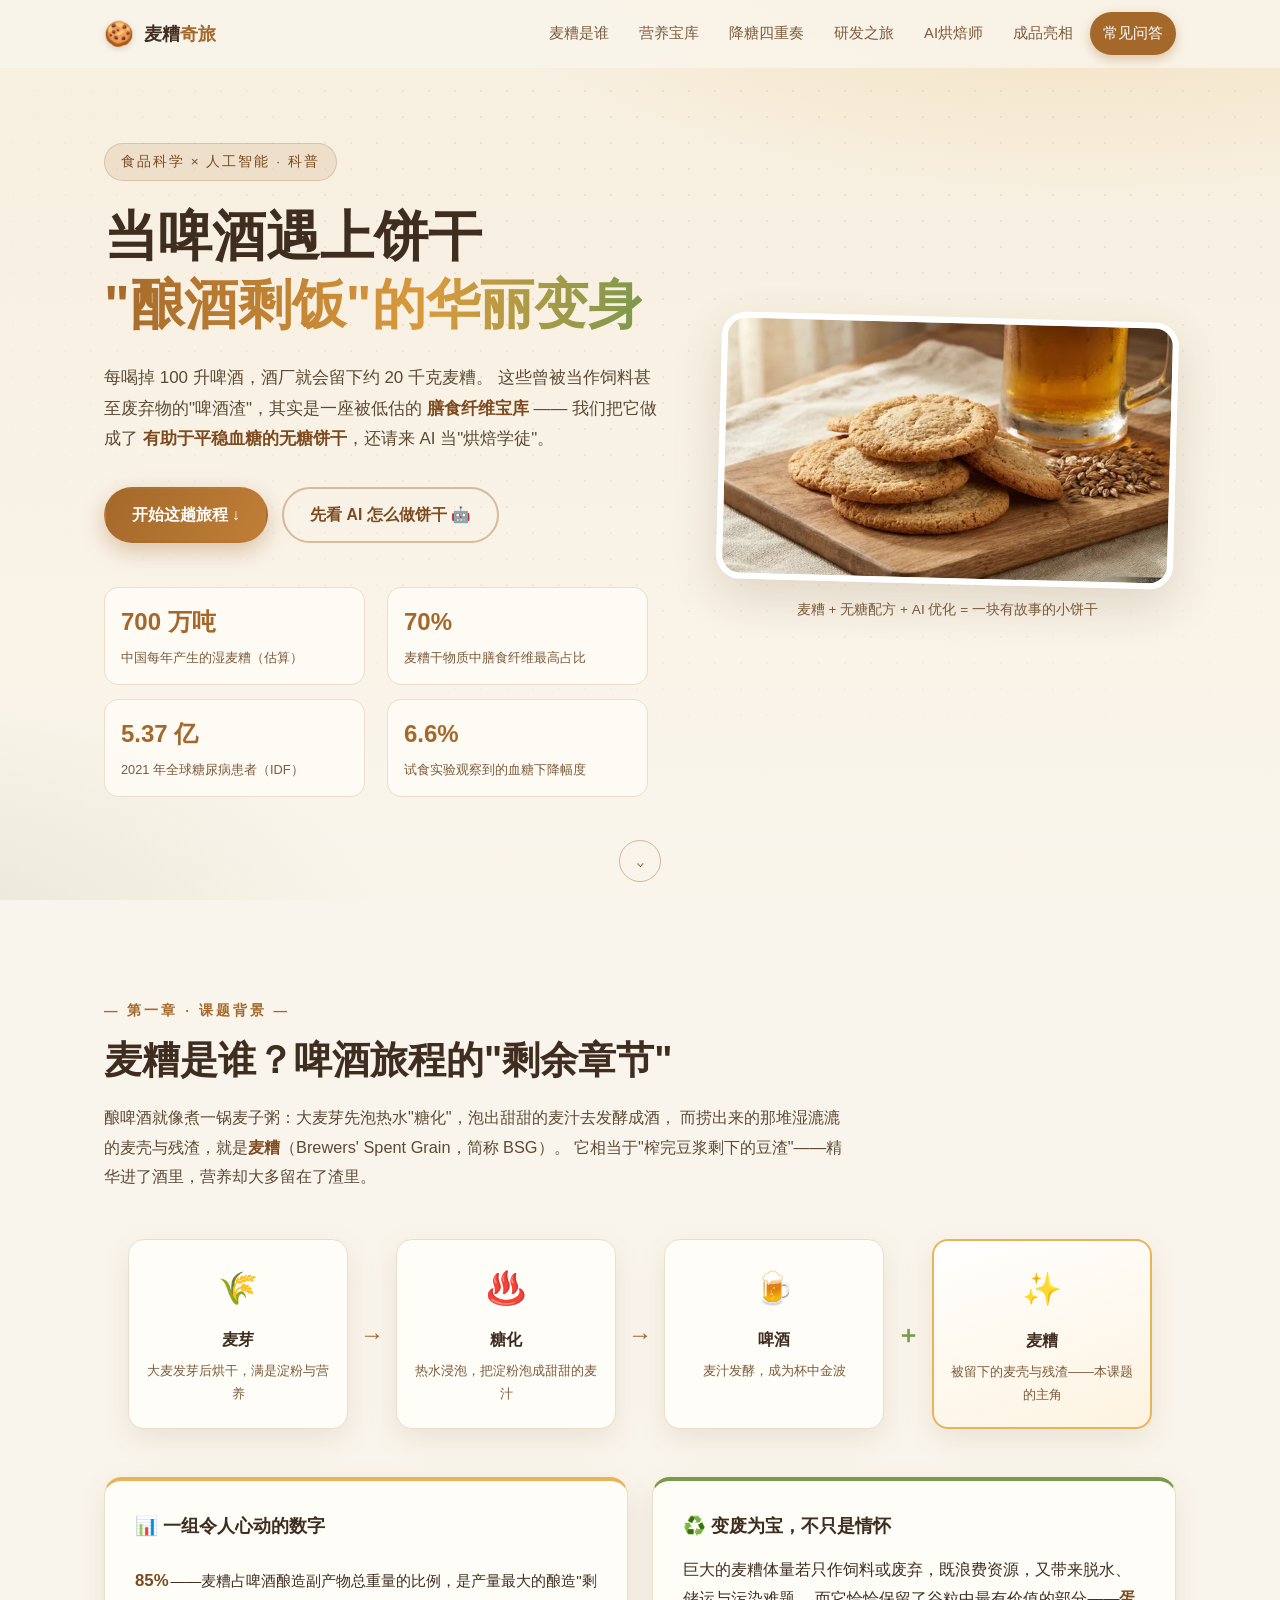
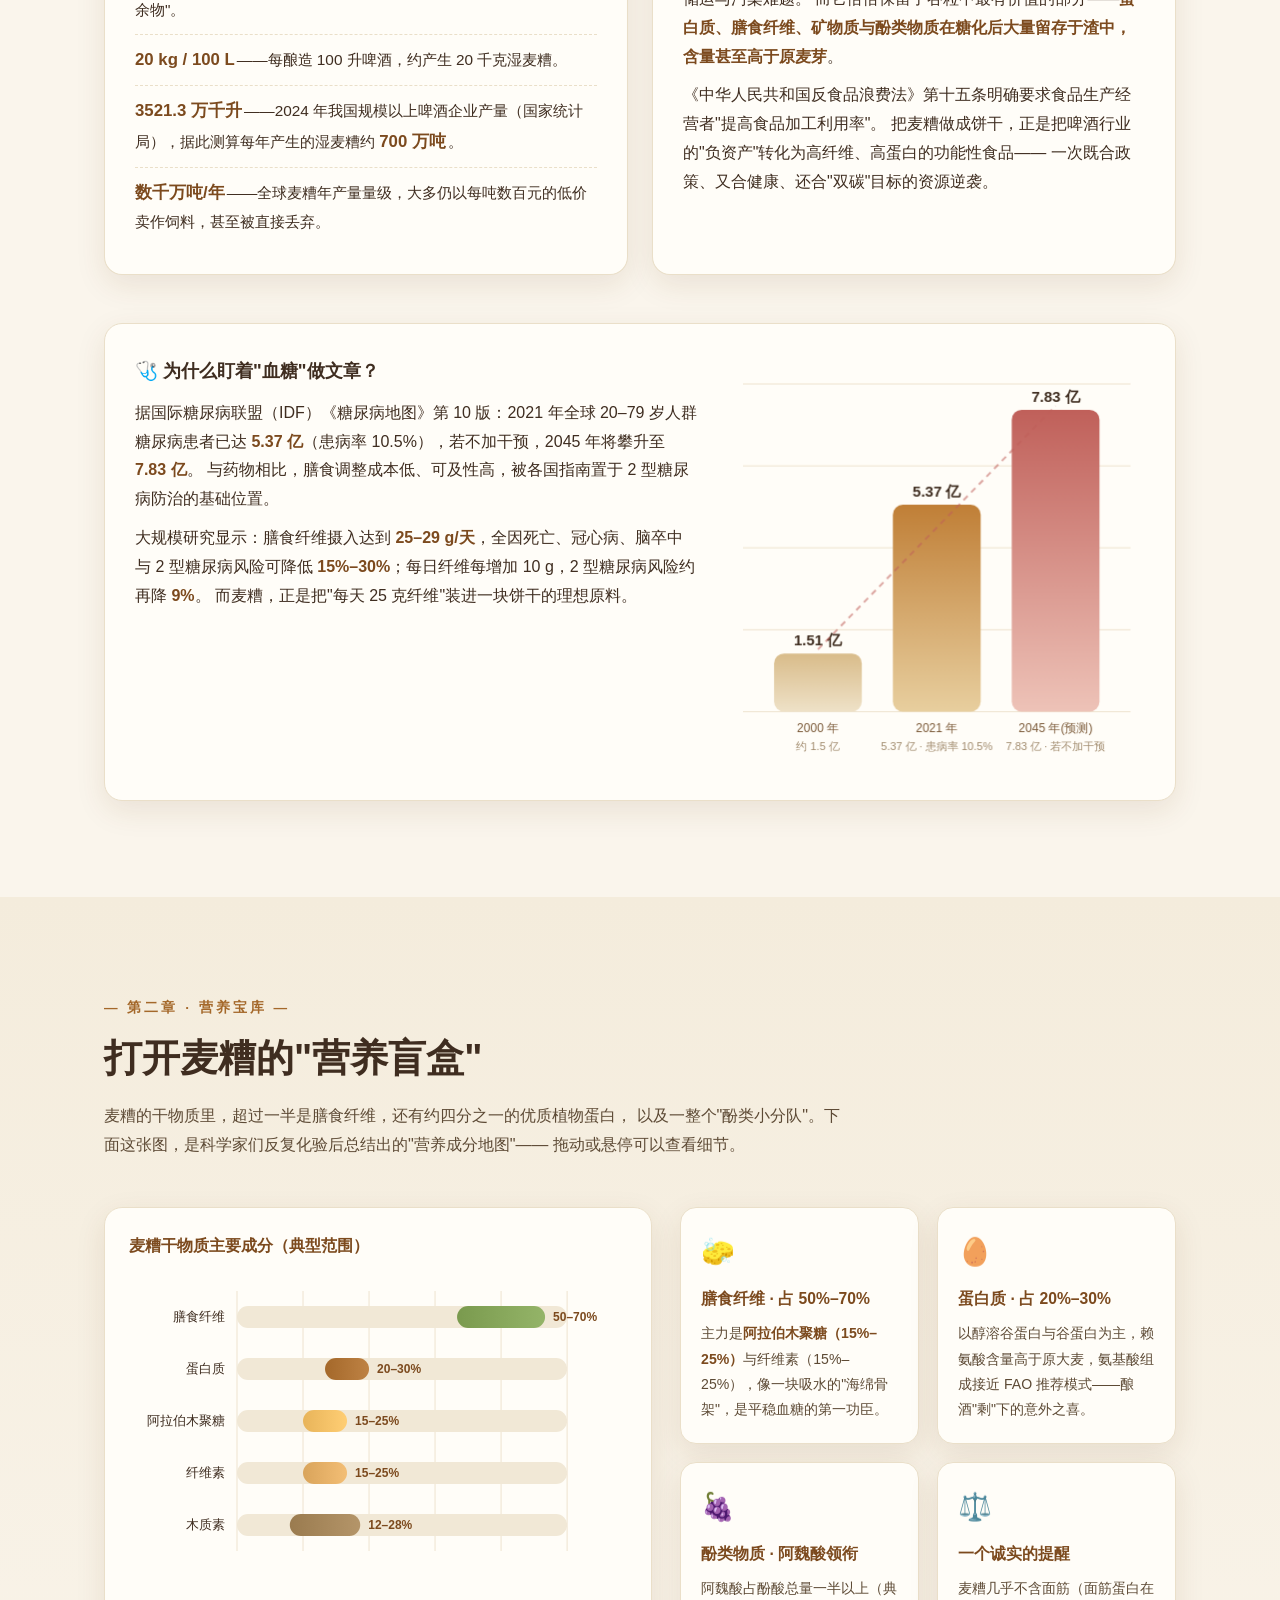
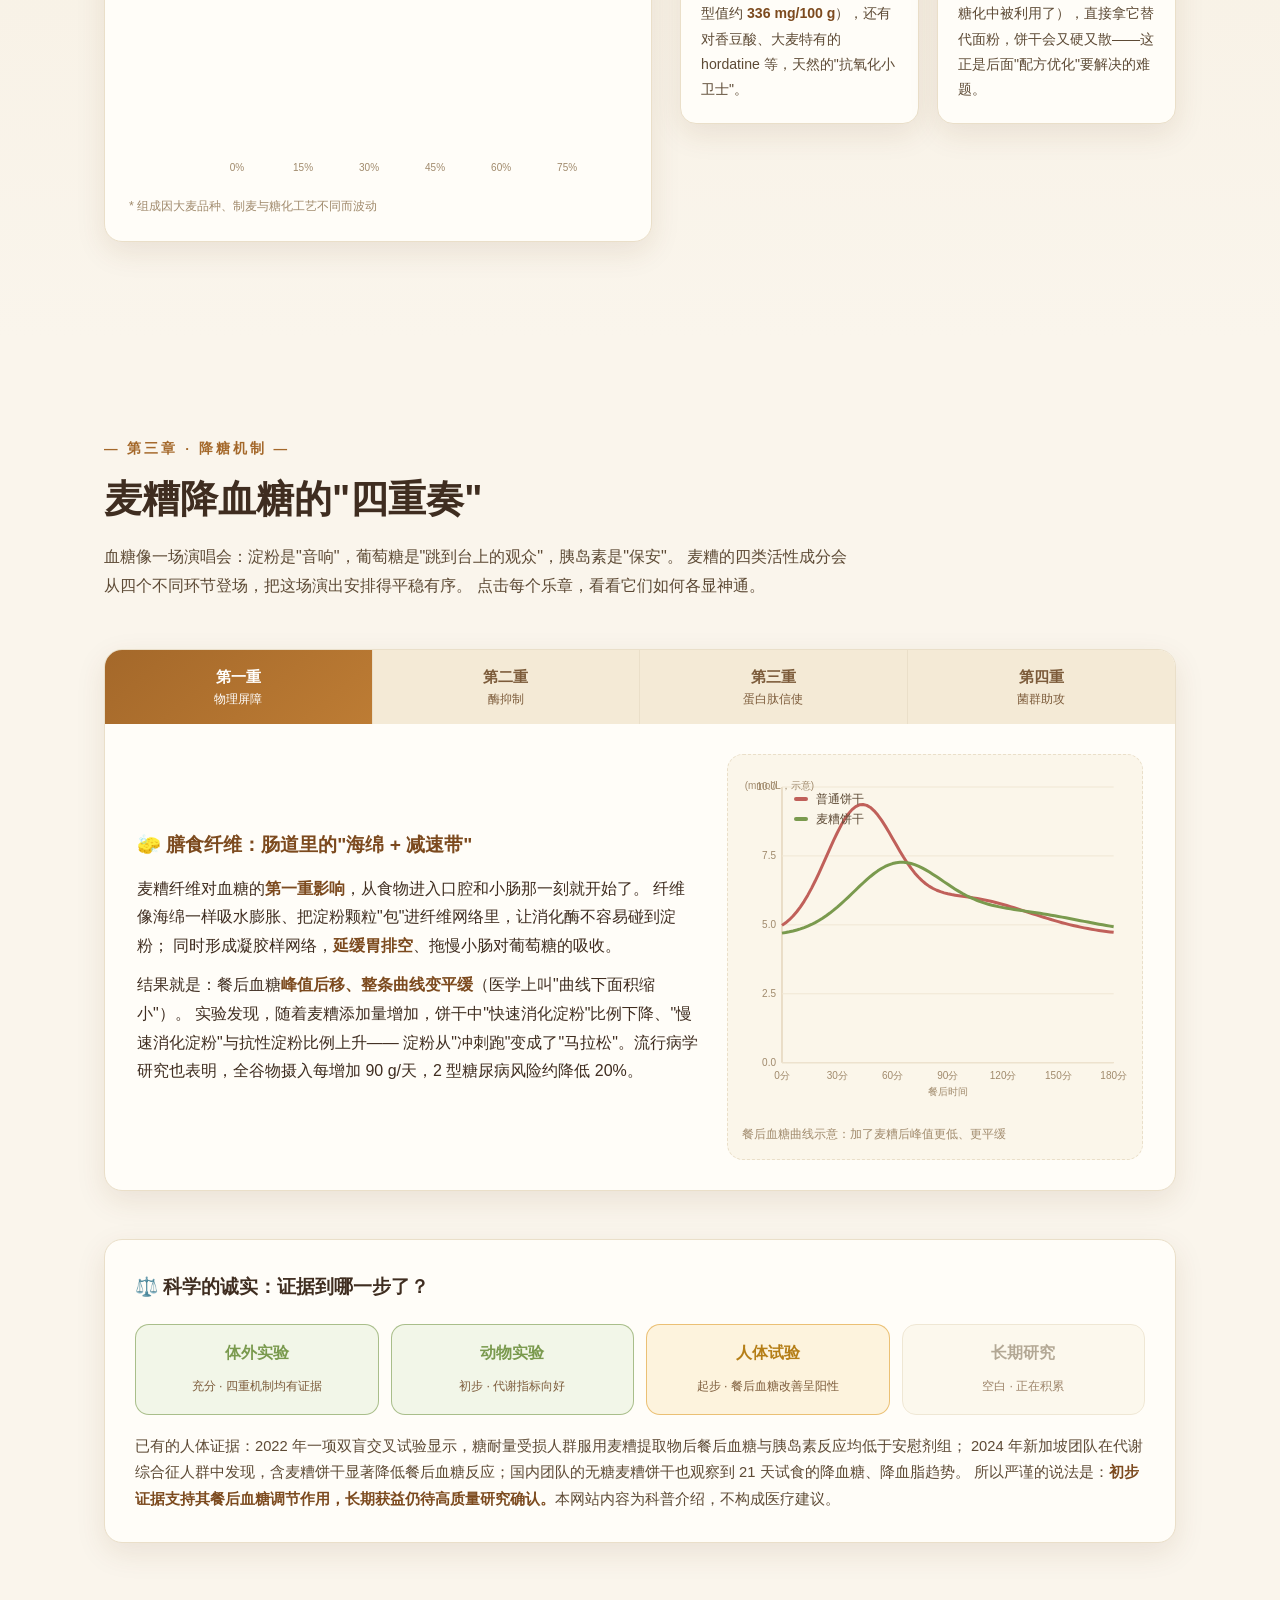
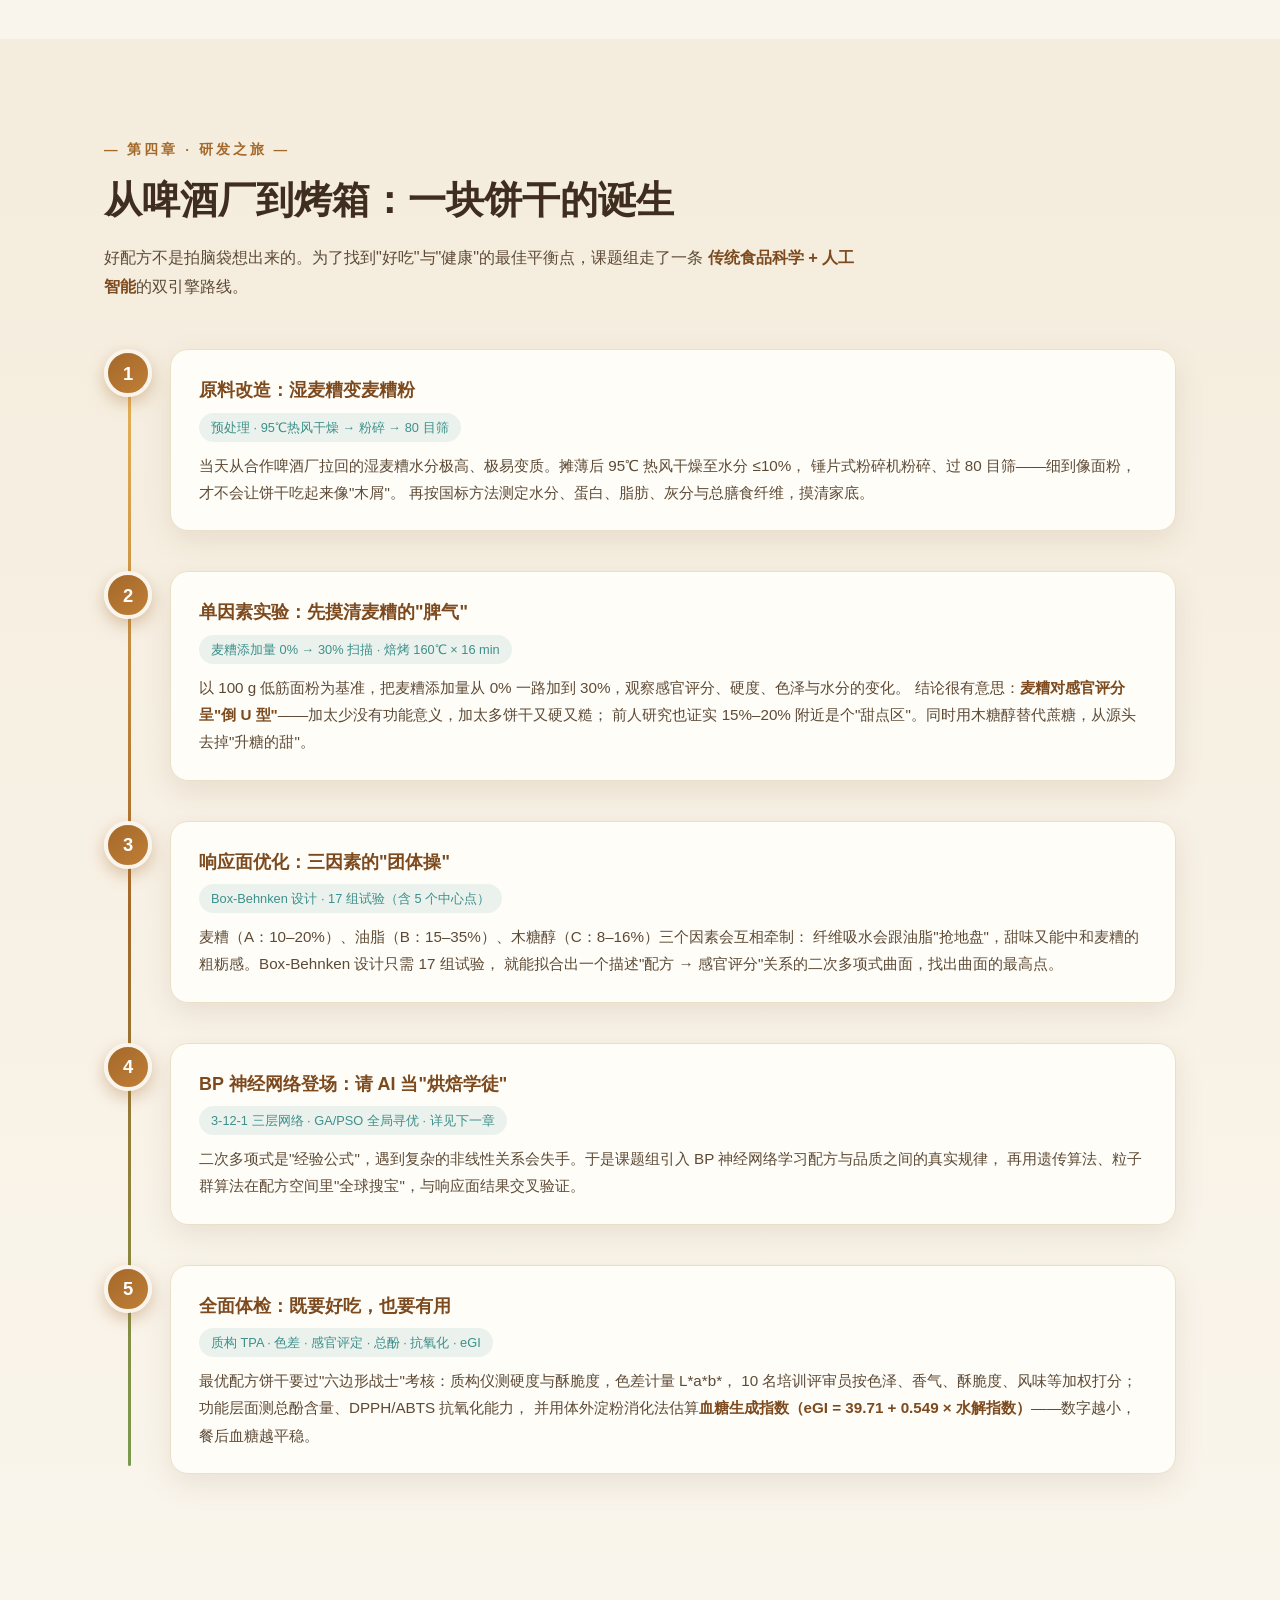
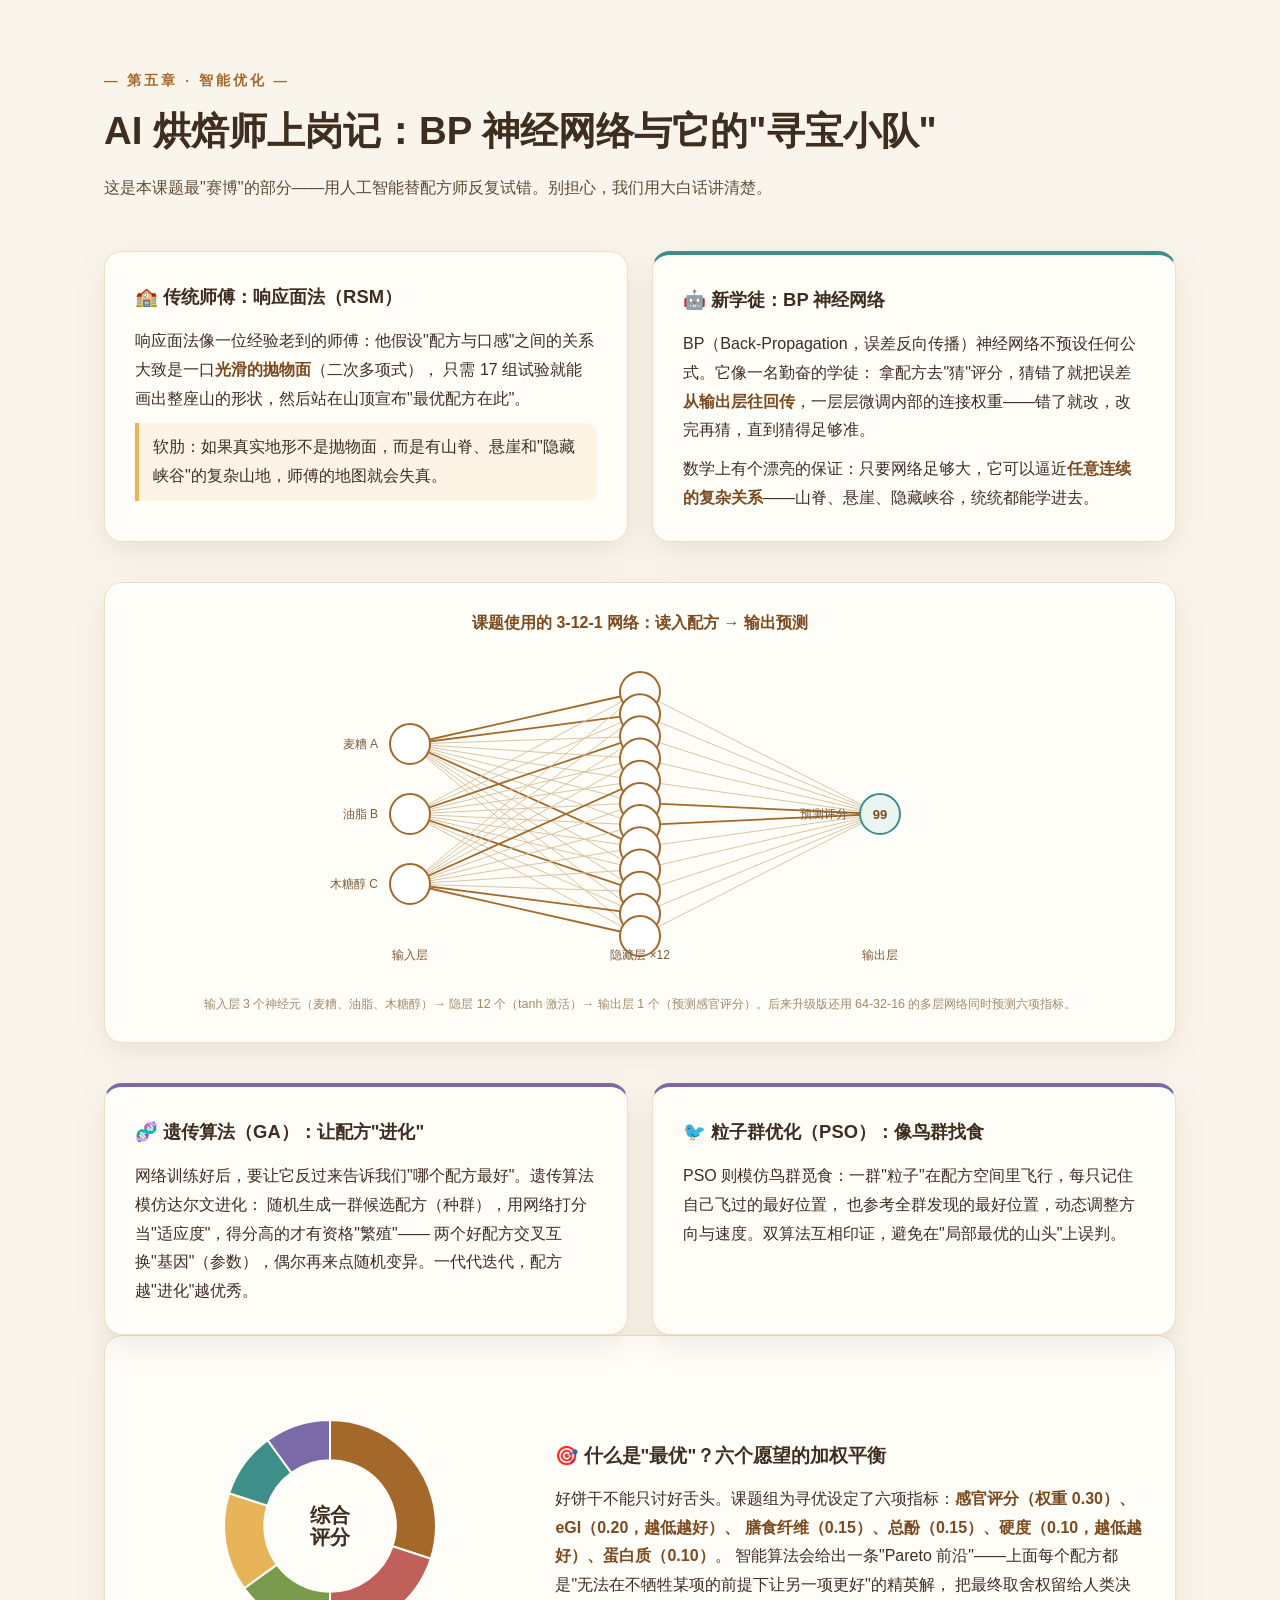
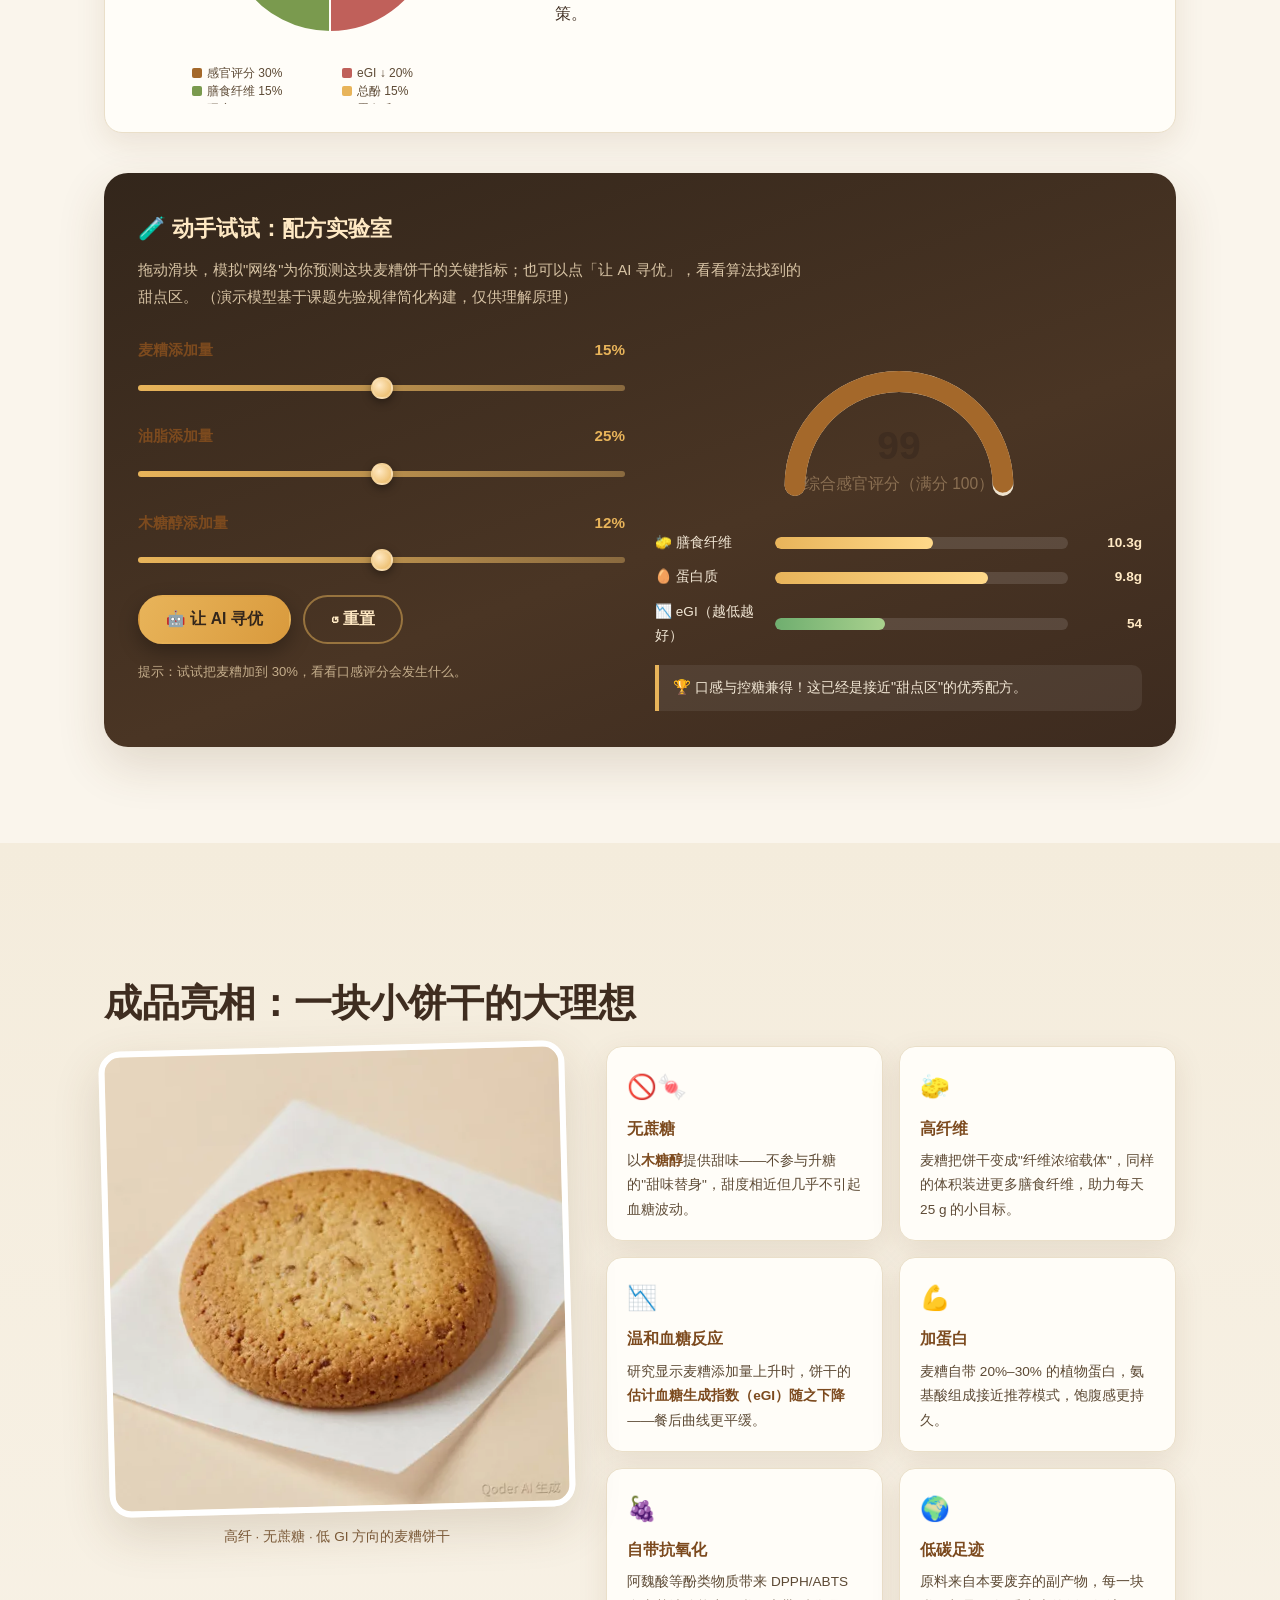
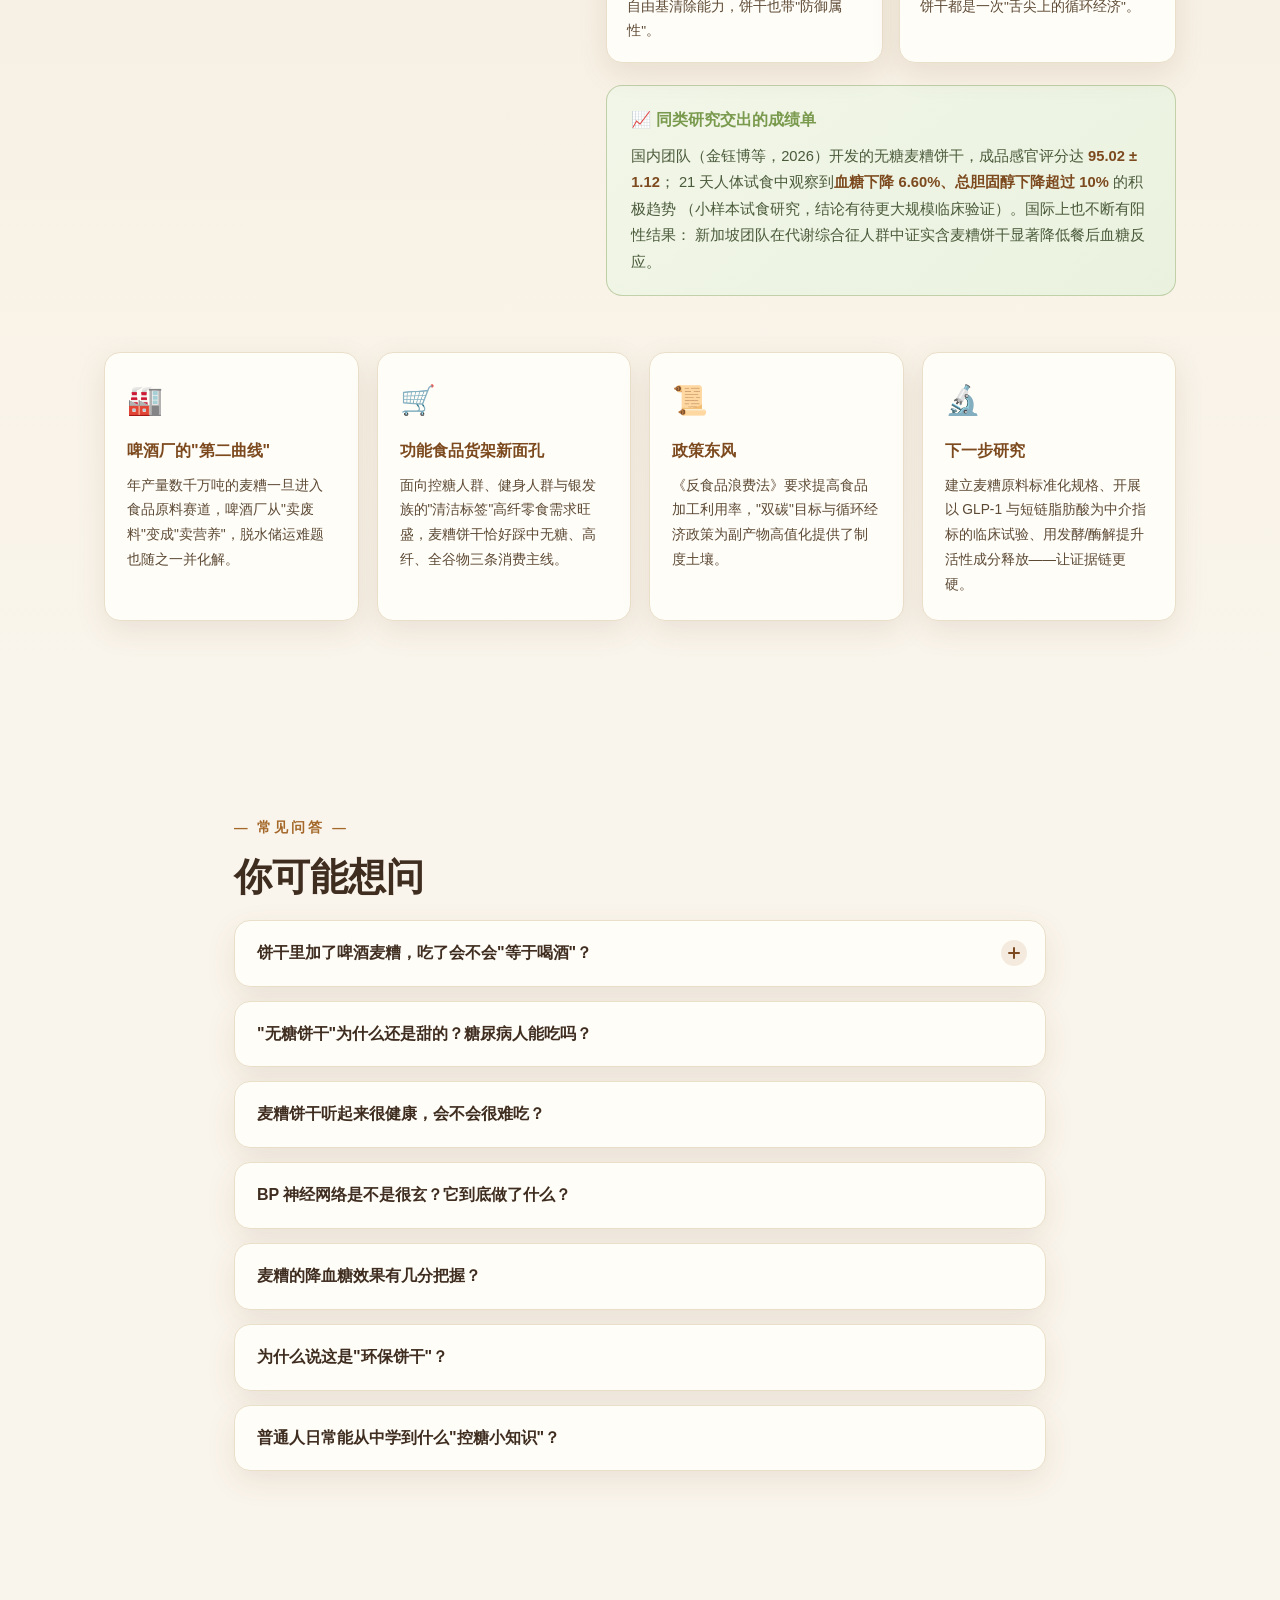
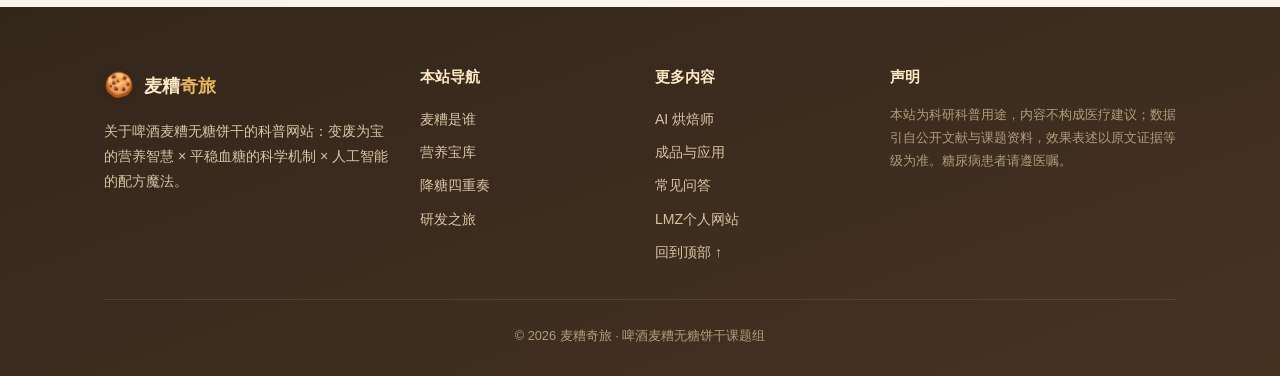
==== commit 749644d8: "update" ====
--- a/index.html
+++ b/index.html
@@ -676,10 +676,7 @@
         <summary>普通人日常能从中学到什么"控糖小知识"？</summary>
         <div class="faq-body"><p>三句话：① 膳食纤维是天然的"血糖稳定器"，全谷物、豆类、蔬果都值得多吃；② WHO 建议每天膳食纤维不低于 25 g，而多数人摄入不足；③ 关注食品的血糖生成指数（GI），低 GI 主食与零食有助于平缓餐后血糖。</p></div>
       </details>
-      <details class="faq-item">
-        <summary>这个课题是谁做的？用了哪些资料？</summary>
-        <div class="faq-body"><p>本网站内容改编自本科生创新科研训练计划课题《啤酒麦糟饼干的工艺优化及其品质特性与体外功能评价——基于响应面与 BP 神经网络的协同优化》及其配套的《麦糟饼干配方 BP 神经网络优化实验验证方案》，并系统参考了麦糟降血糖作用机制的国内外研究综述。文中部分数据为课题模拟数据或文献报告值，仅供科普。</p></div>
-      </details>
+      
     </div>
   </div>
 </section>
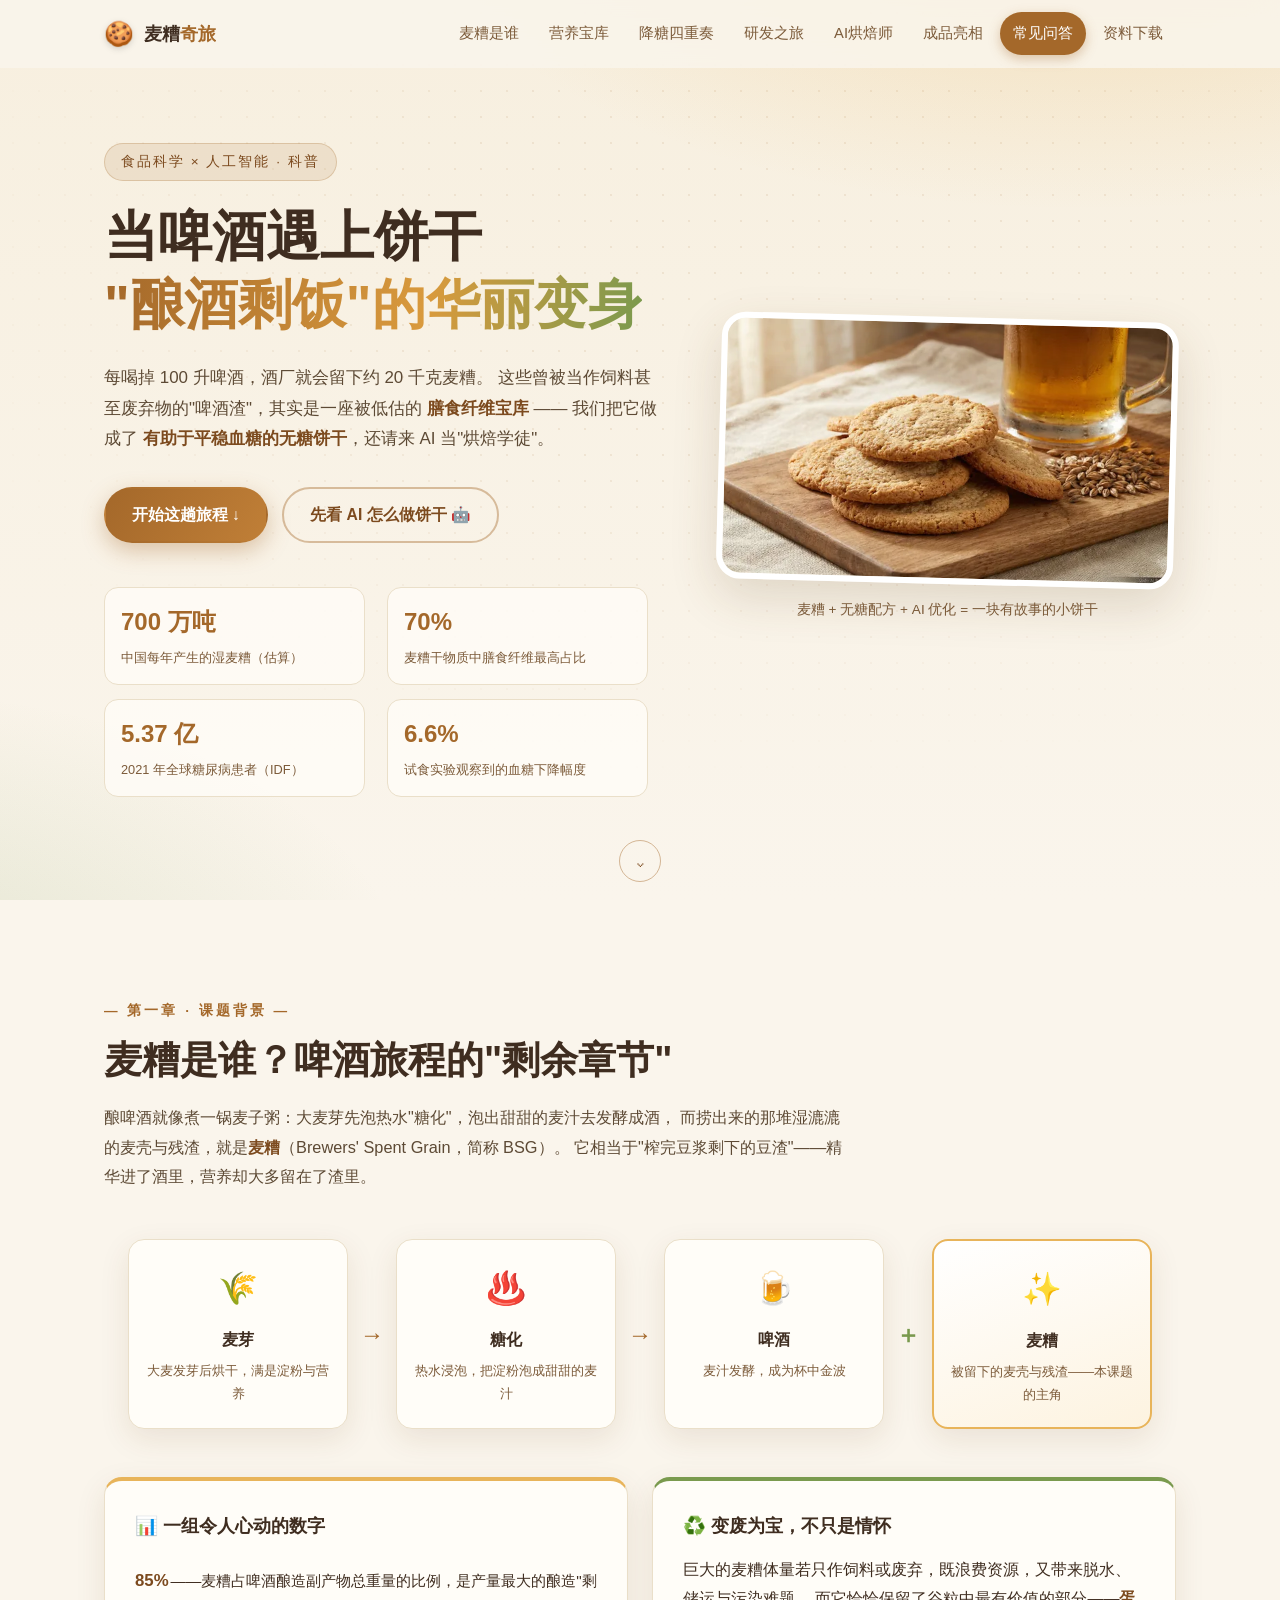
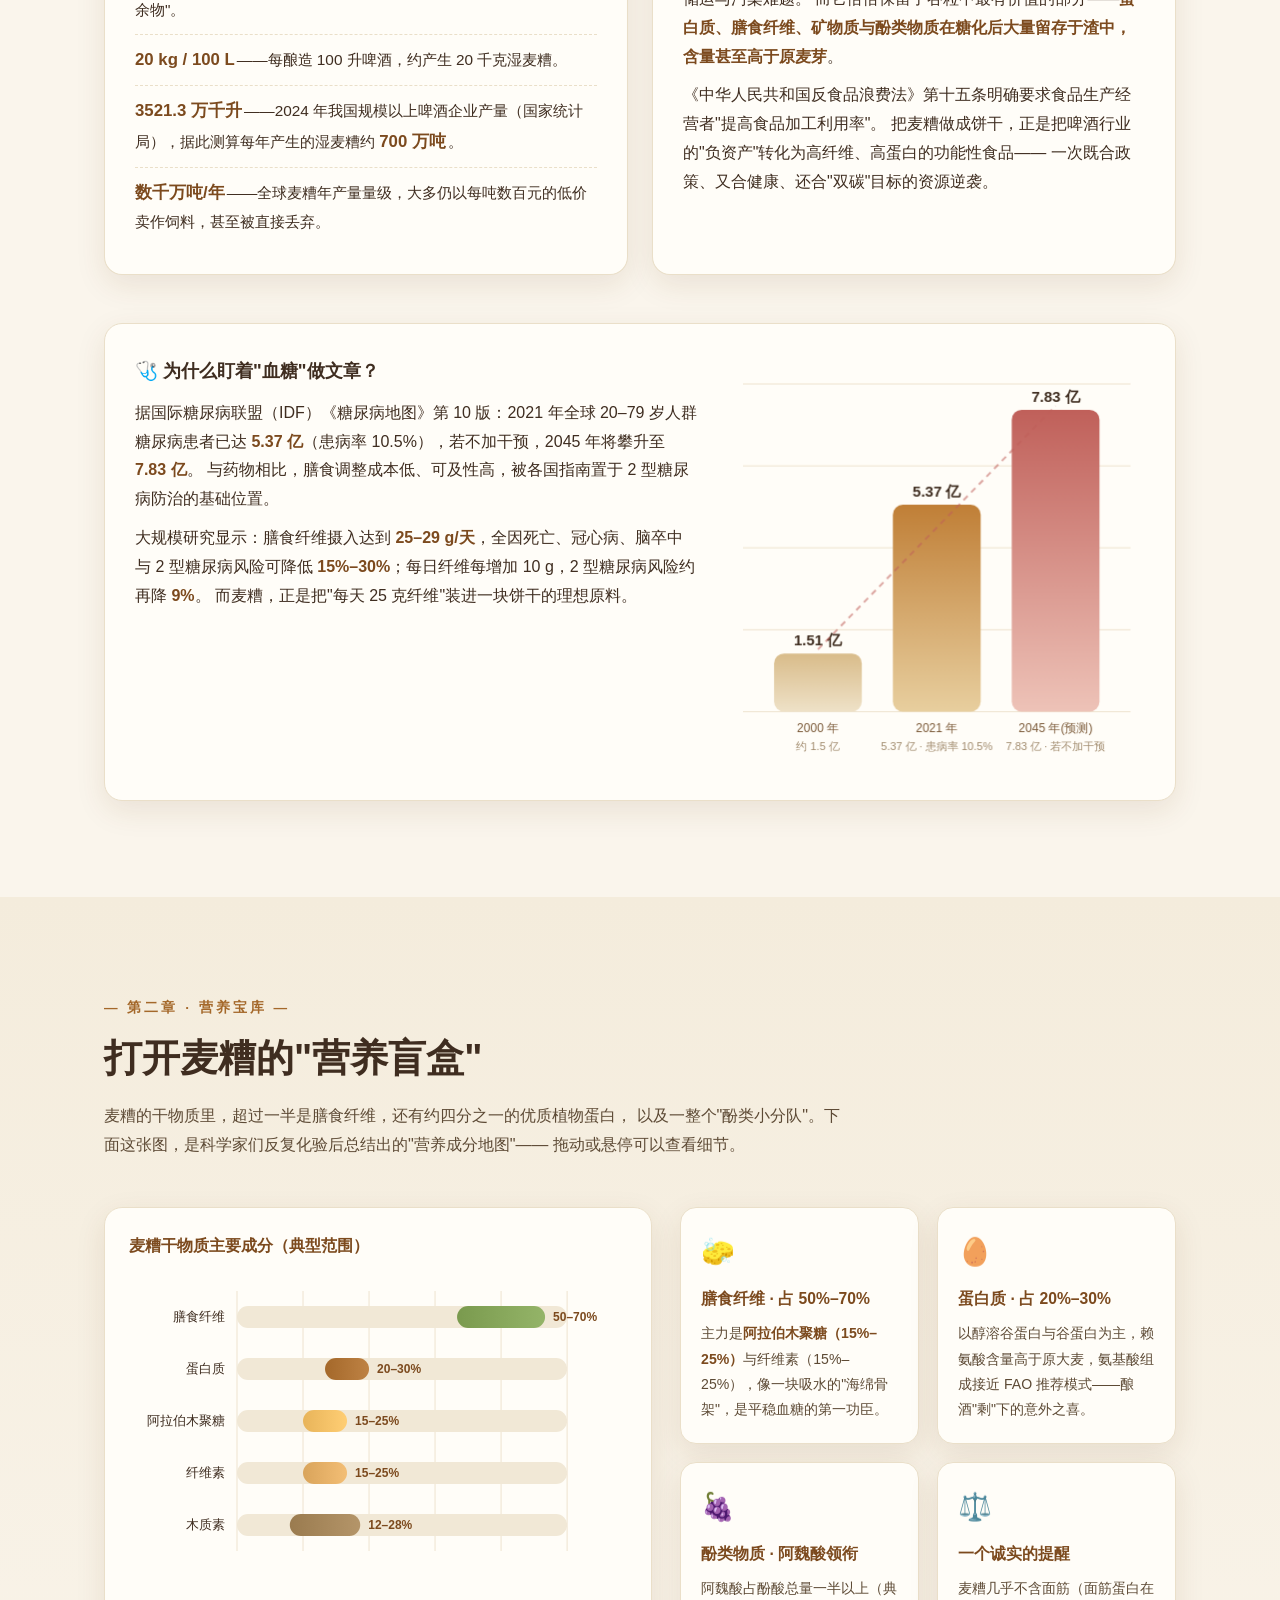
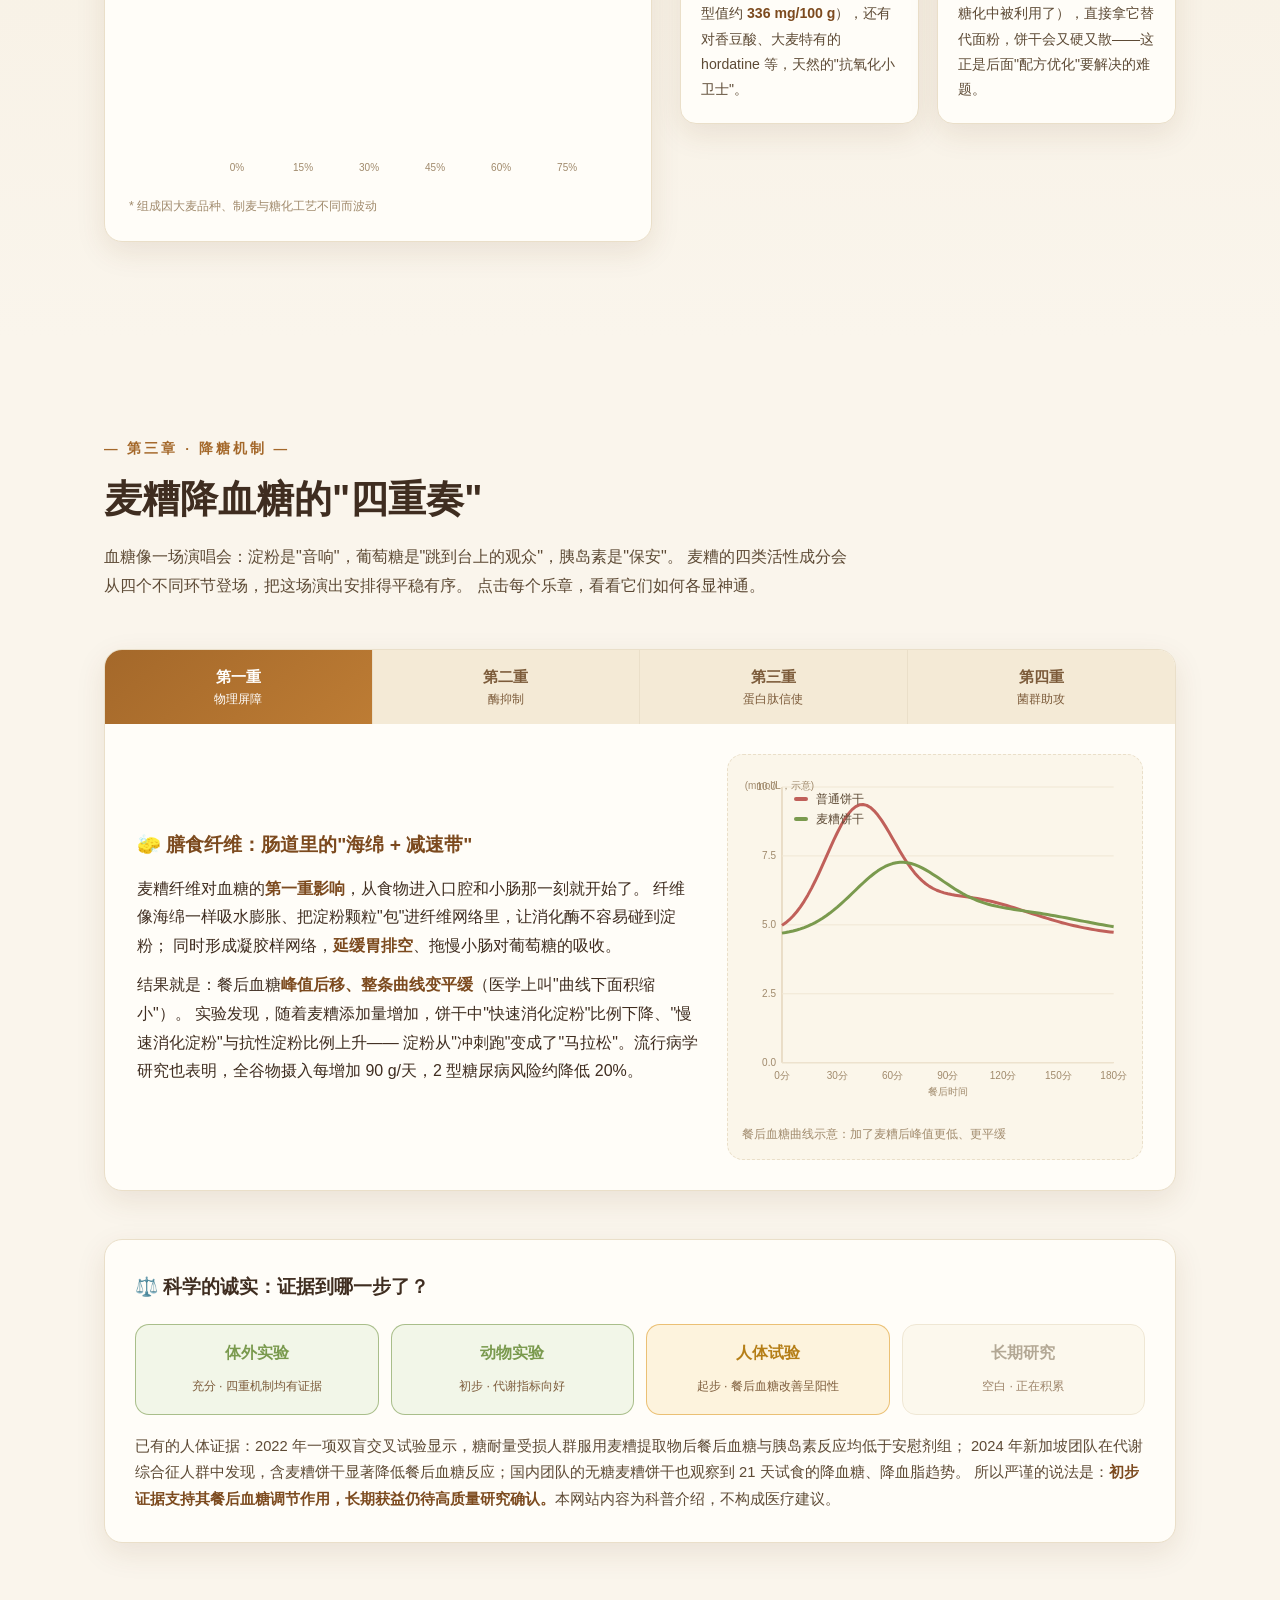
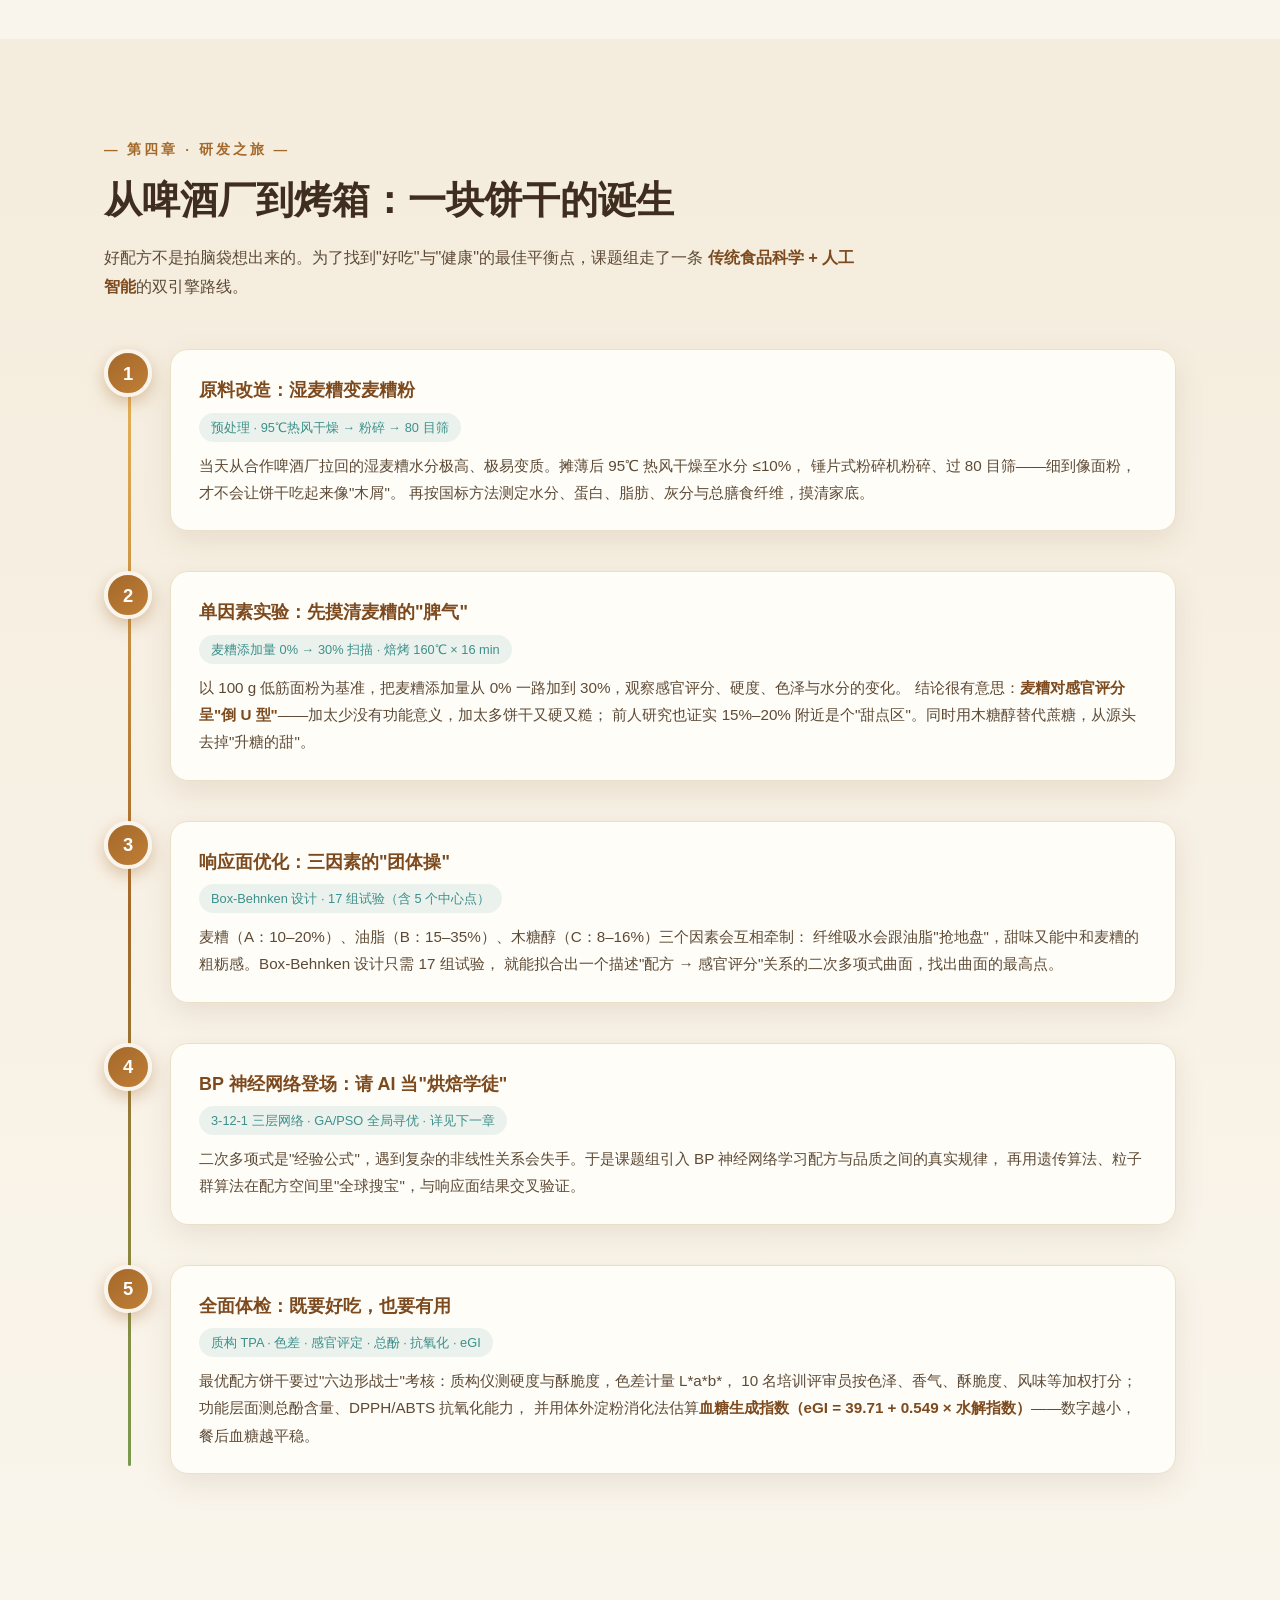
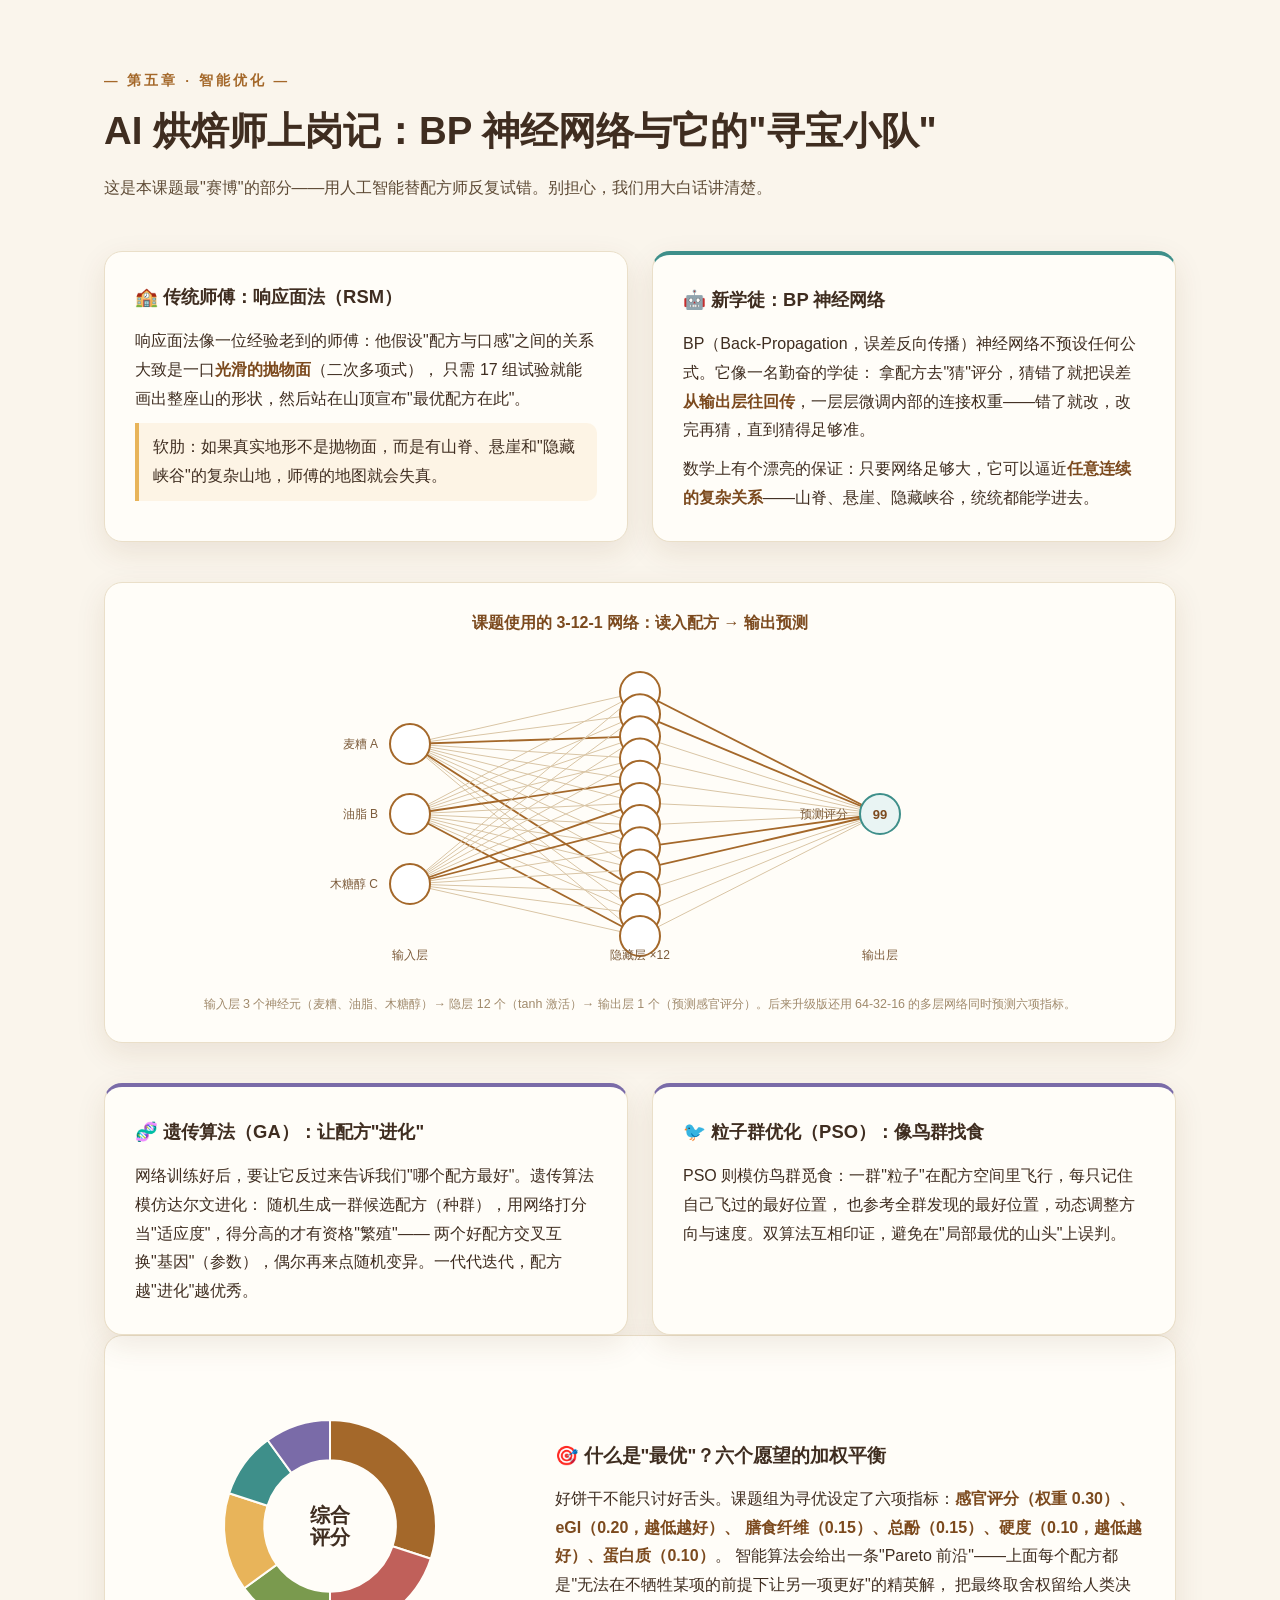
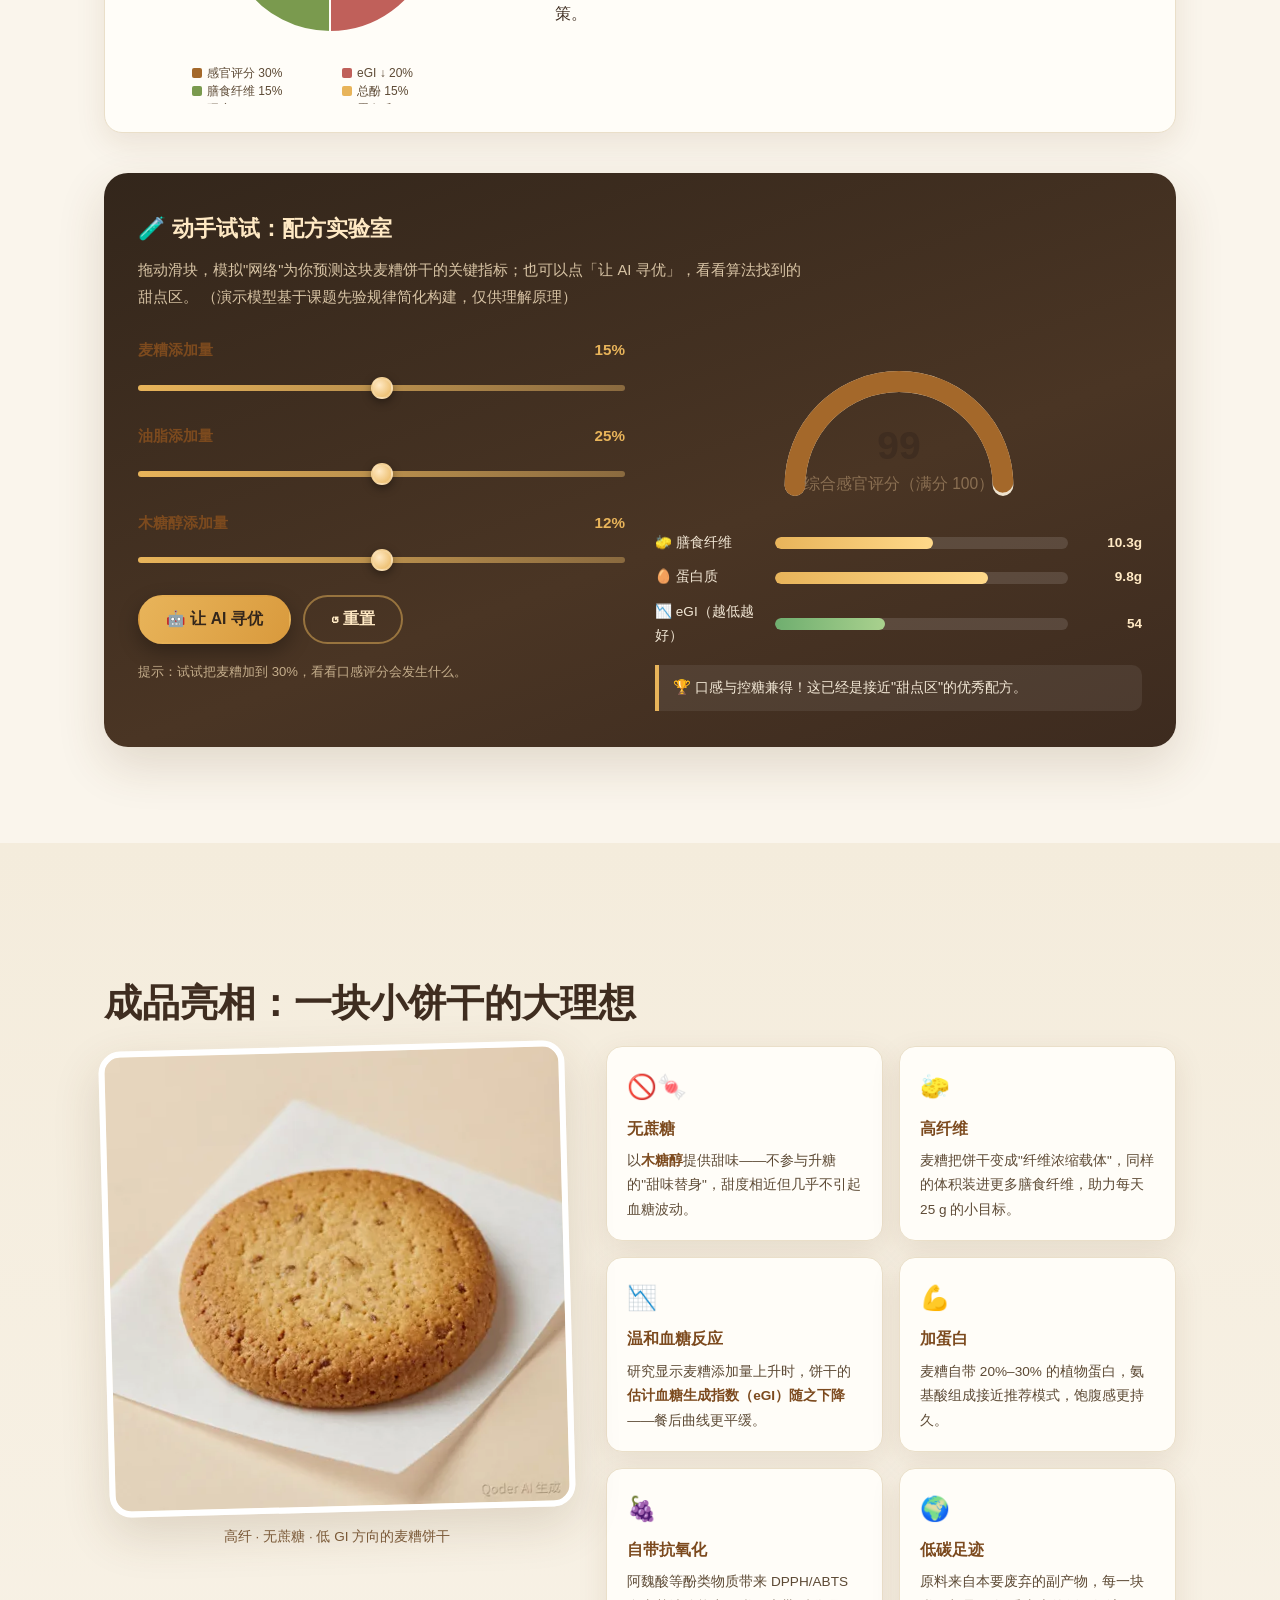
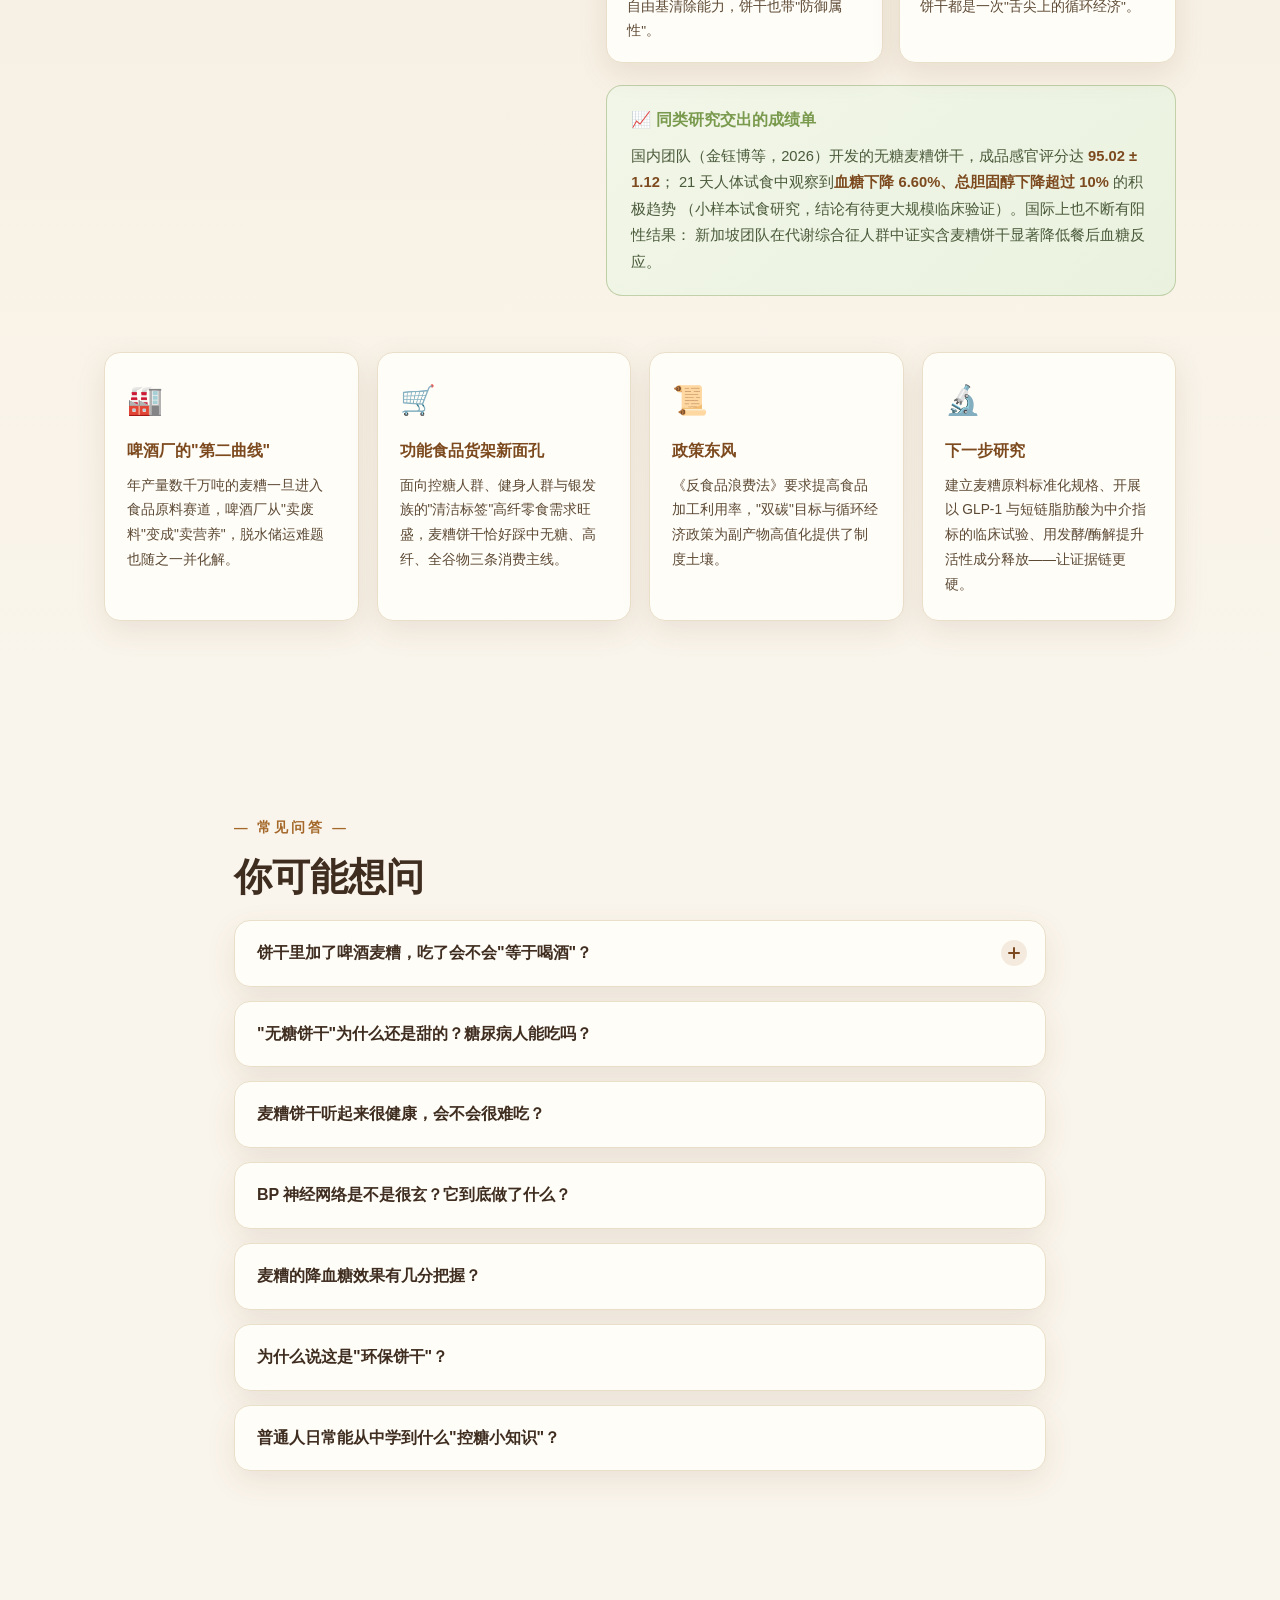
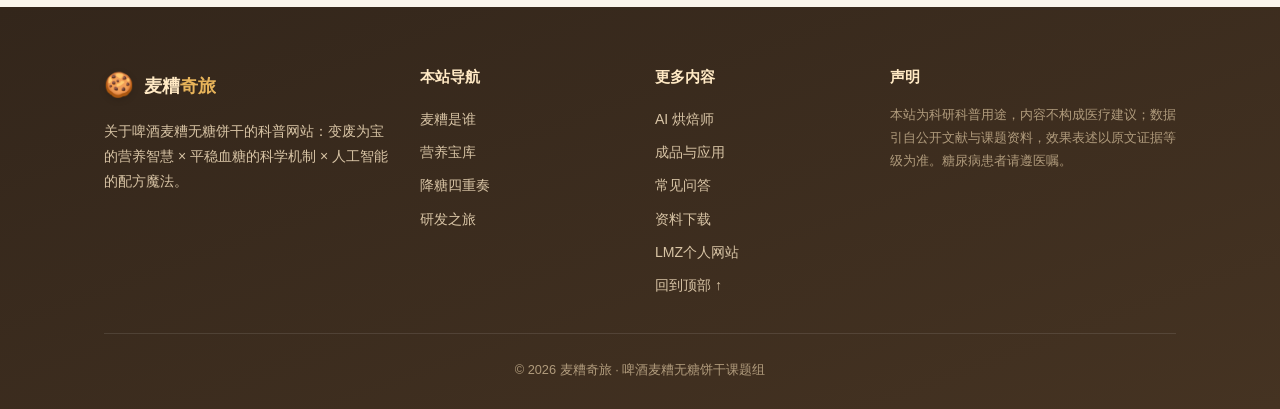
==== commit 3e036884: "update download page" ====
--- a/index.html
+++ b/index.html
@@ -29,6 +29,7 @@
       <a href="#ai" data-nav="ai">AI烘焙师</a>
       <a href="#product" data-nav="product">成品亮相</a>
       <a href="#faq" data-nav="faq">常见问答</a>
+      <a href="download.html">资料下载</a>
     </nav>
     <button class="nav-toggle" id="navToggle" aria-label="打开菜单" aria-expanded="false">
       <span></span><span></span><span></span>
@@ -702,6 +703,7 @@
         <a href="#ai">AI 烘焙师</a>
         <a href="#product">成品与应用</a>
         <a href="#faq">常见问答</a>
+        <a href="download.html">资料下载</a>
 		<a href="https://bio2025.site">LMZ个人网站</a>
         <a href="#hero">回到顶部 ↑</a>
       </div>
--- a/css/style.css
+++ b/css/style.css
@@ -501,6 +501,15 @@
 .faq-item[open] .faq-plus::after { transform: translate(-50%, -50%) rotate(0deg); }
 .faq-body { padding: 0 22px 20px; animation: fadeIn .4s var(--ease); }
 .faq-body p { font-size: .94rem; color: #5d4a35; }
+
+/* ================= 资料下载页 ================= */
+.dl-page { padding-top: 84px; min-height: 100vh; }
+.dl-list { list-style: none; margin: 0; }
+.dl-list li { padding: 10px 0; font-size: 1.02rem; }
+.dl-list a { color: var(--primary-dark); }
+.dl-list a::after { content: " ↓"; color: var(--brown-soft); font-size: .85em; }
+.dl-list a:hover { color: var(--primary); text-decoration: underline; }
+.dl-note { margin-top: 40px; font-size: .85rem; color: #a08a6c; }
 
 /* ================= 页脚 ================= */
 .footer {
